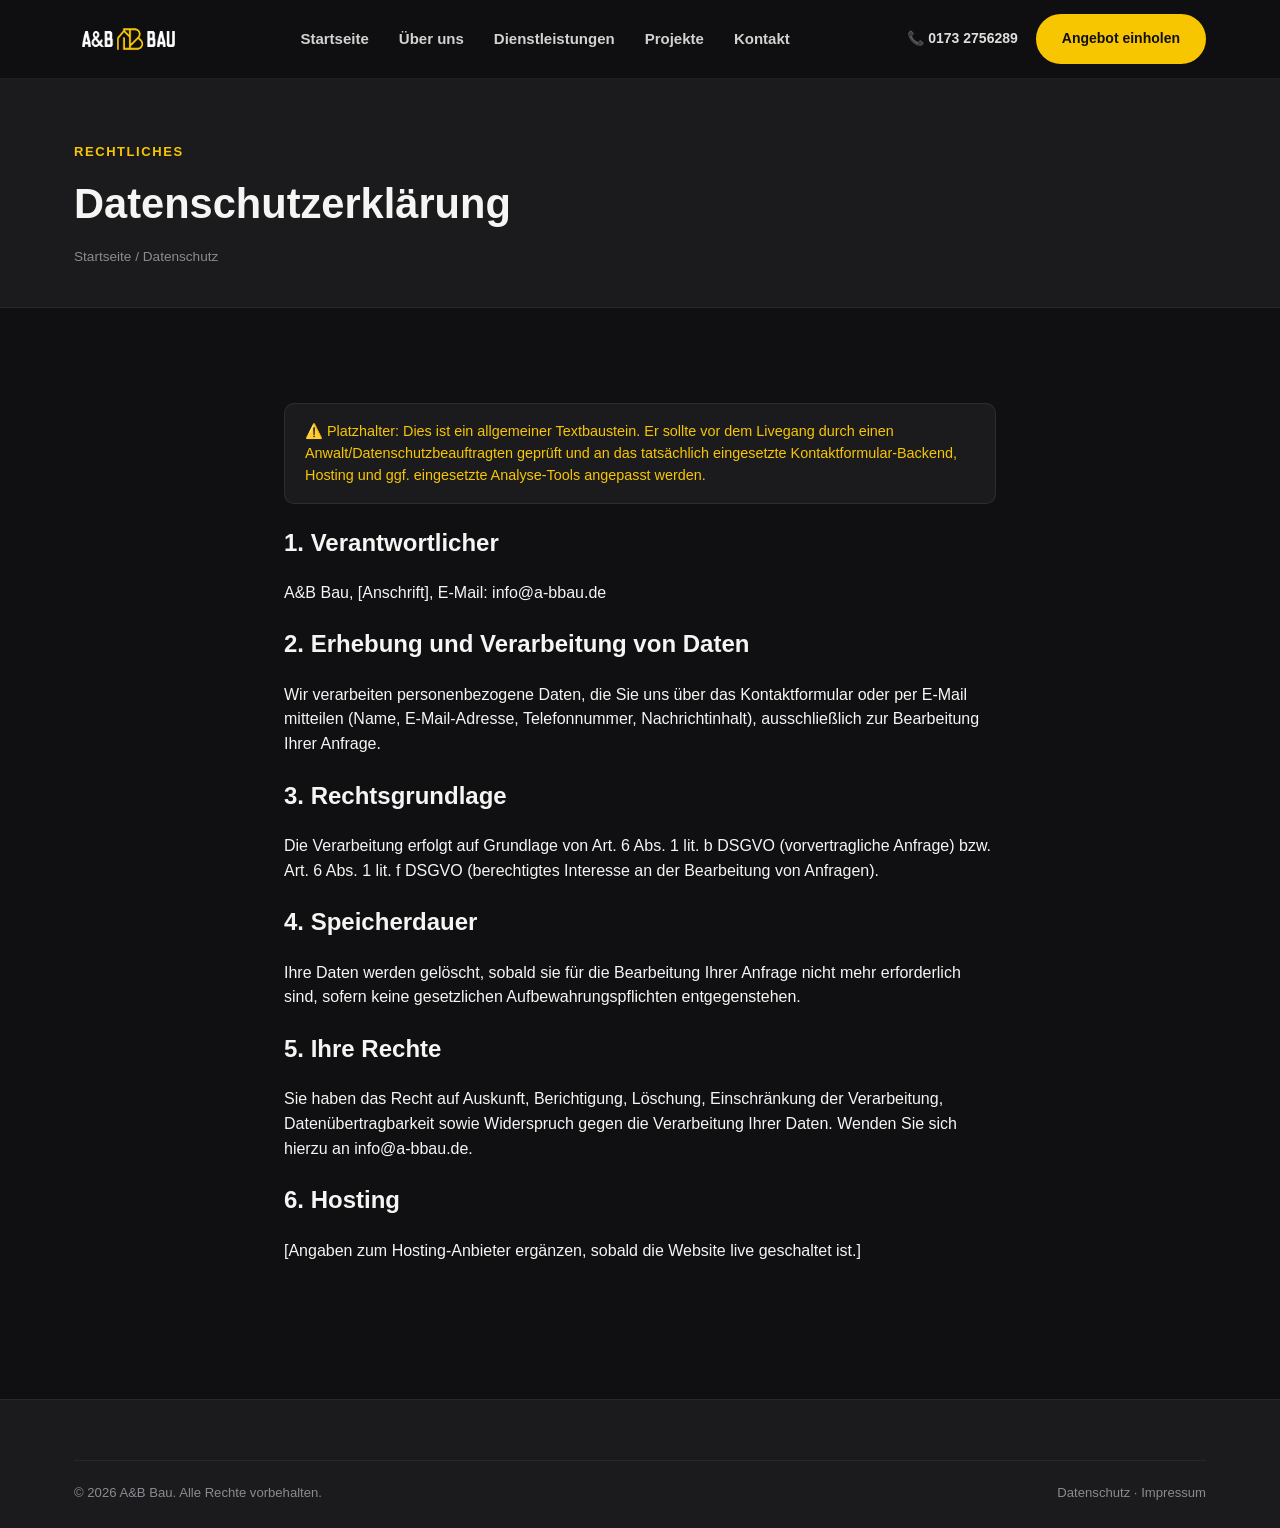
==== datenschutz.html @ 9ed43e57 "Initial website: A&B Bau relaunch (v1)" ====
<!DOCTYPE html>
<html lang="de">
<head>
<meta charset="UTF-8">
<meta name="viewport" content="width=device-width, initial-scale=1.0">
<title>Datenschutz – A&amp;B Bau</title>
<link rel="icon" href="assets/logo-dark.png">
<link rel="stylesheet" href="assets/style.css">
</head>
<body>

<header class="site-header">
  <div class="header-inner">
    <a class="brand" href="index.html"><img src="assets/logo-white.png" alt="A&B Bau Logo"></a>
    <nav class="main-nav">
      <a href="index.html">Startseite</a>
      <a href="ueber-uns.html">Über uns</a>
      <a href="dienstleistungen.html">Dienstleistungen</a>
      <a href="projekte.html">Projekte</a>
      <a href="kontakt.html">Kontakt</a>
    </nav>
    <div class="header-actions">
      <span class="header-phone">📞 0173 2756289</span>
      <a href="kontakt.html" class="btn btn-primary">Angebot einholen</a>
      <button class="nav-toggle" aria-label="Menü öffnen">☰</button>
    </div>
  </div>
</header>

<section class="page-hero">
  <div class="container">
    <span class="eyebrow">Rechtliches</span>
    <h1>Datenschutzerklärung</h1>
    <div class="breadcrumb"><a href="index.html">Startseite</a> / Datenschutz</div>
  </div>
</section>

<section>
  <div class="container" style="max-width: 760px;">
    <p style="background:var(--abbau-charcoal); border:1px solid rgba(255,255,255,.08); border-radius:10px; padding:16px 20px; color:var(--abbau-yellow); font-size:.9rem;">
      ⚠️ Platzhalter: Dies ist ein allgemeiner Textbaustein. Er sollte vor dem Livegang durch einen Anwalt/Datenschutzbeauftragten geprüft und an das tatsächlich eingesetzte Kontaktformular-Backend, Hosting und ggf. eingesetzte Analyse-Tools angepasst werden.
    </p>
    <h2>1. Verantwortlicher</h2>
    <p>A&amp;B Bau, [Anschrift], E-Mail: info@a-bbau.de</p>
    <h2>2. Erhebung und Verarbeitung von Daten</h2>
    <p>Wir verarbeiten personenbezogene Daten, die Sie uns über das Kontaktformular oder per E-Mail mitteilen (Name, E-Mail-Adresse, Telefonnummer, Nachrichtinhalt), ausschließlich zur Bearbeitung Ihrer Anfrage.</p>
    <h2>3. Rechtsgrundlage</h2>
    <p>Die Verarbeitung erfolgt auf Grundlage von Art. 6 Abs. 1 lit. b DSGVO (vorvertragliche Anfrage) bzw. Art. 6 Abs. 1 lit. f DSGVO (berechtigtes Interesse an der Bearbeitung von Anfragen).</p>
    <h2>4. Speicherdauer</h2>
    <p>Ihre Daten werden gelöscht, sobald sie für die Bearbeitung Ihrer Anfrage nicht mehr erforderlich sind, sofern keine gesetzlichen Aufbewahrungspflichten entgegenstehen.</p>
    <h2>5. Ihre Rechte</h2>
    <p>Sie haben das Recht auf Auskunft, Berichtigung, Löschung, Einschränkung der Verarbeitung, Datenübertragbarkeit sowie Widerspruch gegen die Verarbeitung Ihrer Daten. Wenden Sie sich hierzu an info@a-bbau.de.</p>
    <h2>6. Hosting</h2>
    <p>[Angaben zum Hosting-Anbieter ergänzen, sobald die Website live geschaltet ist.]</p>
  </div>
</section>

<footer class="site-footer">
  <div class="container">
    <div class="footer-bottom">
      <span>© 2026 A&amp;B Bau. Alle Rechte vorbehalten.</span>
      <span><a href="datenschutz.html">Datenschutz</a> · <a href="impressum.html">Impressum</a></span>
    </div>
  </div>
</footer>

<script src="assets/main.js"></script>
</body>
</html>
---- assets/style.css ----
/* A&B Bau – Website Stylesheet
   Farbwelt orientiert an Logo & Instagram (@_abbau): Anthrazit/Schwarz + Gelb */

:root {
  --abbau-yellow: #f7c600;
  --abbau-yellow-dark: #d9ac00;
  --abbau-black: #101012;
  --abbau-charcoal: #1b1b1e;
  --abbau-charcoal-2: #232326;
  --abbau-gray: #8a8a90;
  --abbau-white: #f5f5f3;
  --radius: 14px;
  --maxw: 1180px;
  font-size: 16px;
}

* { box-sizing: border-box; }

html { scroll-behavior: smooth; }

body {
  margin: 0;
  background: var(--abbau-black);
  color: var(--abbau-white);
  font-family: "Helvetica Neue", Arial, "Segoe UI", sans-serif;
  line-height: 1.55;
  -webkit-font-smoothing: antialiased;
}

img { max-width: 100%; display: block; }

a { color: inherit; text-decoration: none; }

.container {
  max-width: var(--maxw);
  margin: 0 auto;
  padding: 0 24px;
}

/* ---------- Header ---------- */
header.site-header {
  position: sticky;
  top: 0;
  z-index: 50;
  background: rgba(16, 16, 18, 0.92);
  backdrop-filter: blur(8px);
  border-bottom: 1px solid rgba(255,255,255,0.06);
}

.header-inner {
  display: flex;
  align-items: center;
  justify-content: space-between;
  padding: 14px 24px;
  max-width: var(--maxw);
  margin: 0 auto;
}

.brand { display: flex; align-items: center; gap: 10px; }
.brand img { height: 40px; width: auto; }

nav.main-nav { display: flex; align-items: center; gap: 30px; }
nav.main-nav a {
  font-size: 15px;
  font-weight: 600;
  color: var(--abbau-white);
  opacity: 0.85;
  transition: opacity .15s, color .15s;
}
nav.main-nav a:hover, nav.main-nav a.active { opacity: 1; color: var(--abbau-yellow); }

.header-actions { display: flex; align-items: center; gap: 18px; }
.header-phone { font-weight: 700; font-size: 14px; color: var(--abbau-white); opacity: .9; }

.btn {
  display: inline-flex;
  align-items: center;
  justify-content: center;
  gap: 8px;
  padding: 12px 24px;
  border-radius: 999px;
  font-weight: 700;
  font-size: 14px;
  border: 2px solid var(--abbau-yellow);
  cursor: pointer;
  transition: transform .15s ease, background .15s ease, color .15s ease;
  white-space: nowrap;
}
.btn-primary { background: var(--abbau-yellow); color: var(--abbau-black); }
.btn-primary:hover { background: var(--abbau-yellow-dark); transform: translateY(-1px); }
.btn-outline { background: transparent; color: var(--abbau-white); }
.btn-outline:hover { background: var(--abbau-yellow); color: var(--abbau-black); }

.nav-toggle {
  display: none;
  background: none;
  border: none;
  color: var(--abbau-white);
  font-size: 26px;
  cursor: pointer;
}

/* ---------- Hero ---------- */
.hero {
  position: relative;
  padding: 90px 0 70px;
  overflow: hidden;
  background:
    radial-gradient(circle at 85% 15%, rgba(247,198,0,0.14), transparent 45%),
    var(--abbau-black);
}
.hero-dots {
  position: absolute;
  right: -60px; top: -40px;
  width: 320px; height: 320px;
  background-image: radial-gradient(var(--abbau-yellow) 3px, transparent 3.5px);
  background-size: 22px 22px;
  opacity: 0.25;
  transform: rotate(12deg);
  pointer-events: none;
}
.hero-grid {
  display: grid;
  grid-template-columns: 1.1fr 0.9fr;
  gap: 48px;
  align-items: center;
}
.eyebrow {
  display: inline-block;
  color: var(--abbau-yellow);
  font-weight: 800;
  letter-spacing: .12em;
  font-size: 13px;
  text-transform: uppercase;
  margin-bottom: 14px;
}
.hero h1 {
  font-size: clamp(2.1rem, 4vw, 3.2rem);
  line-height: 1.12;
  margin: 0 0 20px;
  font-weight: 800;
}
.hero h1 span { color: var(--abbau-yellow); }
.hero p.lead { font-size: 1.1rem; color: var(--abbau-gray); max-width: 46ch; margin-bottom: 30px; }
.hero-ctas { display: flex; gap: 16px; flex-wrap: wrap; }

.hero-visual {
  position: relative;
  border-radius: var(--radius);
  overflow: hidden;
  aspect-ratio: 4/3;
  background: linear-gradient(135deg, var(--abbau-charcoal), var(--abbau-charcoal-2));
  border: 1px solid rgba(255,255,255,0.08);
  display: flex;
  align-items: center;
  justify-content: center;
}
.hero-visual .placeholder-icon { width: 40%; opacity: .9; }
.photo-note {
  position: absolute;
  bottom: 10px; left: 10px; right: 10px;
  font-size: 11px;
  color: var(--abbau-gray);
  background: rgba(0,0,0,0.4);
  padding: 6px 10px;
  border-radius: 8px;
}

/* ---------- Sections ---------- */
section { padding: 80px 0; }
section.alt { background: var(--abbau-charcoal); }
.section-head { max-width: 640px; margin-bottom: 48px; }
.section-head .eyebrow { margin-bottom: 10px; }
.section-head h2 { font-size: clamp(1.7rem, 3vw, 2.4rem); margin: 0 0 14px; font-weight: 800; }
.section-head p { color: var(--abbau-gray); margin: 0; }

/* ---------- Leistungs-Kacheln ---------- */
.services-grid {
  display: grid;
  grid-template-columns: repeat(4, 1fr);
  gap: 22px;
}
.service-card {
  background: var(--abbau-charcoal);
  border: 1px solid rgba(255,255,255,0.06);
  border-radius: var(--radius);
  padding: 28px 24px;
  transition: transform .18s ease, border-color .18s ease;
}
.service-card:hover { transform: translateY(-4px); border-color: var(--abbau-yellow); }
.service-icon {
  width: 52px; height: 52px;
  border-radius: 12px;
  background: var(--abbau-yellow);
  display: flex; align-items: center; justify-content: center;
  font-size: 24px; margin-bottom: 18px; color: var(--abbau-black); font-weight: 800;
}
.service-card h3 { margin: 0 0 10px; font-size: 1.15rem; }
.service-card p { color: var(--abbau-gray); font-size: .95rem; margin: 0 0 14px; }
.service-card a { color: var(--abbau-yellow); font-weight: 700; font-size: .9rem; }

/* ---------- Stats ---------- */
.stats-bar {
  display: flex;
  justify-content: space-around;
  flex-wrap: wrap;
  gap: 30px;
  background: var(--abbau-charcoal);
  border-radius: var(--radius);
  padding: 40px 20px;
  border: 1px solid rgba(255,255,255,0.06);
}
.stat { text-align: center; }
.stat .num { font-size: 2.4rem; font-weight: 800; color: var(--abbau-yellow); }
.stat .label { color: var(--abbau-gray); font-size: .9rem; margin-top: 4px; }

/* ---------- Über uns / Feature split ---------- */
.split {
  display: grid;
  grid-template-columns: 1fr 1fr;
  gap: 56px;
  align-items: center;
}
.split .visual {
  border-radius: var(--radius);
  aspect-ratio: 4/3;
  background: linear-gradient(160deg, var(--abbau-charcoal-2), var(--abbau-black));
  border: 1px solid rgba(255,255,255,0.08);
  position: relative;
  overflow: hidden;
}
.checklist { list-style: none; padding: 0; margin: 22px 0; }
.checklist li {
  display: flex; align-items: flex-start; gap: 12px;
  margin-bottom: 12px; color: var(--abbau-white);
}
.checklist li::before {
  content: "✓";
  flex-shrink: 0;
  width: 24px; height: 24px;
  border-radius: 50%;
  background: var(--abbau-yellow);
  color: var(--abbau-black);
  font-weight: 800;
  font-size: 13px;
  display: flex; align-items: center; justify-content: center;
}

/* ---------- Before / After ---------- */
.before-after {
  display: grid;
  grid-template-columns: 1fr 1fr;
  gap: 4px;
  border-radius: var(--radius);
  overflow: hidden;
  border: 1px solid rgba(255,255,255,0.08);
}
.ba-panel {
  aspect-ratio: 4/3;
  display: flex; align-items: center; justify-content: center;
  position: relative;
  font-weight: 800;
  letter-spacing: .08em;
  text-transform: uppercase;
  font-size: .85rem;
}
.ba-before { background: linear-gradient(160deg, #2a2a2d, #17171a); color: var(--abbau-gray); }
.ba-after { background: linear-gradient(160deg, var(--abbau-yellow), var(--abbau-yellow-dark)); color: var(--abbau-black); }

/* ---------- FAQ ---------- */
.faq-item {
  border-bottom: 1px solid rgba(255,255,255,0.08);
  padding: 20px 0;
}
.faq-item summary {
  cursor: pointer;
  font-weight: 700;
  font-size: 1.05rem;
  display: flex;
  justify-content: space-between;
  align-items: center;
  list-style: none;
}
.faq-item summary::-webkit-details-marker { display: none; }
.faq-item summary::after { content: "+"; color: var(--abbau-yellow); font-size: 1.4rem; }
.faq-item[open] summary::after { content: "–"; }
.faq-item p { color: var(--abbau-gray); margin-top: 12px; }

/* ---------- CTA banner ---------- */
.cta-banner {
  background: linear-gradient(120deg, var(--abbau-yellow), var(--abbau-yellow-dark));
  color: var(--abbau-black);
  border-radius: var(--radius);
  padding: 56px 40px;
  display: flex;
  justify-content: space-between;
  align-items: center;
  flex-wrap: wrap;
  gap: 24px;
}
.cta-banner h2 { margin: 0 0 6px; font-size: 1.8rem; }
.cta-banner p { margin: 0; opacity: .85; }
.cta-banner .btn { border-color: var(--abbau-black); }
.cta-banner .btn-primary { background: var(--abbau-black); color: var(--abbau-yellow); }

/* ---------- Projekte / Gallery ---------- */
.gallery-grid {
  display: grid;
  grid-template-columns: repeat(3, 1fr);
  gap: 16px;
}
.gallery-item {
  aspect-ratio: 1/1;
  border-radius: 10px;
  background: linear-gradient(150deg, var(--abbau-charcoal-2), var(--abbau-black));
  border: 1px solid rgba(255,255,255,0.07);
  display: flex; align-items: center; justify-content: center;
  color: var(--abbau-gray);
  font-size: .8rem;
  text-align: center;
  padding: 12px;
}

/* ---------- Form / Kontakt ---------- */
.contact-grid { display: grid; grid-template-columns: 1fr 1fr; gap: 48px; }
.contact-info-card {
  background: var(--abbau-charcoal);
  border: 1px solid rgba(255,255,255,0.07);
  border-radius: var(--radius);
  padding: 30px;
}
.contact-info-card .row { display: flex; gap: 14px; margin-bottom: 20px; }
.contact-info-card .row .ico {
  width: 40px; height: 40px; border-radius: 10px; background: var(--abbau-yellow);
  display: flex; align-items: center; justify-content: center; color: var(--abbau-black); font-weight: 800; flex-shrink:0;
}
form.contact-form { display: grid; gap: 16px; }
form.contact-form input, form.contact-form textarea {
  width: 100%;
  background: var(--abbau-charcoal);
  border: 1px solid rgba(255,255,255,0.12);
  border-radius: 10px;
  padding: 14px 16px;
  color: var(--abbau-white);
  font-family: inherit;
  font-size: .95rem;
}
form.contact-form input:focus, form.contact-form textarea:focus {
  outline: none; border-color: var(--abbau-yellow);
}
form.contact-form label { font-size: .85rem; color: var(--abbau-gray); margin-bottom: 4px; display: block; }

/* ---------- Footer ---------- */
footer.site-footer {
  background: var(--abbau-charcoal);
  border-top: 1px solid rgba(255,255,255,0.06);
  padding: 60px 0 24px;
  margin-top: 40px;
}
.footer-grid {
  display: grid;
  grid-template-columns: 1.4fr 1fr 1fr 1.2fr;
  gap: 36px;
  margin-bottom: 40px;
}
.footer-grid h4 { color: var(--abbau-yellow); font-size: .85rem; text-transform: uppercase; letter-spacing: .08em; margin: 0 0 16px; }
.footer-grid a, .footer-grid p { color: var(--abbau-gray); font-size: .92rem; }
.footer-grid ul { list-style: none; padding: 0; margin: 0; display: grid; gap: 10px; }
.footer-grid ul a:hover { color: var(--abbau-yellow); }
.footer-bottom {
  border-top: 1px solid rgba(255,255,255,0.06);
  padding-top: 22px;
  display: flex; justify-content: space-between; flex-wrap: wrap; gap: 10px;
  color: var(--abbau-gray); font-size: .82rem;
}
.footer-bottom a:hover { color: var(--abbau-yellow); }
.social-icons { display: flex; gap: 12px; margin-top: 14px; }
.social-icons a {
  width: 38px; height: 38px; border-radius: 50%;
  border: 1px solid rgba(255,255,255,0.15);
  display: flex; align-items: center; justify-content: center;
  font-size: 15px;
}
.social-icons a:hover { background: var(--abbau-yellow); color: var(--abbau-black); border-color: var(--abbau-yellow); }

/* ---------- Page hero (subpages) ---------- */
.page-hero {
  padding: 60px 0 40px;
  background: var(--abbau-charcoal);
  border-bottom: 1px solid rgba(255,255,255,0.06);
}
.page-hero .eyebrow { margin-bottom: 10px; }
.page-hero h1 { font-size: clamp(1.9rem, 3.4vw, 2.6rem); margin: 0; }
.breadcrumb { color: var(--abbau-gray); font-size: .85rem; margin-top: 10px; }
.breadcrumb a:hover { color: var(--abbau-yellow); }

/* ---------- Responsive ---------- */
@media (max-width: 980px) {
  .hero-grid, .split, .contact-grid { grid-template-columns: 1fr; }
  .services-grid { grid-template-columns: repeat(2, 1fr); }
  .footer-grid { grid-template-columns: 1fr 1fr; }
  .gallery-grid { grid-template-columns: repeat(2, 1fr); }
}
@media (max-width: 720px) {
  nav.main-nav, .header-phone { display: none; }
  .nav-toggle { display: block; }
  .services-grid { grid-template-columns: 1fr; }
  .footer-grid { grid-template-columns: 1fr; }
  .stats-bar { flex-direction: column; }
  .cta-banner { flex-direction: column; align-items: flex-start; }
  .gallery-grid { grid-template-columns: 1fr 1fr; }
}

nav.main-nav.open {
  display: flex;
  flex-direction: column;
  position: absolute;
  top: 100%; left: 0; right: 0;
  background: var(--abbau-black);
  padding: 20px 24px;
  border-bottom: 1px solid rgba(255,255,255,0.08);
}
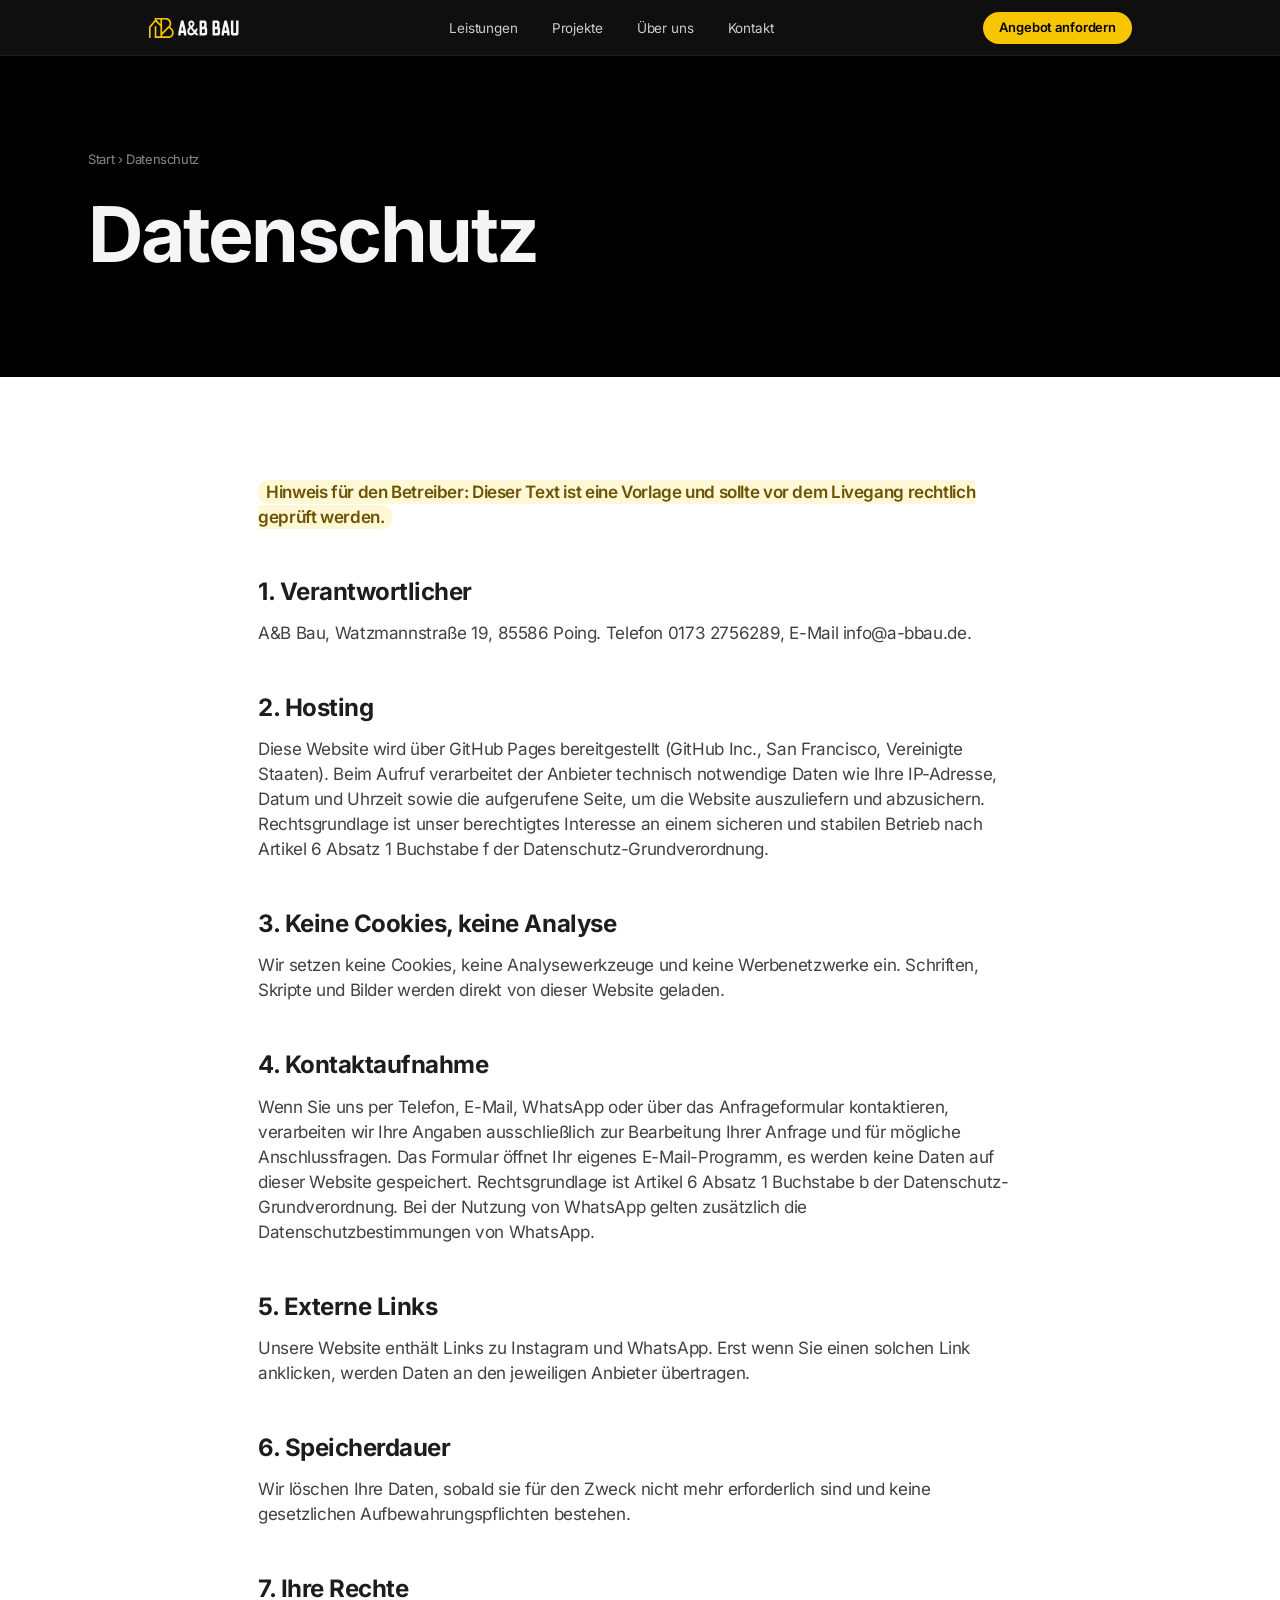
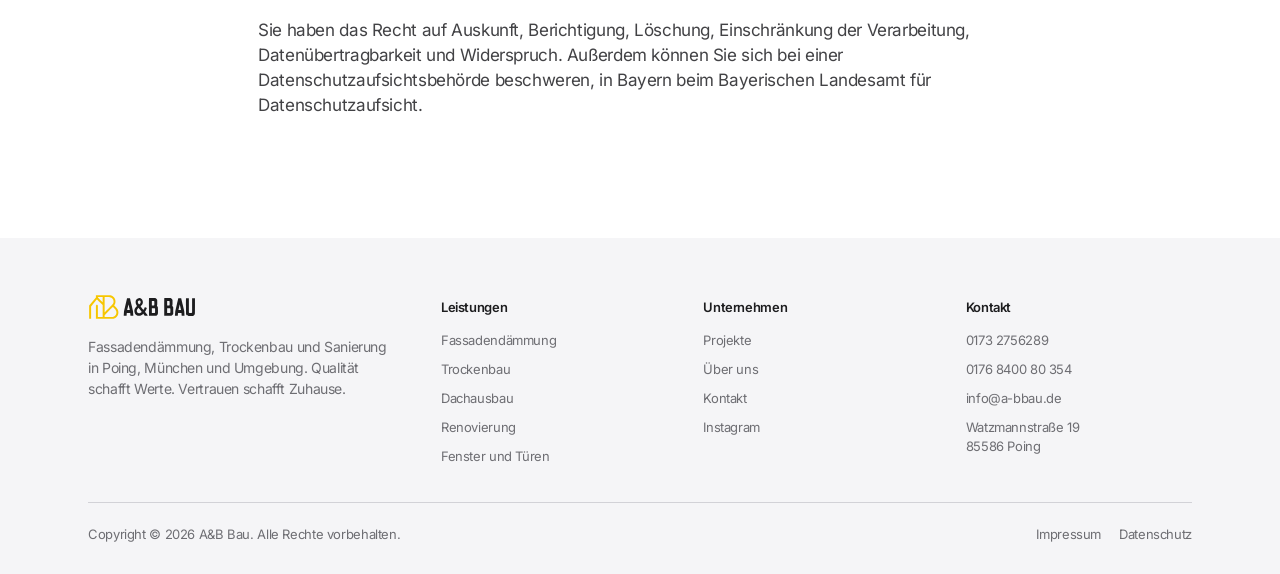
==== commit 08562ffc: "Komplettes Redesign im Apple Stil mit Animationen, echten Fotos und neuem Content" ====
--- a/datenschutz.html
+++ b/datenschutz.html
@@ -1,69 +1,186 @@
 <!DOCTYPE html>
-<html lang="de">
+<html lang="de" class="js">
 <head>
-<meta charset="UTF-8">
-<meta name="viewport" content="width=device-width, initial-scale=1.0">
-<title>Datenschutz – A&amp;B Bau</title>
-<link rel="icon" href="assets/logo-dark.png">
-<link rel="stylesheet" href="assets/style.css">
+<meta charset="utf-8">
+<meta name="viewport" content="width=device-width, initial-scale=1, viewport-fit=cover">
+<title>Datenschutz | A&B Bau</title>
+<meta name="description" content="Datenschutz der Website von A&B Bau, Poing.">
+<meta name="theme-color" content="#000000">
+<link rel="canonical" href="https://kastriottafolli.github.io/ab-bau-website/datenschutz.html">
+<meta property="og:type" content="website">
+<meta property="og:locale" content="de_DE">
+<meta property="og:title" content="Datenschutz | A&B Bau">
+<meta property="og:description" content="Datenschutz der Website von A&B Bau, Poing.">
+<meta property="og:image" content="https://kastriottafolli.github.io/ab-bau-website/assets/img/teilen.jpg">
+<meta name="twitter:card" content="summary_large_image">
+<link rel="icon" type="image/svg+xml" href="assets/img/favicon.svg">
+<link rel="apple-touch-icon" href="assets/img/touch-icon.png">
+<link rel="preload" href="assets/css/site.css?v=4" as="style">
+<link rel="stylesheet" href="assets/css/site.css?v=4">
+<script type="application/ld+json">{"@context":"https://schema.org","@type":"HomeAndConstructionBusiness","name":"A&B Bau","image":"https://kastriottafolli.github.io/ab-bau-website/assets/img/teilen.jpg","url":"https://kastriottafolli.github.io/ab-bau-website/","telephone":"+491732756289","email":"info@a-bbau.de","address":{"@type":"PostalAddress","streetAddress":"Watzmannstraße 19","postalCode":"85586","addressLocality":"Poing","addressCountry":"DE"},"areaServed":["Poing","München","Landkreis Ebersberg","Landkreis Erding","Landkreis München"],"sameAs":["https://www.instagram.com/_abbau/"],"slogan":"Qualität schafft Werte. Vertrauen schafft Zuhause."}</script>
 </head>
 <body>
-
-<header class="site-header">
-  <div class="header-inner">
-    <a class="brand" href="index.html"><img src="assets/logo-white.png" alt="A&B Bau Logo"></a>
-    <nav class="main-nav">
-      <a href="index.html">Startseite</a>
-      <a href="ueber-uns.html">Über uns</a>
-      <a href="dienstleistungen.html">Dienstleistungen</a>
-      <a href="projekte.html">Projekte</a>
-      <a href="kontakt.html">Kontakt</a>
-    </nav>
-    <div class="header-actions">
-      <span class="header-phone">📞 0173 2756289</span>
-      <a href="kontakt.html" class="btn btn-primary">Angebot einholen</a>
-      <button class="nav-toggle" aria-label="Menü öffnen">☰</button>
+<a class="sr-only" href="#inhalt">Zum Inhalt springen</a>
+<header class="nav">
+  <div class="nav-inner">
+    <a class="nav-logo" href="index.html" aria-label="A&amp;B Bau Startseite"><svg xmlns="http://www.w3.org/2000/svg" viewBox="80 95 1040 250" role="img" aria-label="A&amp;B Bau"><g transform="translate(0,441) scale(0.1,-0.1)"><g class="mark" fill="#f7c600"><path d="M1560 3232 l0 -118 -325 -383 -325 -383 0 -639 0 -639 95 0 95 0 0
+600 0 599 266 323 c147 178 273 330 281 338 11 13 50 -22 288 -260 l275 -275
+0 -567 0 -568 -230 0 -230 0 0 548 0 548 -45 44 -45 44 -50 -49 -50 -49 0
+-638 0 -639 843 3 842 3 67 26 c37 15 93 42 124 60 65 39 167 144 206 210 103
+176 109 407 16 593 -42 83 -72 121 -217 268 l-125 128 16 17 c35 39 79 134 98
+208 78 307 -90 623 -391 733 l-74 27 -702 3 -703 3 0 -119z m650 -314 l0 -253
+-230 230 c-211 211 -243 249 -223 268 3 4 107 7 230 7 l223 0 0 -252z m680
+241 c122 -19 215 -75 287 -172 72 -98 99 -229 72 -346 -26 -115 -43 -136 -448
+-543 -212 -214 -389 -388 -393 -388 -4 0 -8 326 -8 724 l0 725 18 4 c35 9 409
+6 472 -4z m430 -1076 c59 -59 121 -130 139 -156 115 -168 100 -382 -36 -528
+-59 -63 -103 -92 -182 -119 l-60 -20 -391 0 -390 0 0 82 0 83 392 392 c303
+303 395 390 407 383 9 -4 63 -57 121 -117z"/></g><g class="word" fill="currentColor"><path d="M4620 3060 l-65 -5 -146 -630 -146 -630 -15 -210 c-8 -115 -13 -213
+-11 -217 2 -5 64 -8 137 -8 l134 0 5 53 c4 28 9 91 13 140 l6 87 163 0 163 0
+5 -52 c4 -29 9 -92 13 -140 l6 -88 140 0 140 0 -6 68 c-3 37 -11 135 -17 217
+l-10 150 -146 630 c-80 347 -146 631 -147 631 -6 5 -165 8 -216 4z m134 -846
+c29 -126 57 -244 61 -261 l7 -33 -127 0 -126 0 5 18 c2 9 30 128 62 264 32
+136 59 246 61 245 2 -2 27 -107 57 -233z"/><path d="M5677 3059 c-113 -18 -214 -97 -265 -209 -30 -67 -40 -186 -22 -269
+12 -54 70 -188 106 -243 l18 -27 -70 -68 c-133 -128 -186 -241 -187 -398 -3
+-400 367 -609 711 -403 30 18 74 50 97 71 24 20 45 37 48 37 3 0 35 -38 72
+-85 l66 -85 156 0 c123 0 153 3 146 13 -5 6 -64 80 -130 162 -162 203 -152
+183 -115 238 67 96 161 303 145 317 -5 4 -47 24 -95 44 -84 37 -108 40 -108
+11 0 -19 -99 -211 -115 -225 -10 -8 -44 28 -148 161 l-136 171 73 71 c122 121
+171 255 147 400 -36 219 -196 347 -394 316z m125 -232 c59 -36 80 -144 43
+-222 -11 -22 -46 -66 -78 -98 l-59 -59 -35 49 c-82 114 -102 197 -64 272 37
+71 127 98 193 58z m28 -912 l142 -180 -39 -33 c-69 -59 -152 -93 -225 -94
+-138 -1 -218 84 -218 231 0 86 31 152 107 232 l57 60 17 -18 c10 -10 81 -99
+159 -198z"/><path d="M6672 3062 c-10 -6 -12 -184 -10 -853 l3 -844 324 -3 c375 -3 391 0
+465 74 74 73 77 94 74 440 -3 329 -4 332 -69 404 l-31 34 17 55 c14 47 16 93
+13 286 l-3 230 -22 40 c-28 52 -78 100 -128 122 -35 15 -79 18 -330 21 -159 1
+-296 -1 -303 -6z m492 -298 c13 -13 16 -45 16 -191 0 -222 6 -213 -137 -213
+l-103 0 0 210 0 210 104 0 c82 0 108 -3 120 -16z m66 -704 l20 -20 0 -180 0
+-180 -20 -20 -20 -20 -135 0 -135 0 0 220 0 220 135 0 135 0 20 -20z"/><path d="M8143 3064 c-10 -5 -13 -185 -13 -855 l0 -850 343 3 342 3 38 19 c49
+24 92 67 120 120 l22 41 0 315 0 315 -19 35 c-10 19 -32 49 -48 67 l-31 32 17
+63 c15 53 17 100 14 288 l-3 225 -22 40 c-28 52 -78 100 -128 122 -35 15 -78
+18 -330 20 -159 1 -296 0 -302 -3z m489 -301 c16 -14 18 -34 18 -191 0 -221 6
+-212 -137 -212 l-103 0 0 210 0 210 102 0 c80 0 105 -3 120 -17z m68 -703 l20
+-20 0 -180 0 -180 -20 -20 -20 -20 -135 0 -135 0 0 220 0 220 135 0 135 0 20
+-20z"/><path d="M9543 3062 c-35 -2 -63 -5 -63 -8 0 -3 -65 -285 -144 -628 l-144
+-622 -16 -212 c-9 -117 -16 -217 -16 -222 0 -7 49 -10 138 -8 l137 3 8 95 c4
+52 10 114 13 138 l5 42 163 0 164 0 6 -97 c4 -54 9 -117 13 -140 l5 -43 132 0
+c73 0 135 2 137 4 2 3 -3 105 -12 228 l-17 223 -142 615 c-78 338 -145 618
+-149 621 -8 8 -139 15 -218 11z m142 -867 c31 -132 58 -248 61 -257 l5 -18
+-125 0 c-69 0 -126 4 -126 9 0 9 108 474 117 506 8 25 2 44 68 -240z"/><path d="M10224 3047 c-2 -7 -3 -350 -2 -763 l3 -749 22 -41 c12 -22 39 -56
+59 -74 72 -63 84 -65 349 -65 l240 0 47 24 c53 26 102 77 127 130 14 32 16
+115 16 791 l0 755 -137 3 -138 3 0 -694 0 -694 -18 -16 c-15 -14 -41 -17 -139
+-17 -103 0 -122 3 -136 18 l-17 19 0 691 0 692 -135 0 c-102 0 -137 -3 -141
+-13z"/></g></g></svg></a>
+    <ul class="nav-links"><li><a href="leistungen.html">Leistungen</a></li><li><a href="projekte.html">Projekte</a></li><li><a href="ueber-uns.html">Über uns</a></li><li><a href="kontakt.html">Kontakt</a></li></ul>
+    <div class="nav-cta">
+      <a class="btn btn-yellow" href="kontakt.html">Angebot anfordern</a>
+      <button class="nav-burger" aria-label="Menü" aria-expanded="false"><span></span><span></span></button>
     </div>
   </div>
 </header>
+<div class="nav-sheet"><a class="item" href="index.html">Start</a><a class="item" href="leistungen.html">Leistungen</a><a class="item" href="projekte.html">Projekte</a><a class="item" href="ueber-uns.html">Über uns</a><a class="item" href="kontakt.html">Kontakt</a><a class="btn btn-yellow" href="tel:+491732756289"><svg viewBox="0 0 24 24" fill="none" stroke="currentColor" stroke-width="1.7" stroke-linecap="round" stroke-linejoin="round" aria-hidden="true"><path d="M5 4h3l2 5-2.5 1.5a11 11 0 005 5L14 13l5 2v3a2 2 0 01-2 2A15 15 0 013 6a2 2 0 012-2z"/></svg> 0173 2756289</a></div>
+<main id="inhalt">
 
-<section class="page-hero">
-  <div class="container">
-    <span class="eyebrow">Rechtliches</span>
-    <h1>Datenschutzerklärung</h1>
-    <div class="breadcrumb"><a href="index.html">Startseite</a> / Datenschutz</div>
-  </div>
-</section>
-
-<section>
-  <div class="container" style="max-width: 760px;">
-    <p style="background:var(--abbau-charcoal); border:1px solid rgba(255,255,255,.08); border-radius:10px; padding:16px 20px; color:var(--abbau-yellow); font-size:.9rem;">
-      ⚠️ Platzhalter: Dies ist ein allgemeiner Textbaustein. Er sollte vor dem Livegang durch einen Anwalt/Datenschutzbeauftragten geprüft und an das tatsächlich eingesetzte Kontaktformular-Backend, Hosting und ggf. eingesetzte Analyse-Tools angepasst werden.
-    </p>
-    <h2>1. Verantwortlicher</h2>
-    <p>A&amp;B Bau, [Anschrift], E-Mail: info@a-bbau.de</p>
-    <h2>2. Erhebung und Verarbeitung von Daten</h2>
-    <p>Wir verarbeiten personenbezogene Daten, die Sie uns über das Kontaktformular oder per E-Mail mitteilen (Name, E-Mail-Adresse, Telefonnummer, Nachrichtinhalt), ausschließlich zur Bearbeitung Ihrer Anfrage.</p>
-    <h2>3. Rechtsgrundlage</h2>
-    <p>Die Verarbeitung erfolgt auf Grundlage von Art. 6 Abs. 1 lit. b DSGVO (vorvertragliche Anfrage) bzw. Art. 6 Abs. 1 lit. f DSGVO (berechtigtes Interesse an der Bearbeitung von Anfragen).</p>
-    <h2>4. Speicherdauer</h2>
-    <p>Ihre Daten werden gelöscht, sobald sie für die Bearbeitung Ihrer Anfrage nicht mehr erforderlich sind, sofern keine gesetzlichen Aufbewahrungspflichten entgegenstehen.</p>
-    <h2>5. Ihre Rechte</h2>
-    <p>Sie haben das Recht auf Auskunft, Berichtigung, Löschung, Einschränkung der Verarbeitung, Datenübertragbarkeit sowie Widerspruch gegen die Verarbeitung Ihrer Daten. Wenden Sie sich hierzu an info@a-bbau.de.</p>
-    <h2>6. Hosting</h2>
-    <p>[Angaben zum Hosting-Anbieter ergänzen, sobald die Website live geschaltet ist.]</p>
-  </div>
-</section>
-
-<footer class="site-footer">
-  <div class="container">
-    <div class="footer-bottom">
-      <span>© 2026 A&amp;B Bau. Alle Rechte vorbehalten.</span>
-      <span><a href="datenschutz.html">Datenschutz</a> · <a href="impressum.html">Impressum</a></span>
+<section class="page-hero"><div class="wrap"><p class="crumbs"><a href="index.html">Start</a> › Datenschutz</p><h1 class="h1">Datenschutz</h1></div></section>
+<section class="pad-s" data-nav="light"><div class="wrap wrap-narrow legal">
+<p><span class="todo">Hinweis für den Betreiber: Dieser Text ist eine Vorlage und sollte vor dem Livegang rechtlich geprüft werden.</span></p>
+<h2>1. Verantwortlicher</h2>
+<p>A&amp;B Bau, Watzmannstraße 19, 85586 Poing. Telefon 0173 2756289, E-Mail info@a-bbau.de.</p>
+<h2>2. Hosting</h2>
+<p>Diese Website wird über GitHub Pages bereitgestellt (GitHub Inc., San Francisco, Vereinigte Staaten). Beim Aufruf verarbeitet der Anbieter technisch notwendige Daten wie Ihre IP-Adresse, Datum und Uhrzeit sowie die aufgerufene Seite, um die Website auszuliefern und abzusichern. Rechtsgrundlage ist unser berechtigtes Interesse an einem sicheren und stabilen Betrieb nach Artikel 6 Absatz 1 Buchstabe f der Datenschutz-Grundverordnung.</p>
+<h2>3. Keine Cookies, keine Analyse</h2>
+<p>Wir setzen keine Cookies, keine Analysewerkzeuge und keine Werbenetzwerke ein. Schriften, Skripte und Bilder werden direkt von dieser Website geladen.</p>
+<h2>4. Kontaktaufnahme</h2>
+<p>Wenn Sie uns per Telefon, E-Mail, WhatsApp oder über das Anfrageformular kontaktieren, verarbeiten wir Ihre Angaben ausschließlich zur Bearbeitung Ihrer Anfrage und für mögliche Anschlussfragen. Das Formular öffnet Ihr eigenes E-Mail-Programm, es werden keine Daten auf dieser Website gespeichert. Rechtsgrundlage ist Artikel 6 Absatz 1 Buchstabe b der Datenschutz-Grundverordnung. Bei der Nutzung von WhatsApp gelten zusätzlich die Datenschutzbestimmungen von WhatsApp.</p>
+<h2>5. Externe Links</h2>
+<p>Unsere Website enthält Links zu Instagram und WhatsApp. Erst wenn Sie einen solchen Link anklicken, werden Daten an den jeweiligen Anbieter übertragen.</p>
+<h2>6. Speicherdauer</h2>
+<p>Wir löschen Ihre Daten, sobald sie für den Zweck nicht mehr erforderlich sind und keine gesetzlichen Aufbewahrungspflichten bestehen.</p>
+<h2>7. Ihre Rechte</h2>
+<p>Sie haben das Recht auf Auskunft, Berichtigung, Löschung, Einschränkung der Verarbeitung, Datenübertragbarkeit und Widerspruch. Außerdem können Sie sich bei einer Datenschutzaufsichtsbehörde beschweren, in Bayern beim Bayerischen Landesamt für Datenschutzaufsicht.</p>
+</div></section>
+</main>
+<footer class="foot" data-nav="light">
+  <div class="wrap">
+    <div class="foot-top">
+      <div class="foot-brand">
+        <svg xmlns="http://www.w3.org/2000/svg" viewBox="80 95 1040 250" aria-hidden="true" aria-label="A&amp;B Bau"><g transform="translate(0,441) scale(0.1,-0.1)"><g class="mark" fill="#f7c600"><path d="M1560 3232 l0 -118 -325 -383 -325 -383 0 -639 0 -639 95 0 95 0 0
+600 0 599 266 323 c147 178 273 330 281 338 11 13 50 -22 288 -260 l275 -275
+0 -567 0 -568 -230 0 -230 0 0 548 0 548 -45 44 -45 44 -50 -49 -50 -49 0
+-638 0 -639 843 3 842 3 67 26 c37 15 93 42 124 60 65 39 167 144 206 210 103
+176 109 407 16 593 -42 83 -72 121 -217 268 l-125 128 16 17 c35 39 79 134 98
+208 78 307 -90 623 -391 733 l-74 27 -702 3 -703 3 0 -119z m650 -314 l0 -253
+-230 230 c-211 211 -243 249 -223 268 3 4 107 7 230 7 l223 0 0 -252z m680
+241 c122 -19 215 -75 287 -172 72 -98 99 -229 72 -346 -26 -115 -43 -136 -448
+-543 -212 -214 -389 -388 -393 -388 -4 0 -8 326 -8 724 l0 725 18 4 c35 9 409
+6 472 -4z m430 -1076 c59 -59 121 -130 139 -156 115 -168 100 -382 -36 -528
+-59 -63 -103 -92 -182 -119 l-60 -20 -391 0 -390 0 0 82 0 83 392 392 c303
+303 395 390 407 383 9 -4 63 -57 121 -117z"/></g><g class="word" fill="currentColor"><path d="M4620 3060 l-65 -5 -146 -630 -146 -630 -15 -210 c-8 -115 -13 -213
+-11 -217 2 -5 64 -8 137 -8 l134 0 5 53 c4 28 9 91 13 140 l6 87 163 0 163 0
+5 -52 c4 -29 9 -92 13 -140 l6 -88 140 0 140 0 -6 68 c-3 37 -11 135 -17 217
+l-10 150 -146 630 c-80 347 -146 631 -147 631 -6 5 -165 8 -216 4z m134 -846
+c29 -126 57 -244 61 -261 l7 -33 -127 0 -126 0 5 18 c2 9 30 128 62 264 32
+136 59 246 61 245 2 -2 27 -107 57 -233z"/><path d="M5677 3059 c-113 -18 -214 -97 -265 -209 -30 -67 -40 -186 -22 -269
+12 -54 70 -188 106 -243 l18 -27 -70 -68 c-133 -128 -186 -241 -187 -398 -3
+-400 367 -609 711 -403 30 18 74 50 97 71 24 20 45 37 48 37 3 0 35 -38 72
+-85 l66 -85 156 0 c123 0 153 3 146 13 -5 6 -64 80 -130 162 -162 203 -152
+183 -115 238 67 96 161 303 145 317 -5 4 -47 24 -95 44 -84 37 -108 40 -108
+11 0 -19 -99 -211 -115 -225 -10 -8 -44 28 -148 161 l-136 171 73 71 c122 121
+171 255 147 400 -36 219 -196 347 -394 316z m125 -232 c59 -36 80 -144 43
+-222 -11 -22 -46 -66 -78 -98 l-59 -59 -35 49 c-82 114 -102 197 -64 272 37
+71 127 98 193 58z m28 -912 l142 -180 -39 -33 c-69 -59 -152 -93 -225 -94
+-138 -1 -218 84 -218 231 0 86 31 152 107 232 l57 60 17 -18 c10 -10 81 -99
+159 -198z"/><path d="M6672 3062 c-10 -6 -12 -184 -10 -853 l3 -844 324 -3 c375 -3 391 0
+465 74 74 73 77 94 74 440 -3 329 -4 332 -69 404 l-31 34 17 55 c14 47 16 93
+13 286 l-3 230 -22 40 c-28 52 -78 100 -128 122 -35 15 -79 18 -330 21 -159 1
+-296 -1 -303 -6z m492 -298 c13 -13 16 -45 16 -191 0 -222 6 -213 -137 -213
+l-103 0 0 210 0 210 104 0 c82 0 108 -3 120 -16z m66 -704 l20 -20 0 -180 0
+-180 -20 -20 -20 -20 -135 0 -135 0 0 220 0 220 135 0 135 0 20 -20z"/><path d="M8143 3064 c-10 -5 -13 -185 -13 -855 l0 -850 343 3 342 3 38 19 c49
+24 92 67 120 120 l22 41 0 315 0 315 -19 35 c-10 19 -32 49 -48 67 l-31 32 17
+63 c15 53 17 100 14 288 l-3 225 -22 40 c-28 52 -78 100 -128 122 -35 15 -78
+18 -330 20 -159 1 -296 0 -302 -3z m489 -301 c16 -14 18 -34 18 -191 0 -221 6
+-212 -137 -212 l-103 0 0 210 0 210 102 0 c80 0 105 -3 120 -17z m68 -703 l20
+-20 0 -180 0 -180 -20 -20 -20 -20 -135 0 -135 0 0 220 0 220 135 0 135 0 20
+-20z"/><path d="M9543 3062 c-35 -2 -63 -5 -63 -8 0 -3 -65 -285 -144 -628 l-144
+-622 -16 -212 c-9 -117 -16 -217 -16 -222 0 -7 49 -10 138 -8 l137 3 8 95 c4
+52 10 114 13 138 l5 42 163 0 164 0 6 -97 c4 -54 9 -117 13 -140 l5 -43 132 0
+c73 0 135 2 137 4 2 3 -3 105 -12 228 l-17 223 -142 615 c-78 338 -145 618
+-149 621 -8 8 -139 15 -218 11z m142 -867 c31 -132 58 -248 61 -257 l5 -18
+-125 0 c-69 0 -126 4 -126 9 0 9 108 474 117 506 8 25 2 44 68 -240z"/><path d="M10224 3047 c-2 -7 -3 -350 -2 -763 l3 -749 22 -41 c12 -22 39 -56
+59 -74 72 -63 84 -65 349 -65 l240 0 47 24 c53 26 102 77 127 130 14 32 16
+115 16 791 l0 755 -137 3 -138 3 0 -694 0 -694 -18 -16 c-15 -14 -41 -17 -139
+-17 -103 0 -122 3 -136 18 l-17 19 0 691 0 692 -135 0 c-102 0 -137 -3 -141
+-13z"/></g></g></svg>
+        <p>Fassadendämmung, Trockenbau und Sanierung in Poing, München und Umgebung. Qualität schafft Werte. Vertrauen schafft Zuhause.</p>
+      </div>
+      <div><h4>Leistungen</h4><ul>
+        <li><a href="leistungen.html#fassade">Fassadendämmung</a></li>
+        <li><a href="leistungen.html#trockenbau">Trockenbau</a></li>
+        <li><a href="leistungen.html#dach">Dachausbau</a></li>
+        <li><a href="leistungen.html#renovierung">Renovierung</a></li>
+        <li><a href="leistungen.html#fenster">Fenster und Türen</a></li>
+      </ul></div>
+      <div><h4>Unternehmen</h4><ul>
+        <li><a href="projekte.html">Projekte</a></li>
+        <li><a href="ueber-uns.html">Über uns</a></li>
+        <li><a href="kontakt.html">Kontakt</a></li>
+        <li><a href="https://www.instagram.com/_abbau/" target="_blank" rel="noopener">Instagram</a></li>
+      </ul></div>
+      <div><h4>Kontakt</h4><ul>
+        <li><a href="tel:+491732756289">0173 2756289</a></li>
+        <li><a href="tel:+49176840080354">0176 8400 80 354</a></li>
+        <li><a href="mailto:info@a-bbau.de">info@a-bbau.de</a></li>
+        <li>Watzmannstraße 19<br>85586 Poing</li>
+      </ul></div>
+    </div>
+    <div class="foot-bottom">
+      <span>Copyright © <span data-year>2026</span> A&amp;B Bau. Alle Rechte vorbehalten.</span>
+      <nav><a href="impressum.html">Impressum</a><a href="datenschutz.html">Datenschutz</a></nav>
     </div>
   </div>
 </footer>
-
-<script src="assets/main.js"></script>
+<a class="fab" href="tel:+491732756289" aria-label="Jetzt anrufen"><svg viewBox="0 0 24 24" fill="none" stroke="currentColor" stroke-width="1.7" stroke-linecap="round" stroke-linejoin="round" aria-hidden="true"><path d="M5 4h3l2 5-2.5 1.5a11 11 0 005 5L14 13l5 2v3a2 2 0 01-2 2A15 15 0 013 6a2 2 0 012-2z"/></svg> Anrufen</a>
+<script src="assets/js/gsap.min.js?v=4" defer></script>
+<script src="assets/js/ScrollTrigger.min.js?v=4" defer></script>
+<script src="assets/js/site.js?v=4" defer></script>
 </body>
 </html>
--- a/assets/css/site.css
+++ b/assets/css/site.css
@@ -0,0 +1,570 @@
+@font-face{font-family:"Inter";font-style:normal;font-weight:400;font-display:swap;src:url("../fonts/inter-400.woff2") format("woff2")}
+@font-face{font-family:"Inter";font-style:normal;font-weight:500;font-display:swap;src:url("../fonts/inter-500.woff2") format("woff2")}
+@font-face{font-family:"Inter";font-style:normal;font-weight:600;font-display:swap;src:url("../fonts/inter-600.woff2") format("woff2")}
+@font-face{font-family:"Inter";font-style:normal;font-weight:700;font-display:swap;src:url("../fonts/inter-700.woff2") format("woff2")}
+@font-face{font-family:"Inter";font-style:normal;font-weight:800;font-display:swap;src:url("../fonts/inter-800.woff2") format("woff2")}
+/* ==========================================================
+   A&B Bau  |  Designsystem
+   Ruhige Flächen, große Typografie, Gelb als einziger Akzent.
+   ========================================================== */
+
+:root {
+  --ink: #1d1d1f;
+  --ink-2: #424245;
+  --muted: #6e6e73;
+  --muted-2: #86868b;
+  --line: #d2d2d7;
+  --paper: #ffffff;
+  --paper-2: #f5f5f7;
+  --night: #000000;
+  --night-2: #101012;
+  --night-3: #1c1c1e;
+  --night-line: #2c2c2e;
+  --yellow: #f7c600;
+  --yellow-2: #ffd633;
+  --yellow-deep: #b58f00;
+
+  --font: -apple-system, BlinkMacSystemFont, "SF Pro Display", "SF Pro Text", "Inter", "Helvetica Neue", Arial, sans-serif;
+  --maxw: 1200px;
+  --gutter: clamp(20px, 5vw, 48px);
+  --radius-l: 28px;
+  --radius-m: 18px;
+  --radius-s: 12px;
+  --ease: cubic-bezier(.22, .61, .36, 1);
+  --ease-out: cubic-bezier(.16, 1, .3, 1);
+}
+
+*, *::before, *::after { box-sizing: border-box; }
+html { -webkit-text-size-adjust: 100%; scroll-behavior: smooth; scroll-padding-top: 64px; }
+body {
+  margin: 0;
+  font-family: var(--font);
+  color: var(--ink);
+  background: var(--paper);
+  font-size: 17px;
+  line-height: 1.47;
+  letter-spacing: -0.022em;
+  -webkit-font-smoothing: antialiased;
+  -moz-osx-font-smoothing: grayscale;
+  text-rendering: optimizeLegibility;
+  overflow-x: clip;
+}
+img, svg, video { display: block; max-width: 100%; }
+img { height: auto; }
+a { color: inherit; text-decoration: none; }
+button { font: inherit; color: inherit; }
+::selection { background: var(--yellow); color: var(--night); }
+:focus-visible { outline: 2px solid var(--yellow); outline-offset: 3px; border-radius: 6px; }
+
+.wrap { width: 100%; max-width: var(--maxw); margin: 0 auto; padding: 0 var(--gutter); }
+.wrap-narrow { max-width: 860px; }
+.center { text-align: center; }
+.sr-only { position: absolute; width: 1px; height: 1px; overflow: hidden; clip: rect(0 0 0 0); white-space: nowrap; }
+
+/* ---------- Typografie ---------- */
+.eyebrow {
+  display: inline-block;
+  font-size: 14px;
+  font-weight: 600;
+  letter-spacing: 0.04em;
+  text-transform: uppercase;
+  color: var(--yellow-deep);
+  margin: 0 0 14px;
+}
+.dark .eyebrow, .eyebrow.on-dark { color: var(--yellow); }
+.display {
+  font-size: clamp(44px, 8.2vw, 104px);
+  line-height: 1.02;
+  font-weight: 700;
+  letter-spacing: -0.035em;
+  margin: 0;
+}
+.h1 { font-size: clamp(38px, 6vw, 80px); line-height: 1.04; font-weight: 700; letter-spacing: -0.032em; margin: 0; }
+.h2 { font-size: clamp(32px, 4.6vw, 56px); line-height: 1.07; font-weight: 700; letter-spacing: -0.028em; margin: 0; }
+.h3 { font-size: clamp(24px, 2.6vw, 32px); line-height: 1.12; font-weight: 700; letter-spacing: -0.02em; margin: 0; }
+.h4 { font-size: 21px; line-height: 1.2; font-weight: 600; letter-spacing: -0.015em; margin: 0; }
+.lead { font-size: clamp(19px, 1.9vw, 24px); line-height: 1.38; color: var(--muted); font-weight: 500; letter-spacing: -0.018em; margin: 18px 0 0; }
+.dark .lead { color: var(--muted-2); }
+.muted { color: var(--muted); }
+.dark .muted { color: var(--muted-2); }
+.gold { color: var(--yellow); }
+.grad-text {
+  background: linear-gradient(95deg, #fff 0%, #fff 30%, var(--yellow-2) 62%, var(--yellow) 100%);
+  -webkit-background-clip: text; background-clip: text; color: transparent;
+}
+p { margin: 0 0 1em; }
+
+/* ---------- Schaltflächen ---------- */
+.btn {
+  display: inline-flex; align-items: center; justify-content: center; gap: 8px;
+  min-height: 48px; padding: 0 26px;
+  border-radius: 999px; border: 0;
+  font-size: 17px; font-weight: 600; letter-spacing: -0.01em;
+  cursor: pointer; white-space: nowrap;
+  transition: transform .35s var(--ease-out), background-color .25s, color .25s, box-shadow .35s;
+}
+.btn:active { transform: scale(.97); }
+.btn-yellow { background: var(--yellow); color: var(--night); box-shadow: 0 8px 30px -10px rgba(247,198,0,.6); }
+.btn-yellow:hover { background: var(--yellow-2); box-shadow: 0 12px 40px -10px rgba(247,198,0,.75); }
+.btn-dark { background: var(--ink); color: #fff; }
+.btn-dark:hover { background: #000; }
+.btn-ghost { background: rgba(255,255,255,.1); color: #fff; backdrop-filter: blur(10px); }
+.btn-ghost:hover { background: rgba(255,255,255,.18); }
+.btn-line { background: transparent; color: var(--ink); box-shadow: inset 0 0 0 1.5px var(--line); }
+.btn-line:hover { box-shadow: inset 0 0 0 1.5px var(--ink); }
+.btn svg { width: 18px; height: 18px; }
+
+.link-arrow {
+  display: inline-flex; align-items: center; gap: 4px;
+  font-size: 19px; font-weight: 500; color: var(--yellow-deep);
+}
+.dark .link-arrow { color: var(--yellow); }
+.link-arrow::after { content: "›"; font-size: 1.25em; line-height: 1; transform: translateY(-1px); transition: transform .3s var(--ease-out); }
+.link-arrow:hover { text-decoration: underline; text-underline-offset: 4px; }
+.link-arrow:hover::after { transform: translate(3px, -1px); }
+.actions { display: flex; flex-wrap: wrap; align-items: center; gap: 14px 28px; margin-top: 34px; }
+.center .actions { justify-content: center; }
+
+/* ---------- Navigation ---------- */
+.nav {
+  position: fixed; inset: 0 0 auto 0; z-index: 100;
+  height: 56px;
+  background: rgba(22,22,23,.72);
+  backdrop-filter: saturate(180%) blur(20px);
+  -webkit-backdrop-filter: saturate(180%) blur(20px);
+  border-bottom: 1px solid rgba(255,255,255,.06);
+  color: #f5f5f7;
+  transition: background .4s;
+}
+.nav.light { background: rgba(251,251,253,.78); color: var(--ink); border-bottom-color: rgba(0,0,0,.08); }
+.nav-inner { height: 100%; display: flex; align-items: center; justify-content: space-between; gap: 24px; max-width: 1080px; margin: 0 auto; padding: 0 var(--gutter); }
+.nav-logo { display: flex; align-items: center; height: 100%; }
+.nav-logo svg { height: 22px; width: auto; }
+.nav-links { display: flex; gap: 34px; list-style: none; margin: 0; padding: 0; }
+.nav-links a { font-size: 13.5px; font-weight: 400; letter-spacing: -0.01em; opacity: .82; transition: opacity .2s; padding: 8px 0; }
+.nav-links a:hover, .nav-links a[aria-current="page"] { opacity: 1; }
+.nav-links a[aria-current="page"] { color: var(--yellow); }
+.nav.light .nav-links a[aria-current="page"] { color: var(--yellow-deep); }
+.nav-cta { display: flex; align-items: center; gap: 14px; }
+.nav-cta .btn { min-height: 32px; padding: 0 16px; font-size: 13px; box-shadow: none; }
+.nav-burger { display: none; width: 40px; height: 40px; border: 0; background: none; cursor: pointer; position: relative; }
+.nav-burger span { position: absolute; left: 11px; right: 11px; height: 1.5px; background: currentColor; border-radius: 2px; transition: transform .45s var(--ease-out), top .45s var(--ease-out); }
+.nav-burger span:nth-child(1) { top: 16px; } .nav-burger span:nth-child(2) { top: 23px; }
+.nav.open .nav-burger span:nth-child(1) { top: 19.5px; transform: rotate(45deg); }
+.nav.open .nav-burger span:nth-child(2) { top: 19.5px; transform: rotate(-45deg); }
+.nav-sheet { display: none; }
+
+@media (max-width: 860px) {
+  .nav-links, .nav-cta .btn { display: none; }
+  .nav-burger { display: block; }
+  .nav-sheet {
+    display: block; position: fixed; inset: 56px 0 0 0; z-index: 99;
+    background: rgba(0,0,0,.94); backdrop-filter: blur(20px); -webkit-backdrop-filter: blur(20px);
+    padding: 26px var(--gutter) 40px; color: #fff;
+    opacity: 0; visibility: hidden; transition: opacity .35s, visibility .35s;
+  }
+  .nav.open + .nav-sheet { opacity: 1; visibility: visible; }
+  .nav-sheet a.item { display: block; font-size: 30px; font-weight: 700; letter-spacing: -0.02em; padding: 10px 0; opacity: 0; transform: translateY(-8px); transition: opacity .4s, transform .5s var(--ease-out); }
+  .nav.open + .nav-sheet a.item { opacity: 1; transform: none; }
+  .nav.open + .nav-sheet a.item:nth-child(2) { transition-delay: .04s; }
+  .nav.open + .nav-sheet a.item:nth-child(3) { transition-delay: .08s; }
+  .nav.open + .nav-sheet a.item:nth-child(4) { transition-delay: .12s; }
+  .nav.open + .nav-sheet a.item:nth-child(5) { transition-delay: .16s; }
+  .nav-sheet .btn { margin-top: 28px; width: 100%; }
+}
+
+/* ---------- Abschnitte ---------- */
+section { position: relative; }
+.pad { padding: clamp(96px, 13vw, 170px) 0; }
+.pad-s { padding: clamp(64px, 8vw, 110px) 0; }
+.dark { background: var(--night); color: #f5f5f7; }
+.dark-2 { background: var(--night-2); color: #f5f5f7; }
+.soft { background: var(--paper-2); }
+.section-head { max-width: 820px; margin: 0 auto clamp(48px, 6vw, 80px); text-align: center; }
+.section-head.left { margin-left: 0; text-align: left; }
+
+/* ---------- Hero ---------- */
+.hero { padding: 140px 0 0; overflow: hidden; background: var(--night); color: #f5f5f7; }
+.hero-glow { position: absolute; inset: -20% -10% auto; height: 90vh; pointer-events: none;
+  background: radial-gradient(50% 50% at 50% 40%, rgba(247,198,0,.16) 0%, rgba(247,198,0,0) 70%); }
+.hero-mark { width: 84px; margin: 0 auto 30px; }
+.hero-mark path { fill: var(--yellow); }
+.hero h1 { max-width: 13ch; margin: 0 auto; }
+.hero .lead { max-width: 640px; margin-left: auto; margin-right: auto; }
+.hero-media-wrap { margin-top: clamp(56px, 7vw, 90px); perspective: 1200px; }
+.hero-media {
+  position: relative; width: min(1320px, 94vw); margin: 0 auto;
+  aspect-ratio: 16 / 9; border-radius: var(--radius-l); overflow: hidden;
+  transform-origin: 50% 0%;
+  box-shadow: 0 40px 120px -40px rgba(247,198,0,.25);
+}
+.hero-media img { width: 100%; height: 100%; object-fit: cover; }
+.hero-media::after { content: ""; position: absolute; inset: 0; background: linear-gradient(180deg, rgba(0,0,0,0) 55%, rgba(0,0,0,.55) 100%); }
+.hero-caption { position: absolute; left: 28px; bottom: 24px; z-index: 2; display: flex; align-items: center; gap: 10px; font-size: 14px; color: rgba(255,255,255,.88); }
+.hero-caption .dot { width: 8px; height: 8px; border-radius: 50%; background: var(--yellow); box-shadow: 0 0 0 5px rgba(247,198,0,.25); animation: pulse 2.4s infinite; }
+@keyframes pulse { 0%,100% { box-shadow: 0 0 0 4px rgba(247,198,0,.28); } 50% { box-shadow: 0 0 0 9px rgba(247,198,0,0); } }
+.hero-trust { display: flex; flex-wrap: wrap; justify-content: center; gap: 10px 28px; margin: 28px auto 0; padding: 0; list-style: none; font-size: 14px; color: var(--muted-2); }
+.hero-trust li { display: flex; align-items: center; gap: 8px; }
+.hero-trust svg { width: 16px; height: 16px; color: var(--yellow); }
+
+/* ---------- Wörter leuchten auf ---------- */
+.words { font-size: clamp(30px, 4.6vw, 60px); line-height: 1.12; font-weight: 700; letter-spacing: -0.03em; max-width: 1000px; margin: 0 auto; }
+.words .w { color: #3a3a3c; transition: color .2s; }
+.words .w.on { color: #f5f5f7; }
+.words .w.hl.on { color: var(--yellow); }
+
+/* ---------- Anatomie einer Fassade ---------- */
+.anatomy { background: radial-gradient(80% 60% at 70% 50%, #17171a 0%, #000 70%); color: #f5f5f7; }
+.anatomy-pin { min-height: 100vh; display: grid; grid-template-columns: minmax(280px, 0.8fr) 1.2fr; align-items: center; gap: 40px; max-width: 1240px; margin: 0 auto; padding: 90px var(--gutter) 40px; }
+.anatomy-copy .h2 { margin-bottom: 18px; }
+.layer-list { list-style: none; padding: 0; margin: 34px 0 0; counter-reset: l; }
+.layer-list li { counter-increment: l; display: grid; grid-template-columns: 34px 1fr; gap: 4px 12px; padding: 14px 0; border-top: 1px solid var(--night-line); opacity: .32; transition: opacity .5s; }
+.layer-list li.on { opacity: 1; }
+.layer-list li::before { content: counter(l, decimal-leading-zero); font-size: 13px; font-weight: 600; color: var(--yellow); padding-top: 3px; grid-row: span 2; }
+.layer-list b { font-size: 18px; font-weight: 600; letter-spacing: -0.015em; }
+.layer-list span { font-size: 15px; color: var(--muted-2); line-height: 1.4; }
+.anatomy-art { position: relative; width: 100%; }
+.anatomy-art svg { width: 100%; height: auto; overflow: visible; }
+.anatomy-art .lbl { font: 600 13px var(--font); letter-spacing: 0; fill: #f5f5f7; }
+.anatomy-art .lbl-n { font: 700 12px var(--font); fill: var(--yellow); }
+.anatomy-art .lead-line { stroke: rgba(255,255,255,.35); stroke-width: 1; }
+
+/* ---------- Bento Leistungen ---------- */
+.bento { display: grid; grid-template-columns: repeat(6, 1fr); grid-auto-rows: minmax(300px, auto); gap: 20px; }
+.tile {
+  position: relative; overflow: hidden; border-radius: var(--radius-l);
+  background: #fff; color: var(--ink); isolation: isolate;
+  display: flex; flex-direction: column; justify-content: flex-end;
+  min-height: 420px; padding: 34px;
+  transform: translateZ(0);
+}
+.tile.big { grid-column: span 4; grid-row: span 2; min-height: 640px; }
+.tile.half { grid-column: span 3; }
+.tile.third { grid-column: span 2; }
+.tile.wide { grid-column: span 6; min-height: 460px; }
+.tile .media { position: absolute; inset: 0; z-index: -2; }
+.tile .media img { width: 100%; height: 100%; object-fit: cover; transform: scale(1.02); transition: transform 1.2s var(--ease-out); }
+.tile:hover .media img { transform: scale(1.07); }
+.tile.photo { color: #fff; }
+.tile.photo::after { content: ""; position: absolute; inset: 0; z-index: -1; background: linear-gradient(180deg, rgba(0,0,0,0) 35%, rgba(0,0,0,.72) 100%); }
+.tile .tag { position: absolute; top: 26px; left: 30px; font-size: 13px; font-weight: 600; letter-spacing: .03em; text-transform: uppercase; color: var(--yellow); }
+.tile.photo .tag { color: var(--yellow-2); }
+.tile h3 { margin: 0 0 8px; }
+.tile p { margin: 0; max-width: 46ch; font-size: 17px; opacity: .85; }
+.tile .more { position: absolute; right: 26px; bottom: 26px; width: 40px; height: 40px; border-radius: 50%; display: grid; place-items: center; background: rgba(255,255,255,.18); backdrop-filter: blur(12px); color: #fff; transition: transform .5s var(--ease-out), background .3s; }
+.tile:not(.photo) .more { background: var(--paper-2); color: var(--ink); }
+.tile:hover .more { transform: rotate(90deg); background: var(--yellow); color: var(--night); }
+.tile .more svg { width: 16px; height: 16px; }
+.tile.ink { background: var(--night-2); color: #f5f5f7; }
+.tile.yellow { background: var(--yellow); color: var(--night); }
+.tile.yellow .tag { color: var(--night); opacity: .6; }
+.tile .big-num { font-size: clamp(64px, 8vw, 120px); line-height: .9; font-weight: 800; letter-spacing: -0.05em; }
+
+/* ---------- Geschichte (angeheftet) ---------- */
+.story { display: grid; grid-template-columns: 1.1fr 0.9fr; gap: clamp(32px, 6vw, 96px); align-items: start; }
+.story-visual { position: sticky; top: 12vh; height: 76vh; border-radius: var(--radius-l); overflow: hidden; background: var(--paper-2); }
+.story-visual img { position: absolute; inset: 0; width: 100%; height: 100%; object-fit: cover; opacity: 0; transform: scale(1.08); transition: opacity .9s var(--ease), transform 1.6s var(--ease-out); }
+.story-visual img.on { opacity: 1; transform: scale(1); }
+.story-visual .progress { position: absolute; left: 20px; right: 20px; bottom: 20px; display: flex; gap: 6px; z-index: 2; }
+.story-visual .progress i { flex: 1; height: 3px; border-radius: 3px; background: rgba(255,255,255,.35); overflow: hidden; }
+.story-visual .progress i b { display: block; height: 100%; width: 0; background: #fff; transition: width .6s var(--ease-out); }
+.story-visual .progress i.on b { width: 100%; }
+.story-steps { padding: 10vh 0 18vh; }
+.story-step { min-height: 62vh; display: flex; flex-direction: column; justify-content: center; opacity: .25; transition: opacity .6s; }
+.story-step.on { opacity: 1; }
+.story-step .num { font-size: 15px; font-weight: 600; color: var(--yellow-deep); margin-bottom: 12px; }
+.story-step p { color: var(--muted); font-size: 19px; line-height: 1.5; margin-top: 16px; max-width: 42ch; }
+
+/* ---------- Vorher / Nachher ---------- */
+.ba { max-width: 1100px; margin: 0 auto; }
+.ba-frame { position: relative; aspect-ratio: 16 / 9; border-radius: var(--radius-l); overflow: hidden; background: #111; touch-action: pan-y; user-select: none; cursor: ew-resize; }
+.ba-frame img { position: absolute; inset: 0; width: 100%; height: 100%; object-fit: cover; pointer-events: none; }
+.ba-frame .after { clip-path: inset(0 0 0 var(--pos, 50%)); }
+.ba-handle { position: absolute; top: 0; bottom: 0; left: var(--pos, 50%); width: 2px; margin-left: -1px; background: #fff; box-shadow: 0 0 20px rgba(0,0,0,.35); pointer-events: none; }
+.ba-handle::after { content: ""; position: absolute; top: 50%; left: 50%; width: 52px; height: 52px; margin: -26px 0 0 -26px; border-radius: 50%; background: rgba(255,255,255,.9) url("data:image/svg+xml,%3Csvg xmlns='http://www.w3.org/2000/svg' viewBox='0 0 24 24' fill='none' stroke='%231d1d1f' stroke-width='2' stroke-linecap='round' stroke-linejoin='round'%3E%3Cpath d='M9 6l-6 6 6 6M15 6l6 6-6 6'/%3E%3C/svg%3E") center / 22px no-repeat; backdrop-filter: blur(8px); box-shadow: 0 6px 24px rgba(0,0,0,.3); }
+.ba-label { position: absolute; top: 20px; z-index: 2; padding: 7px 14px; border-radius: 999px; font-size: 13px; font-weight: 600; background: rgba(0,0,0,.5); color: #fff; backdrop-filter: blur(10px); pointer-events: none; }
+.ba-label.l { left: 20px; } .ba-label.r { right: 20px; background: var(--yellow); color: var(--night); }
+.seg { display: inline-flex; padding: 4px; border-radius: 999px; background: #e8e8ed; margin: 0 auto 28px; }
+.seg button { border: 0; background: none; padding: 9px 22px; border-radius: 999px; font-size: 15px; font-weight: 600; cursor: pointer; color: var(--muted); transition: background .3s, color .3s, box-shadow .3s; }
+.seg button.on { background: #fff; color: var(--ink); box-shadow: 0 2px 10px rgba(0,0,0,.08); }
+.ba-caption { text-align: center; color: var(--muted); font-size: 15px; margin-top: 18px; }
+
+/* ---------- Zahlen ---------- */
+.stats { display: grid; grid-template-columns: repeat(4, 1fr); gap: 20px; }
+.stat { padding: 34px 28px; border-radius: var(--radius-m); background: var(--night-3); }
+.stat .n { font-size: clamp(48px, 5.4vw, 76px); line-height: 1; font-weight: 700; letter-spacing: -0.045em; color: #fff; }
+.stat .n em { font-style: normal; color: var(--yellow); }
+.stat .l { margin-top: 12px; color: var(--muted-2); font-size: 16px; }
+
+/* ---------- Rechner ---------- */
+.calc { display: grid; grid-template-columns: 1fr 1fr; gap: 20px; }
+.calc-card { background: #fff; border-radius: var(--radius-l); padding: clamp(28px, 4vw, 48px); }
+.calc-card.result { background: var(--night); color: #f5f5f7; display: flex; flex-direction: column; justify-content: space-between; overflow: hidden; position: relative; }
+.calc-card.result::before { content: ""; position: absolute; right: -30%; top: -40%; width: 90%; aspect-ratio: 1; border-radius: 50%; background: radial-gradient(circle, rgba(247,198,0,.28), rgba(247,198,0,0) 65%); }
+.field { margin-bottom: 34px; }
+.field-top { display: flex; justify-content: space-between; align-items: baseline; margin-bottom: 14px; }
+.field label { font-weight: 600; font-size: 17px; }
+.field output { font-size: 22px; font-weight: 700; letter-spacing: -0.02em; font-variant-numeric: tabular-nums; }
+input[type="range"] { -webkit-appearance: none; appearance: none; width: 100%; height: 6px; border-radius: 6px; background: linear-gradient(90deg, var(--yellow) var(--fill, 50%), #e8e8ed var(--fill, 50%)); outline: none; }
+input[type="range"]::-webkit-slider-thumb { -webkit-appearance: none; width: 28px; height: 28px; border-radius: 50%; background: #fff; box-shadow: 0 2px 10px rgba(0,0,0,.2), 0 0 0 .5px rgba(0,0,0,.06); cursor: grab; }
+input[type="range"]::-moz-range-thumb { width: 28px; height: 28px; border: 0; border-radius: 50%; background: #fff; box-shadow: 0 2px 10px rgba(0,0,0,.2); cursor: grab; }
+.chips { display: flex; flex-wrap: wrap; gap: 10px; }
+.chip { border: 0; cursor: pointer; padding: 11px 18px; border-radius: 999px; background: var(--paper-2); font-size: 15px; font-weight: 600; color: var(--ink-2); transition: background .25s, color .25s; }
+.chip.on { background: var(--ink); color: #fff; }
+.result-num { position: relative; font-size: clamp(56px, 7vw, 96px); line-height: 1; font-weight: 700; letter-spacing: -0.045em; font-variant-numeric: tabular-nums; }
+.result-num small { font-size: .4em; letter-spacing: -0.02em; color: var(--muted-2); font-weight: 600; }
+.result-sub { position: relative; color: var(--muted-2); margin-top: 14px; font-size: 17px; }
+.result-bars { position: relative; margin-top: 36px; display: grid; gap: 14px; }
+.bar-row { display: grid; grid-template-columns: 90px 1fr 80px; align-items: center; gap: 12px; font-size: 14px; color: var(--muted-2); }
+.bar-row .track { height: 10px; border-radius: 10px; background: var(--night-3); overflow: hidden; }
+.bar-row .fill { height: 100%; border-radius: 10px; background: #48484a; transition: width .8s var(--ease-out); }
+.bar-row.after .fill { background: var(--yellow); }
+.bar-row b { color: #fff; font-weight: 600; text-align: right; font-variant-numeric: tabular-nums; }
+.fine { font-size: 13px; color: var(--muted); line-height: 1.5; margin-top: 22px; }
+.calc-card.result .fine { color: #6e6e73; position: relative; }
+
+/* ---------- Horizontale Galerie ---------- */
+.hs { overflow: hidden; }
+.hs-track { display: flex; gap: 20px; padding: 0 var(--gutter); width: max-content; }
+.hs-item { position: relative; flex: 0 0 auto; height: min(62vh, 560px); border-radius: var(--radius-m); overflow: hidden; background: #111; }
+.hs-item img { height: 100%; width: auto; object-fit: cover; }
+.hs-item figcaption { position: absolute; left: 0; right: 0; bottom: 0; padding: 60px 22px 20px; font-size: 15px; font-weight: 500; color: #fff; background: linear-gradient(180deg, transparent, rgba(0,0,0,.7)); }
+.hs-item figcaption small { display: block; font-size: 12px; font-weight: 600; letter-spacing: .05em; text-transform: uppercase; color: var(--yellow); margin-bottom: 4px; }
+.hs-head { display: flex; align-items: end; justify-content: space-between; gap: 24px; margin-bottom: 44px; }
+
+/* ---------- Ablauf ---------- */
+.steps { position: relative; display: grid; grid-template-columns: repeat(4, 1fr); gap: 28px; }
+.steps-line { position: absolute; top: 27px; left: 28px; right: 28px; height: 2px; background: var(--line); overflow: hidden; }
+.steps-line b { display: block; height: 100%; width: 100%; background: var(--yellow); transform-origin: 0 50%; transform: scaleX(0); }
+.step { position: relative; }
+.step .dot { width: 56px; height: 56px; border-radius: 50%; display: grid; place-items: center; background: #fff; box-shadow: inset 0 0 0 2px var(--line); font-weight: 700; font-size: 18px; margin-bottom: 26px; transition: background .5s, box-shadow .5s; position: relative; z-index: 1; }
+.step.on .dot { background: var(--yellow); box-shadow: inset 0 0 0 2px var(--yellow), 0 10px 30px -8px rgba(247,198,0,.6); }
+.step h3 { margin-bottom: 10px; }
+.step p { color: var(--muted); font-size: 16px; margin: 0; }
+
+/* ---------- Karten, Werte ---------- */
+.cards { display: grid; grid-template-columns: repeat(3, 1fr); gap: 20px; }
+.card { background: #fff; border-radius: var(--radius-l); padding: 36px 32px; }
+.soft .card { background: #fff; }
+.card .ico { width: 48px; height: 48px; border-radius: 14px; display: grid; place-items: center; background: var(--paper-2); color: var(--ink); margin-bottom: 24px; }
+.card.dk { background: var(--night-2); color: #f5f5f7; }
+.card.dk .ico { background: var(--night-3); color: var(--yellow); }
+.card .ico svg { width: 24px; height: 24px; }
+.card h3 { margin-bottom: 10px; }
+.card p { color: var(--muted); margin: 0; font-size: 16px; }
+.card.dk p { color: var(--muted-2); }
+
+/* ---------- Instagram ---------- */
+.ig-grid { display: grid; grid-template-columns: repeat(4, 1fr); gap: 12px; }
+.ig-grid a { position: relative; aspect-ratio: 1; border-radius: var(--radius-s); overflow: hidden; }
+.ig-grid img { width: 100%; height: 100%; object-fit: cover; transition: transform .9s var(--ease-out), filter .5s; }
+.ig-grid a:hover img { transform: scale(1.06); filter: brightness(.8); }
+
+/* ---------- Häufige Fragen ---------- */
+.faq { max-width: 860px; margin: 0 auto; }
+.faq details { border-bottom: 1px solid var(--line); }
+.faq summary { list-style: none; cursor: pointer; display: flex; justify-content: space-between; align-items: center; gap: 24px; padding: 26px 0; font-size: 21px; font-weight: 600; letter-spacing: -0.018em; }
+.faq summary::-webkit-details-marker { display: none; }
+.faq summary i { flex: 0 0 auto; width: 30px; height: 30px; border-radius: 50%; background: var(--paper-2); position: relative; transition: transform .45s var(--ease-out), background .3s; }
+.faq summary i::before, .faq summary i::after { content: ""; position: absolute; left: 50%; top: 50%; width: 12px; height: 1.8px; margin: -0.9px 0 0 -6px; background: var(--ink); border-radius: 2px; }
+.faq summary i::after { transform: rotate(90deg); transition: transform .45s var(--ease-out); }
+.faq details[open] summary i { background: var(--yellow); }
+.faq details[open] summary i::after { transform: rotate(0deg); }
+.faq .answer { overflow: hidden; }
+.faq .answer p { color: var(--muted); font-size: 18px; margin: 0 0 28px; max-width: 70ch; }
+
+/* ---------- Abschluss ---------- */
+.final { text-align: center; overflow: hidden; }
+.final .h1 { max-width: 14ch; margin: 0 auto; }
+.phone-big { display: inline-block; margin-top: 30px; font-size: clamp(34px, 5vw, 64px); font-weight: 700; letter-spacing: -0.03em; color: var(--yellow); }
+.phone-big:hover { color: var(--yellow-2); }
+.final-mark { position: absolute; left: 50%; bottom: -12%; width: min(900px, 120vw); transform: translateX(-50%); opacity: .06; pointer-events: none; }
+.final-mark path { fill: var(--yellow); }
+
+/* ---------- Unterseiten ---------- */
+.page-hero { padding: 150px 0 clamp(64px, 8vw, 110px); background: var(--night); color: #f5f5f7; overflow: hidden; }
+.page-hero .h1 { max-width: 16ch; }
+.page-hero .lead { max-width: 640px; }
+.page-hero.center .h1, .page-hero.center .lead { margin-left: auto; margin-right: auto; }
+.crumbs { font-size: 13px; color: var(--muted-2); margin-bottom: 26px; }
+.crumbs a:hover { color: #fff; }
+
+.feature { display: grid; grid-template-columns: 1fr 1fr; gap: clamp(32px, 6vw, 96px); align-items: center; }
+.feature + .feature { margin-top: clamp(80px, 11vw, 150px); }
+.feature.flip .feature-media { order: 2; }
+.feature-media { position: relative; border-radius: var(--radius-l); overflow: hidden; aspect-ratio: 4 / 5; background: var(--paper-2); }
+.feature-media.land { aspect-ratio: 4 / 3; }
+.feature-media img { width: 100%; height: 100%; object-fit: cover; }
+.feature-media .badge { position: absolute; left: 18px; bottom: 18px; padding: 8px 14px; border-radius: 999px; background: rgba(255,255,255,.88); backdrop-filter: blur(10px); font-size: 13px; font-weight: 600; }
+.feature .h2 { margin-bottom: 18px; }
+.feature p { color: var(--muted); font-size: 19px; }
+.dark .feature p { color: var(--muted-2); }
+.checks { list-style: none; padding: 0; margin: 26px 0 0; display: grid; gap: 12px; }
+.checks li { display: flex; gap: 12px; align-items: flex-start; font-size: 17px; }
+.checks li::before { content: ""; flex: 0 0 22px; height: 22px; margin-top: 1px; border-radius: 50%; background: var(--yellow) url("data:image/svg+xml,%3Csvg xmlns='http://www.w3.org/2000/svg' viewBox='0 0 24 24' fill='none' stroke='%23000' stroke-width='3' stroke-linecap='round' stroke-linejoin='round'%3E%3Cpath d='M5 12.5l4.5 4.5L19 7.5'/%3E%3C/svg%3E") center / 13px no-repeat; }
+
+.jump { position: sticky; top: 56px; z-index: 50; background: rgba(251,251,253,.82); backdrop-filter: saturate(180%) blur(20px); -webkit-backdrop-filter: saturate(180%) blur(20px); border-bottom: 1px solid rgba(0,0,0,.08); }
+.jump-inner { display: flex; gap: 8px; overflow-x: auto; padding: 10px var(--gutter); max-width: var(--maxw); margin: 0 auto; scrollbar-width: none; }
+.jump-inner::-webkit-scrollbar { display: none; }
+.jump a { flex: 0 0 auto; padding: 8px 16px; border-radius: 999px; font-size: 14px; font-weight: 500; color: var(--ink-2); transition: background .25s, color .25s; }
+.jump a:hover { background: var(--paper-2); }
+.jump a.on { background: var(--ink); color: #fff; }
+
+/* Projekte */
+.filters { display: flex; flex-wrap: wrap; gap: 10px; justify-content: center; margin-bottom: 44px; }
+.masonry { columns: 3 320px; column-gap: 18px; }
+.masonry figure { break-inside: avoid; margin: 0 0 18px; border-radius: var(--radius-m); overflow: hidden; position: relative; cursor: zoom-in; background: var(--paper-2); transition: opacity .45s, transform .45s var(--ease-out); }
+.masonry figure.hide { display: none; }
+.masonry img { width: 100%; transition: transform 1s var(--ease-out); }
+.masonry figure:hover img { transform: scale(1.04); }
+.masonry figcaption { position: absolute; left: 0; right: 0; bottom: 0; padding: 50px 18px 16px; color: #fff; font-size: 15px; font-weight: 500; background: linear-gradient(180deg, transparent, rgba(0,0,0,.66)); opacity: 0; transform: translateY(8px); transition: opacity .4s, transform .5s var(--ease-out); }
+.masonry figure:hover figcaption { opacity: 1; transform: none; }
+.lightbox { position: fixed; inset: 0; z-index: 200; background: rgba(0,0,0,.92); backdrop-filter: blur(10px); display: grid; place-items: center; padding: 30px; opacity: 0; visibility: hidden; transition: opacity .35s, visibility .35s; }
+.lightbox.open { opacity: 1; visibility: visible; }
+.lightbox img { max-height: 84vh; width: auto; border-radius: var(--radius-s); transform: scale(.96); transition: transform .5s var(--ease-out); }
+.lightbox.open img { transform: none; }
+.lightbox p { color: #f5f5f7; text-align: center; margin: 16px 0 0; }
+.lb-btn { position: absolute; width: 48px; height: 48px; border-radius: 50%; border: 0; background: rgba(255,255,255,.12); color: #fff; font-size: 22px; cursor: pointer; }
+.lb-btn:hover { background: rgba(255,255,255,.22); }
+.lb-close { top: 20px; right: 20px; } .lb-prev { left: 20px; top: 50%; } .lb-next { right: 20px; top: 50%; }
+
+/* Marke */
+.brand-grid { display: grid; grid-template-columns: repeat(12, 1fr); gap: 20px; }
+.brand-grid figure { margin: 0; border-radius: var(--radius-l); overflow: hidden; position: relative; background: #111; }
+.brand-grid img { width: 100%; height: 100%; object-fit: cover; }
+.bg-a { grid-column: span 7; aspect-ratio: 4/3; } .bg-b { grid-column: span 5; aspect-ratio: auto; }
+.bg-c { grid-column: span 4; aspect-ratio: 1; } .bg-d { grid-column: span 4; aspect-ratio: 1; } .bg-e { grid-column: span 4; aspect-ratio: 1; }
+.quote { font-size: clamp(30px, 4vw, 52px); line-height: 1.12; font-weight: 700; letter-spacing: -0.03em; max-width: 18ch; }
+.quote em { font-style: normal; color: var(--yellow); }
+
+/* Karte Einsatzgebiet */
+.map-wrap { position: relative; border-radius: var(--radius-l); background: var(--night-2); overflow: hidden; }
+.map-wrap svg { width: 100%; height: auto; }
+.map-town { font: 500 13px var(--font); fill: #a1a1a6; }
+.map-town.main { font: 700 16px var(--font); fill: #fff; }
+
+/* Kontakt */
+.contact-grid { display: grid; grid-template-columns: 0.9fr 1.1fr; gap: 20px; align-items: start; }
+.contact-list { display: grid; gap: 14px; }
+.c-item { display: flex; gap: 18px; align-items: center; padding: 22px 24px; border-radius: var(--radius-m); background: var(--paper-2); transition: transform .4s var(--ease-out), background .3s; }
+a.c-item:hover { transform: translateY(-2px); background: #ececf0; }
+.c-item .ico { flex: 0 0 48px; height: 48px; border-radius: 14px; display: grid; place-items: center; background: #fff; color: var(--ink); }
+.c-item .ico svg { width: 22px; height: 22px; }
+.c-item.wa .ico { background: #25d366; color: #fff; }
+.c-item.call .ico { background: var(--yellow); color: #000; }
+.c-item small { display: block; font-size: 13px; color: var(--muted); }
+.c-item b { font-size: 19px; font-weight: 600; letter-spacing: -0.015em; }
+.form { background: #fff; border-radius: var(--radius-l); padding: clamp(28px, 4vw, 48px); box-shadow: 0 0 0 1px rgba(0,0,0,.06), 0 30px 80px -40px rgba(0,0,0,.25); }
+.form .row { display: grid; grid-template-columns: 1fr 1fr; gap: 14px; }
+.fl { position: relative; margin-bottom: 14px; }
+.fl input, .fl textarea, .fl select {
+  width: 100%; font: inherit; font-size: 17px; color: var(--ink);
+  padding: 26px 16px 10px; border-radius: 12px; border: 1px solid var(--line); background: #fff;
+  transition: border-color .2s, box-shadow .2s; appearance: none;
+}
+.fl textarea { min-height: 150px; resize: vertical; }
+.fl label { position: absolute; left: 17px; top: 18px; font-size: 17px; color: var(--muted-2); pointer-events: none; transition: transform .25s var(--ease-out), font-size .25s, top .25s; transform-origin: 0 0; }
+.fl input:focus, .fl textarea:focus, .fl select:focus { outline: none; border-color: var(--ink); box-shadow: 0 0 0 4px rgba(247,198,0,.35); }
+.fl input:focus + label, .fl input:not(:placeholder-shown) + label,
+.fl textarea:focus + label, .fl textarea:not(:placeholder-shown) + label,
+.fl select + label { top: 8px; font-size: 12px; }
+.form .chips { margin: 4px 0 18px; }
+.form .chip { font-size: 14px; padding: 9px 15px; }
+.form-note { font-size: 13px; color: var(--muted); margin: 14px 0 0; }
+.form .btn { width: 100%; margin-top: 6px; }
+
+/* Rechtstexte */
+.legal h2 { font-size: 24px; margin: 44px 0 12px; letter-spacing: -0.02em; }
+.legal p, .legal li { color: var(--ink-2); font-size: 17px; }
+.todo { background: #fff8d6; border-radius: 10px; padding: 2px 8px; color: #6b5300; font-weight: 600; }
+
+/* ---------- Fußbereich ---------- */
+.foot { background: var(--paper-2); color: var(--muted); font-size: 13px; padding: 56px 0 30px; }
+.foot-top { display: grid; grid-template-columns: 1.4fr repeat(3, 1fr); gap: 36px; padding-bottom: 36px; border-bottom: 1px solid var(--line); }
+.foot-brand svg { height: 26px; width: auto; color: var(--ink); margin-bottom: 16px; }
+.foot-brand p { max-width: 34ch; font-size: 14px; line-height: 1.5; }
+.foot h4 { font-size: 13px; font-weight: 600; color: var(--ink); margin: 4px 0 14px; }
+.foot ul { list-style: none; margin: 0; padding: 0; display: grid; gap: 10px; }
+.foot a:hover { color: var(--ink); text-decoration: underline; }
+.foot-bottom { display: flex; flex-wrap: wrap; justify-content: space-between; gap: 12px; padding-top: 22px; }
+.foot-bottom nav { display: flex; gap: 18px; }
+
+/* ---------- Schwebender Anruf (mobil) ---------- */
+.fab { position: fixed; right: 18px; bottom: 18px; z-index: 90; display: none; align-items: center; gap: 8px; padding: 0 20px; height: 54px; border-radius: 999px; background: var(--yellow); color: #000; font-weight: 700; box-shadow: 0 14px 40px -10px rgba(0,0,0,.45); transform: translateY(120px); transition: transform .6s var(--ease-out); }
+.fab.show { transform: none; }
+.fab svg { width: 20px; height: 20px; }
+@media (max-width: 860px) { .fab { display: inline-flex; } }
+
+/* ---------- Einblendungen ---------- */
+.js [data-reveal] { opacity: 0; transform: translateY(40px); }
+.js [data-reveal="fade"] { transform: none; }
+.js [data-reveal="scale"] { transform: scale(.94); }
+
+/* ---------- Anpassungen für kleine Bildschirme ---------- */
+@media (max-width: 1000px) {
+  .bento { grid-template-columns: repeat(2, 1fr); }
+  .tile.big, .tile.half, .tile.third, .tile.wide { grid-column: span 2; grid-row: auto; min-height: 460px; }
+  .stats { grid-template-columns: repeat(2, 1fr); }
+  .anatomy-pin { grid-template-columns: 1fr; padding-top: 80px; gap: 10px; }
+  .anatomy-copy { order: 2; }
+  .layer-list { margin-top: 18px; }
+  .layer-list li { padding: 9px 0; }
+  .layer-list span { display: none; }
+  .steps { grid-template-columns: repeat(2, 1fr); row-gap: 48px; }
+  .steps-line { display: none; }
+  .cards { grid-template-columns: 1fr 1fr; }
+  .foot-top { grid-template-columns: 1fr 1fr; }
+}
+@media (max-width: 860px) {
+  body { font-size: 16px; }
+  .story { grid-template-columns: 1fr; }
+  .story-visual { position: sticky; top: 64px; height: 44vh; z-index: 2; }
+  .story-step { min-height: 52vh; }
+  .calc, .feature, .contact-grid { grid-template-columns: 1fr; }
+  .feature.flip .feature-media { order: 0; }
+  .feature-media { aspect-ratio: 4 / 3; }
+  .ig-grid { grid-template-columns: repeat(2, 1fr); }
+  .brand-grid > * { grid-column: span 12 !important; }
+  .hs-item { height: 52vh; }
+  .hs-track { overflow-x: auto; scroll-snap-type: x mandatory; width: auto; padding-bottom: 8px; scrollbar-width: none; }
+  .hs-track::-webkit-scrollbar { display: none; }
+  .hs-item { scroll-snap-align: center; }
+  .hs-item img { max-width: 82vw; }
+  .form .row { grid-template-columns: 1fr; }
+  .hero { padding-top: 110px; }
+  .hero-media { aspect-ratio: 4 / 5; border-radius: 22px; }
+}
+@media (max-width: 560px) {
+  .cards, .stats, .steps { grid-template-columns: 1fr; }
+  .tile { padding: 26px; min-height: 380px !important; }
+  .foot-top { grid-template-columns: 1fr; }
+  .faq summary { font-size: 18px; }
+}
+
+@media (prefers-reduced-motion: reduce) {
+  *, *::before, *::after { animation: none !important; transition-duration: .01ms !important; scroll-behavior: auto !important; }
+  .js [data-reveal] { opacity: 1; transform: none; }
+}
+
+/* ---------- Feinschliff nach Browsertest ---------- */
+.final .actions { justify-content: center; }
+.tile.ink > div > svg { width: 72px; height: 72px; color: var(--yellow); }
+.tile.photo::before { content: ""; position: absolute; inset: 0 0 auto 0; height: 38%; z-index: -1; background: linear-gradient(180deg, rgba(0,0,0,.45), rgba(0,0,0,0)); }
+.anatomy-pin { height: 100vh; min-height: 640px; padding-top: 76px; padding-bottom: 24px; }
+.anatomy .h2 { font-size: clamp(30px, 3.4vw, 48px); margin-bottom: 12px; }
+.anatomy .lead { font-size: clamp(16px, 1.3vw, 19px); margin-top: 10px; }
+.anatomy .layer-list { margin-top: 22px; }
+.anatomy .layer-list li { padding: 10px 0; }
+.anatomy .layer-list b { font-size: 16px; }
+.anatomy .layer-list span { font-size: 14px; }
+.anatomy-art { max-height: calc(100vh - 110px); display: flex; align-items: center; }
+.anatomy-art svg { max-height: calc(100vh - 110px); }
+.anatomy-art .lbl { font-size: 22px; font-weight: 600; }
+.anatomy-art .lbl-n { font-size: 16px; }
+.anatomy-art .lead-line { stroke-width: 1.4; }
+@media (max-height: 760px) and (min-width: 1001px) { .anatomy .layer-list span { display: none; } }
+@media (max-width: 1000px) {
+  .anatomy-pin { grid-template-rows: auto auto; align-content: center; gap: 0; }
+  .anatomy .lead { display: none; }
+  .anatomy-art svg { max-height: 46vh; }
+}
--- a/assets/css/site.css
+++ b/assets/css/site.css
@@ -0,0 +1,570 @@
+@font-face{font-family:"Inter";font-style:normal;font-weight:400;font-display:swap;src:url("../fonts/inter-400.woff2") format("woff2")}
+@font-face{font-family:"Inter";font-style:normal;font-weight:500;font-display:swap;src:url("../fonts/inter-500.woff2") format("woff2")}
+@font-face{font-family:"Inter";font-style:normal;font-weight:600;font-display:swap;src:url("../fonts/inter-600.woff2") format("woff2")}
+@font-face{font-family:"Inter";font-style:normal;font-weight:700;font-display:swap;src:url("../fonts/inter-700.woff2") format("woff2")}
+@font-face{font-family:"Inter";font-style:normal;font-weight:800;font-display:swap;src:url("../fonts/inter-800.woff2") format("woff2")}
+/* ==========================================================
+   A&B Bau  |  Designsystem
+   Ruhige Flächen, große Typografie, Gelb als einziger Akzent.
+   ========================================================== */
+
+:root {
+  --ink: #1d1d1f;
+  --ink-2: #424245;
+  --muted: #6e6e73;
+  --muted-2: #86868b;
+  --line: #d2d2d7;
+  --paper: #ffffff;
+  --paper-2: #f5f5f7;
+  --night: #000000;
+  --night-2: #101012;
+  --night-3: #1c1c1e;
+  --night-line: #2c2c2e;
+  --yellow: #f7c600;
+  --yellow-2: #ffd633;
+  --yellow-deep: #b58f00;
+
+  --font: -apple-system, BlinkMacSystemFont, "SF Pro Display", "SF Pro Text", "Inter", "Helvetica Neue", Arial, sans-serif;
+  --maxw: 1200px;
+  --gutter: clamp(20px, 5vw, 48px);
+  --radius-l: 28px;
+  --radius-m: 18px;
+  --radius-s: 12px;
+  --ease: cubic-bezier(.22, .61, .36, 1);
+  --ease-out: cubic-bezier(.16, 1, .3, 1);
+}
+
+*, *::before, *::after { box-sizing: border-box; }
+html { -webkit-text-size-adjust: 100%; scroll-behavior: smooth; scroll-padding-top: 64px; }
+body {
+  margin: 0;
+  font-family: var(--font);
+  color: var(--ink);
+  background: var(--paper);
+  font-size: 17px;
+  line-height: 1.47;
+  letter-spacing: -0.022em;
+  -webkit-font-smoothing: antialiased;
+  -moz-osx-font-smoothing: grayscale;
+  text-rendering: optimizeLegibility;
+  overflow-x: clip;
+}
+img, svg, video { display: block; max-width: 100%; }
+img { height: auto; }
+a { color: inherit; text-decoration: none; }
+button { font: inherit; color: inherit; }
+::selection { background: var(--yellow); color: var(--night); }
+:focus-visible { outline: 2px solid var(--yellow); outline-offset: 3px; border-radius: 6px; }
+
+.wrap { width: 100%; max-width: var(--maxw); margin: 0 auto; padding: 0 var(--gutter); }
+.wrap-narrow { max-width: 860px; }
+.center { text-align: center; }
+.sr-only { position: absolute; width: 1px; height: 1px; overflow: hidden; clip: rect(0 0 0 0); white-space: nowrap; }
+
+/* ---------- Typografie ---------- */
+.eyebrow {
+  display: inline-block;
+  font-size: 14px;
+  font-weight: 600;
+  letter-spacing: 0.04em;
+  text-transform: uppercase;
+  color: var(--yellow-deep);
+  margin: 0 0 14px;
+}
+.dark .eyebrow, .eyebrow.on-dark { color: var(--yellow); }
+.display {
+  font-size: clamp(44px, 8.2vw, 104px);
+  line-height: 1.02;
+  font-weight: 700;
+  letter-spacing: -0.035em;
+  margin: 0;
+}
+.h1 { font-size: clamp(38px, 6vw, 80px); line-height: 1.04; font-weight: 700; letter-spacing: -0.032em; margin: 0; }
+.h2 { font-size: clamp(32px, 4.6vw, 56px); line-height: 1.07; font-weight: 700; letter-spacing: -0.028em; margin: 0; }
+.h3 { font-size: clamp(24px, 2.6vw, 32px); line-height: 1.12; font-weight: 700; letter-spacing: -0.02em; margin: 0; }
+.h4 { font-size: 21px; line-height: 1.2; font-weight: 600; letter-spacing: -0.015em; margin: 0; }
+.lead { font-size: clamp(19px, 1.9vw, 24px); line-height: 1.38; color: var(--muted); font-weight: 500; letter-spacing: -0.018em; margin: 18px 0 0; }
+.dark .lead { color: var(--muted-2); }
+.muted { color: var(--muted); }
+.dark .muted { color: var(--muted-2); }
+.gold { color: var(--yellow); }
+.grad-text {
+  background: linear-gradient(95deg, #fff 0%, #fff 30%, var(--yellow-2) 62%, var(--yellow) 100%);
+  -webkit-background-clip: text; background-clip: text; color: transparent;
+}
+p { margin: 0 0 1em; }
+
+/* ---------- Schaltflächen ---------- */
+.btn {
+  display: inline-flex; align-items: center; justify-content: center; gap: 8px;
+  min-height: 48px; padding: 0 26px;
+  border-radius: 999px; border: 0;
+  font-size: 17px; font-weight: 600; letter-spacing: -0.01em;
+  cursor: pointer; white-space: nowrap;
+  transition: transform .35s var(--ease-out), background-color .25s, color .25s, box-shadow .35s;
+}
+.btn:active { transform: scale(.97); }
+.btn-yellow { background: var(--yellow); color: var(--night); box-shadow: 0 8px 30px -10px rgba(247,198,0,.6); }
+.btn-yellow:hover { background: var(--yellow-2); box-shadow: 0 12px 40px -10px rgba(247,198,0,.75); }
+.btn-dark { background: var(--ink); color: #fff; }
+.btn-dark:hover { background: #000; }
+.btn-ghost { background: rgba(255,255,255,.1); color: #fff; backdrop-filter: blur(10px); }
+.btn-ghost:hover { background: rgba(255,255,255,.18); }
+.btn-line { background: transparent; color: var(--ink); box-shadow: inset 0 0 0 1.5px var(--line); }
+.btn-line:hover { box-shadow: inset 0 0 0 1.5px var(--ink); }
+.btn svg { width: 18px; height: 18px; }
+
+.link-arrow {
+  display: inline-flex; align-items: center; gap: 4px;
+  font-size: 19px; font-weight: 500; color: var(--yellow-deep);
+}
+.dark .link-arrow { color: var(--yellow); }
+.link-arrow::after { content: "›"; font-size: 1.25em; line-height: 1; transform: translateY(-1px); transition: transform .3s var(--ease-out); }
+.link-arrow:hover { text-decoration: underline; text-underline-offset: 4px; }
+.link-arrow:hover::after { transform: translate(3px, -1px); }
+.actions { display: flex; flex-wrap: wrap; align-items: center; gap: 14px 28px; margin-top: 34px; }
+.center .actions { justify-content: center; }
+
+/* ---------- Navigation ---------- */
+.nav {
+  position: fixed; inset: 0 0 auto 0; z-index: 100;
+  height: 56px;
+  background: rgba(22,22,23,.72);
+  backdrop-filter: saturate(180%) blur(20px);
+  -webkit-backdrop-filter: saturate(180%) blur(20px);
+  border-bottom: 1px solid rgba(255,255,255,.06);
+  color: #f5f5f7;
+  transition: background .4s;
+}
+.nav.light { background: rgba(251,251,253,.78); color: var(--ink); border-bottom-color: rgba(0,0,0,.08); }
+.nav-inner { height: 100%; display: flex; align-items: center; justify-content: space-between; gap: 24px; max-width: 1080px; margin: 0 auto; padding: 0 var(--gutter); }
+.nav-logo { display: flex; align-items: center; height: 100%; }
+.nav-logo svg { height: 22px; width: auto; }
+.nav-links { display: flex; gap: 34px; list-style: none; margin: 0; padding: 0; }
+.nav-links a { font-size: 13.5px; font-weight: 400; letter-spacing: -0.01em; opacity: .82; transition: opacity .2s; padding: 8px 0; }
+.nav-links a:hover, .nav-links a[aria-current="page"] { opacity: 1; }
+.nav-links a[aria-current="page"] { color: var(--yellow); }
+.nav.light .nav-links a[aria-current="page"] { color: var(--yellow-deep); }
+.nav-cta { display: flex; align-items: center; gap: 14px; }
+.nav-cta .btn { min-height: 32px; padding: 0 16px; font-size: 13px; box-shadow: none; }
+.nav-burger { display: none; width: 40px; height: 40px; border: 0; background: none; cursor: pointer; position: relative; }
+.nav-burger span { position: absolute; left: 11px; right: 11px; height: 1.5px; background: currentColor; border-radius: 2px; transition: transform .45s var(--ease-out), top .45s var(--ease-out); }
+.nav-burger span:nth-child(1) { top: 16px; } .nav-burger span:nth-child(2) { top: 23px; }
+.nav.open .nav-burger span:nth-child(1) { top: 19.5px; transform: rotate(45deg); }
+.nav.open .nav-burger span:nth-child(2) { top: 19.5px; transform: rotate(-45deg); }
+.nav-sheet { display: none; }
+
+@media (max-width: 860px) {
+  .nav-links, .nav-cta .btn { display: none; }
+  .nav-burger { display: block; }
+  .nav-sheet {
+    display: block; position: fixed; inset: 56px 0 0 0; z-index: 99;
+    background: rgba(0,0,0,.94); backdrop-filter: blur(20px); -webkit-backdrop-filter: blur(20px);
+    padding: 26px var(--gutter) 40px; color: #fff;
+    opacity: 0; visibility: hidden; transition: opacity .35s, visibility .35s;
+  }
+  .nav.open + .nav-sheet { opacity: 1; visibility: visible; }
+  .nav-sheet a.item { display: block; font-size: 30px; font-weight: 700; letter-spacing: -0.02em; padding: 10px 0; opacity: 0; transform: translateY(-8px); transition: opacity .4s, transform .5s var(--ease-out); }
+  .nav.open + .nav-sheet a.item { opacity: 1; transform: none; }
+  .nav.open + .nav-sheet a.item:nth-child(2) { transition-delay: .04s; }
+  .nav.open + .nav-sheet a.item:nth-child(3) { transition-delay: .08s; }
+  .nav.open + .nav-sheet a.item:nth-child(4) { transition-delay: .12s; }
+  .nav.open + .nav-sheet a.item:nth-child(5) { transition-delay: .16s; }
+  .nav-sheet .btn { margin-top: 28px; width: 100%; }
+}
+
+/* ---------- Abschnitte ---------- */
+section { position: relative; }
+.pad { padding: clamp(96px, 13vw, 170px) 0; }
+.pad-s { padding: clamp(64px, 8vw, 110px) 0; }
+.dark { background: var(--night); color: #f5f5f7; }
+.dark-2 { background: var(--night-2); color: #f5f5f7; }
+.soft { background: var(--paper-2); }
+.section-head { max-width: 820px; margin: 0 auto clamp(48px, 6vw, 80px); text-align: center; }
+.section-head.left { margin-left: 0; text-align: left; }
+
+/* ---------- Hero ---------- */
+.hero { padding: 140px 0 0; overflow: hidden; background: var(--night); color: #f5f5f7; }
+.hero-glow { position: absolute; inset: -20% -10% auto; height: 90vh; pointer-events: none;
+  background: radial-gradient(50% 50% at 50% 40%, rgba(247,198,0,.16) 0%, rgba(247,198,0,0) 70%); }
+.hero-mark { width: 84px; margin: 0 auto 30px; }
+.hero-mark path { fill: var(--yellow); }
+.hero h1 { max-width: 13ch; margin: 0 auto; }
+.hero .lead { max-width: 640px; margin-left: auto; margin-right: auto; }
+.hero-media-wrap { margin-top: clamp(56px, 7vw, 90px); perspective: 1200px; }
+.hero-media {
+  position: relative; width: min(1320px, 94vw); margin: 0 auto;
+  aspect-ratio: 16 / 9; border-radius: var(--radius-l); overflow: hidden;
+  transform-origin: 50% 0%;
+  box-shadow: 0 40px 120px -40px rgba(247,198,0,.25);
+}
+.hero-media img { width: 100%; height: 100%; object-fit: cover; }
+.hero-media::after { content: ""; position: absolute; inset: 0; background: linear-gradient(180deg, rgba(0,0,0,0) 55%, rgba(0,0,0,.55) 100%); }
+.hero-caption { position: absolute; left: 28px; bottom: 24px; z-index: 2; display: flex; align-items: center; gap: 10px; font-size: 14px; color: rgba(255,255,255,.88); }
+.hero-caption .dot { width: 8px; height: 8px; border-radius: 50%; background: var(--yellow); box-shadow: 0 0 0 5px rgba(247,198,0,.25); animation: pulse 2.4s infinite; }
+@keyframes pulse { 0%,100% { box-shadow: 0 0 0 4px rgba(247,198,0,.28); } 50% { box-shadow: 0 0 0 9px rgba(247,198,0,0); } }
+.hero-trust { display: flex; flex-wrap: wrap; justify-content: center; gap: 10px 28px; margin: 28px auto 0; padding: 0; list-style: none; font-size: 14px; color: var(--muted-2); }
+.hero-trust li { display: flex; align-items: center; gap: 8px; }
+.hero-trust svg { width: 16px; height: 16px; color: var(--yellow); }
+
+/* ---------- Wörter leuchten auf ---------- */
+.words { font-size: clamp(30px, 4.6vw, 60px); line-height: 1.12; font-weight: 700; letter-spacing: -0.03em; max-width: 1000px; margin: 0 auto; }
+.words .w { color: #3a3a3c; transition: color .2s; }
+.words .w.on { color: #f5f5f7; }
+.words .w.hl.on { color: var(--yellow); }
+
+/* ---------- Anatomie einer Fassade ---------- */
+.anatomy { background: radial-gradient(80% 60% at 70% 50%, #17171a 0%, #000 70%); color: #f5f5f7; }
+.anatomy-pin { min-height: 100vh; display: grid; grid-template-columns: minmax(280px, 0.8fr) 1.2fr; align-items: center; gap: 40px; max-width: 1240px; margin: 0 auto; padding: 90px var(--gutter) 40px; }
+.anatomy-copy .h2 { margin-bottom: 18px; }
+.layer-list { list-style: none; padding: 0; margin: 34px 0 0; counter-reset: l; }
+.layer-list li { counter-increment: l; display: grid; grid-template-columns: 34px 1fr; gap: 4px 12px; padding: 14px 0; border-top: 1px solid var(--night-line); opacity: .32; transition: opacity .5s; }
+.layer-list li.on { opacity: 1; }
+.layer-list li::before { content: counter(l, decimal-leading-zero); font-size: 13px; font-weight: 600; color: var(--yellow); padding-top: 3px; grid-row: span 2; }
+.layer-list b { font-size: 18px; font-weight: 600; letter-spacing: -0.015em; }
+.layer-list span { font-size: 15px; color: var(--muted-2); line-height: 1.4; }
+.anatomy-art { position: relative; width: 100%; }
+.anatomy-art svg { width: 100%; height: auto; overflow: visible; }
+.anatomy-art .lbl { font: 600 13px var(--font); letter-spacing: 0; fill: #f5f5f7; }
+.anatomy-art .lbl-n { font: 700 12px var(--font); fill: var(--yellow); }
+.anatomy-art .lead-line { stroke: rgba(255,255,255,.35); stroke-width: 1; }
+
+/* ---------- Bento Leistungen ---------- */
+.bento { display: grid; grid-template-columns: repeat(6, 1fr); grid-auto-rows: minmax(300px, auto); gap: 20px; }
+.tile {
+  position: relative; overflow: hidden; border-radius: var(--radius-l);
+  background: #fff; color: var(--ink); isolation: isolate;
+  display: flex; flex-direction: column; justify-content: flex-end;
+  min-height: 420px; padding: 34px;
+  transform: translateZ(0);
+}
+.tile.big { grid-column: span 4; grid-row: span 2; min-height: 640px; }
+.tile.half { grid-column: span 3; }
+.tile.third { grid-column: span 2; }
+.tile.wide { grid-column: span 6; min-height: 460px; }
+.tile .media { position: absolute; inset: 0; z-index: -2; }
+.tile .media img { width: 100%; height: 100%; object-fit: cover; transform: scale(1.02); transition: transform 1.2s var(--ease-out); }
+.tile:hover .media img { transform: scale(1.07); }
+.tile.photo { color: #fff; }
+.tile.photo::after { content: ""; position: absolute; inset: 0; z-index: -1; background: linear-gradient(180deg, rgba(0,0,0,0) 35%, rgba(0,0,0,.72) 100%); }
+.tile .tag { position: absolute; top: 26px; left: 30px; font-size: 13px; font-weight: 600; letter-spacing: .03em; text-transform: uppercase; color: var(--yellow); }
+.tile.photo .tag { color: var(--yellow-2); }
+.tile h3 { margin: 0 0 8px; }
+.tile p { margin: 0; max-width: 46ch; font-size: 17px; opacity: .85; }
+.tile .more { position: absolute; right: 26px; bottom: 26px; width: 40px; height: 40px; border-radius: 50%; display: grid; place-items: center; background: rgba(255,255,255,.18); backdrop-filter: blur(12px); color: #fff; transition: transform .5s var(--ease-out), background .3s; }
+.tile:not(.photo) .more { background: var(--paper-2); color: var(--ink); }
+.tile:hover .more { transform: rotate(90deg); background: var(--yellow); color: var(--night); }
+.tile .more svg { width: 16px; height: 16px; }
+.tile.ink { background: var(--night-2); color: #f5f5f7; }
+.tile.yellow { background: var(--yellow); color: var(--night); }
+.tile.yellow .tag { color: var(--night); opacity: .6; }
+.tile .big-num { font-size: clamp(64px, 8vw, 120px); line-height: .9; font-weight: 800; letter-spacing: -0.05em; }
+
+/* ---------- Geschichte (angeheftet) ---------- */
+.story { display: grid; grid-template-columns: 1.1fr 0.9fr; gap: clamp(32px, 6vw, 96px); align-items: start; }
+.story-visual { position: sticky; top: 12vh; height: 76vh; border-radius: var(--radius-l); overflow: hidden; background: var(--paper-2); }
+.story-visual img { position: absolute; inset: 0; width: 100%; height: 100%; object-fit: cover; opacity: 0; transform: scale(1.08); transition: opacity .9s var(--ease), transform 1.6s var(--ease-out); }
+.story-visual img.on { opacity: 1; transform: scale(1); }
+.story-visual .progress { position: absolute; left: 20px; right: 20px; bottom: 20px; display: flex; gap: 6px; z-index: 2; }
+.story-visual .progress i { flex: 1; height: 3px; border-radius: 3px; background: rgba(255,255,255,.35); overflow: hidden; }
+.story-visual .progress i b { display: block; height: 100%; width: 0; background: #fff; transition: width .6s var(--ease-out); }
+.story-visual .progress i.on b { width: 100%; }
+.story-steps { padding: 10vh 0 18vh; }
+.story-step { min-height: 62vh; display: flex; flex-direction: column; justify-content: center; opacity: .25; transition: opacity .6s; }
+.story-step.on { opacity: 1; }
+.story-step .num { font-size: 15px; font-weight: 600; color: var(--yellow-deep); margin-bottom: 12px; }
+.story-step p { color: var(--muted); font-size: 19px; line-height: 1.5; margin-top: 16px; max-width: 42ch; }
+
+/* ---------- Vorher / Nachher ---------- */
+.ba { max-width: 1100px; margin: 0 auto; }
+.ba-frame { position: relative; aspect-ratio: 16 / 9; border-radius: var(--radius-l); overflow: hidden; background: #111; touch-action: pan-y; user-select: none; cursor: ew-resize; }
+.ba-frame img { position: absolute; inset: 0; width: 100%; height: 100%; object-fit: cover; pointer-events: none; }
+.ba-frame .after { clip-path: inset(0 0 0 var(--pos, 50%)); }
+.ba-handle { position: absolute; top: 0; bottom: 0; left: var(--pos, 50%); width: 2px; margin-left: -1px; background: #fff; box-shadow: 0 0 20px rgba(0,0,0,.35); pointer-events: none; }
+.ba-handle::after { content: ""; position: absolute; top: 50%; left: 50%; width: 52px; height: 52px; margin: -26px 0 0 -26px; border-radius: 50%; background: rgba(255,255,255,.9) url("data:image/svg+xml,%3Csvg xmlns='http://www.w3.org/2000/svg' viewBox='0 0 24 24' fill='none' stroke='%231d1d1f' stroke-width='2' stroke-linecap='round' stroke-linejoin='round'%3E%3Cpath d='M9 6l-6 6 6 6M15 6l6 6-6 6'/%3E%3C/svg%3E") center / 22px no-repeat; backdrop-filter: blur(8px); box-shadow: 0 6px 24px rgba(0,0,0,.3); }
+.ba-label { position: absolute; top: 20px; z-index: 2; padding: 7px 14px; border-radius: 999px; font-size: 13px; font-weight: 600; background: rgba(0,0,0,.5); color: #fff; backdrop-filter: blur(10px); pointer-events: none; }
+.ba-label.l { left: 20px; } .ba-label.r { right: 20px; background: var(--yellow); color: var(--night); }
+.seg { display: inline-flex; padding: 4px; border-radius: 999px; background: #e8e8ed; margin: 0 auto 28px; }
+.seg button { border: 0; background: none; padding: 9px 22px; border-radius: 999px; font-size: 15px; font-weight: 600; cursor: pointer; color: var(--muted); transition: background .3s, color .3s, box-shadow .3s; }
+.seg button.on { background: #fff; color: var(--ink); box-shadow: 0 2px 10px rgba(0,0,0,.08); }
+.ba-caption { text-align: center; color: var(--muted); font-size: 15px; margin-top: 18px; }
+
+/* ---------- Zahlen ---------- */
+.stats { display: grid; grid-template-columns: repeat(4, 1fr); gap: 20px; }
+.stat { padding: 34px 28px; border-radius: var(--radius-m); background: var(--night-3); }
+.stat .n { font-size: clamp(48px, 5.4vw, 76px); line-height: 1; font-weight: 700; letter-spacing: -0.045em; color: #fff; }
+.stat .n em { font-style: normal; color: var(--yellow); }
+.stat .l { margin-top: 12px; color: var(--muted-2); font-size: 16px; }
+
+/* ---------- Rechner ---------- */
+.calc { display: grid; grid-template-columns: 1fr 1fr; gap: 20px; }
+.calc-card { background: #fff; border-radius: var(--radius-l); padding: clamp(28px, 4vw, 48px); }
+.calc-card.result { background: var(--night); color: #f5f5f7; display: flex; flex-direction: column; justify-content: space-between; overflow: hidden; position: relative; }
+.calc-card.result::before { content: ""; position: absolute; right: -30%; top: -40%; width: 90%; aspect-ratio: 1; border-radius: 50%; background: radial-gradient(circle, rgba(247,198,0,.28), rgba(247,198,0,0) 65%); }
+.field { margin-bottom: 34px; }
+.field-top { display: flex; justify-content: space-between; align-items: baseline; margin-bottom: 14px; }
+.field label { font-weight: 600; font-size: 17px; }
+.field output { font-size: 22px; font-weight: 700; letter-spacing: -0.02em; font-variant-numeric: tabular-nums; }
+input[type="range"] { -webkit-appearance: none; appearance: none; width: 100%; height: 6px; border-radius: 6px; background: linear-gradient(90deg, var(--yellow) var(--fill, 50%), #e8e8ed var(--fill, 50%)); outline: none; }
+input[type="range"]::-webkit-slider-thumb { -webkit-appearance: none; width: 28px; height: 28px; border-radius: 50%; background: #fff; box-shadow: 0 2px 10px rgba(0,0,0,.2), 0 0 0 .5px rgba(0,0,0,.06); cursor: grab; }
+input[type="range"]::-moz-range-thumb { width: 28px; height: 28px; border: 0; border-radius: 50%; background: #fff; box-shadow: 0 2px 10px rgba(0,0,0,.2); cursor: grab; }
+.chips { display: flex; flex-wrap: wrap; gap: 10px; }
+.chip { border: 0; cursor: pointer; padding: 11px 18px; border-radius: 999px; background: var(--paper-2); font-size: 15px; font-weight: 600; color: var(--ink-2); transition: background .25s, color .25s; }
+.chip.on { background: var(--ink); color: #fff; }
+.result-num { position: relative; font-size: clamp(56px, 7vw, 96px); line-height: 1; font-weight: 700; letter-spacing: -0.045em; font-variant-numeric: tabular-nums; }
+.result-num small { font-size: .4em; letter-spacing: -0.02em; color: var(--muted-2); font-weight: 600; }
+.result-sub { position: relative; color: var(--muted-2); margin-top: 14px; font-size: 17px; }
+.result-bars { position: relative; margin-top: 36px; display: grid; gap: 14px; }
+.bar-row { display: grid; grid-template-columns: 90px 1fr 80px; align-items: center; gap: 12px; font-size: 14px; color: var(--muted-2); }
+.bar-row .track { height: 10px; border-radius: 10px; background: var(--night-3); overflow: hidden; }
+.bar-row .fill { height: 100%; border-radius: 10px; background: #48484a; transition: width .8s var(--ease-out); }
+.bar-row.after .fill { background: var(--yellow); }
+.bar-row b { color: #fff; font-weight: 600; text-align: right; font-variant-numeric: tabular-nums; }
+.fine { font-size: 13px; color: var(--muted); line-height: 1.5; margin-top: 22px; }
+.calc-card.result .fine { color: #6e6e73; position: relative; }
+
+/* ---------- Horizontale Galerie ---------- */
+.hs { overflow: hidden; }
+.hs-track { display: flex; gap: 20px; padding: 0 var(--gutter); width: max-content; }
+.hs-item { position: relative; flex: 0 0 auto; height: min(62vh, 560px); border-radius: var(--radius-m); overflow: hidden; background: #111; }
+.hs-item img { height: 100%; width: auto; object-fit: cover; }
+.hs-item figcaption { position: absolute; left: 0; right: 0; bottom: 0; padding: 60px 22px 20px; font-size: 15px; font-weight: 500; color: #fff; background: linear-gradient(180deg, transparent, rgba(0,0,0,.7)); }
+.hs-item figcaption small { display: block; font-size: 12px; font-weight: 600; letter-spacing: .05em; text-transform: uppercase; color: var(--yellow); margin-bottom: 4px; }
+.hs-head { display: flex; align-items: end; justify-content: space-between; gap: 24px; margin-bottom: 44px; }
+
+/* ---------- Ablauf ---------- */
+.steps { position: relative; display: grid; grid-template-columns: repeat(4, 1fr); gap: 28px; }
+.steps-line { position: absolute; top: 27px; left: 28px; right: 28px; height: 2px; background: var(--line); overflow: hidden; }
+.steps-line b { display: block; height: 100%; width: 100%; background: var(--yellow); transform-origin: 0 50%; transform: scaleX(0); }
+.step { position: relative; }
+.step .dot { width: 56px; height: 56px; border-radius: 50%; display: grid; place-items: center; background: #fff; box-shadow: inset 0 0 0 2px var(--line); font-weight: 700; font-size: 18px; margin-bottom: 26px; transition: background .5s, box-shadow .5s; position: relative; z-index: 1; }
+.step.on .dot { background: var(--yellow); box-shadow: inset 0 0 0 2px var(--yellow), 0 10px 30px -8px rgba(247,198,0,.6); }
+.step h3 { margin-bottom: 10px; }
+.step p { color: var(--muted); font-size: 16px; margin: 0; }
+
+/* ---------- Karten, Werte ---------- */
+.cards { display: grid; grid-template-columns: repeat(3, 1fr); gap: 20px; }
+.card { background: #fff; border-radius: var(--radius-l); padding: 36px 32px; }
+.soft .card { background: #fff; }
+.card .ico { width: 48px; height: 48px; border-radius: 14px; display: grid; place-items: center; background: var(--paper-2); color: var(--ink); margin-bottom: 24px; }
+.card.dk { background: var(--night-2); color: #f5f5f7; }
+.card.dk .ico { background: var(--night-3); color: var(--yellow); }
+.card .ico svg { width: 24px; height: 24px; }
+.card h3 { margin-bottom: 10px; }
+.card p { color: var(--muted); margin: 0; font-size: 16px; }
+.card.dk p { color: var(--muted-2); }
+
+/* ---------- Instagram ---------- */
+.ig-grid { display: grid; grid-template-columns: repeat(4, 1fr); gap: 12px; }
+.ig-grid a { position: relative; aspect-ratio: 1; border-radius: var(--radius-s); overflow: hidden; }
+.ig-grid img { width: 100%; height: 100%; object-fit: cover; transition: transform .9s var(--ease-out), filter .5s; }
+.ig-grid a:hover img { transform: scale(1.06); filter: brightness(.8); }
+
+/* ---------- Häufige Fragen ---------- */
+.faq { max-width: 860px; margin: 0 auto; }
+.faq details { border-bottom: 1px solid var(--line); }
+.faq summary { list-style: none; cursor: pointer; display: flex; justify-content: space-between; align-items: center; gap: 24px; padding: 26px 0; font-size: 21px; font-weight: 600; letter-spacing: -0.018em; }
+.faq summary::-webkit-details-marker { display: none; }
+.faq summary i { flex: 0 0 auto; width: 30px; height: 30px; border-radius: 50%; background: var(--paper-2); position: relative; transition: transform .45s var(--ease-out), background .3s; }
+.faq summary i::before, .faq summary i::after { content: ""; position: absolute; left: 50%; top: 50%; width: 12px; height: 1.8px; margin: -0.9px 0 0 -6px; background: var(--ink); border-radius: 2px; }
+.faq summary i::after { transform: rotate(90deg); transition: transform .45s var(--ease-out); }
+.faq details[open] summary i { background: var(--yellow); }
+.faq details[open] summary i::after { transform: rotate(0deg); }
+.faq .answer { overflow: hidden; }
+.faq .answer p { color: var(--muted); font-size: 18px; margin: 0 0 28px; max-width: 70ch; }
+
+/* ---------- Abschluss ---------- */
+.final { text-align: center; overflow: hidden; }
+.final .h1 { max-width: 14ch; margin: 0 auto; }
+.phone-big { display: inline-block; margin-top: 30px; font-size: clamp(34px, 5vw, 64px); font-weight: 700; letter-spacing: -0.03em; color: var(--yellow); }
+.phone-big:hover { color: var(--yellow-2); }
+.final-mark { position: absolute; left: 50%; bottom: -12%; width: min(900px, 120vw); transform: translateX(-50%); opacity: .06; pointer-events: none; }
+.final-mark path { fill: var(--yellow); }
+
+/* ---------- Unterseiten ---------- */
+.page-hero { padding: 150px 0 clamp(64px, 8vw, 110px); background: var(--night); color: #f5f5f7; overflow: hidden; }
+.page-hero .h1 { max-width: 16ch; }
+.page-hero .lead { max-width: 640px; }
+.page-hero.center .h1, .page-hero.center .lead { margin-left: auto; margin-right: auto; }
+.crumbs { font-size: 13px; color: var(--muted-2); margin-bottom: 26px; }
+.crumbs a:hover { color: #fff; }
+
+.feature { display: grid; grid-template-columns: 1fr 1fr; gap: clamp(32px, 6vw, 96px); align-items: center; }
+.feature + .feature { margin-top: clamp(80px, 11vw, 150px); }
+.feature.flip .feature-media { order: 2; }
+.feature-media { position: relative; border-radius: var(--radius-l); overflow: hidden; aspect-ratio: 4 / 5; background: var(--paper-2); }
+.feature-media.land { aspect-ratio: 4 / 3; }
+.feature-media img { width: 100%; height: 100%; object-fit: cover; }
+.feature-media .badge { position: absolute; left: 18px; bottom: 18px; padding: 8px 14px; border-radius: 999px; background: rgba(255,255,255,.88); backdrop-filter: blur(10px); font-size: 13px; font-weight: 600; }
+.feature .h2 { margin-bottom: 18px; }
+.feature p { color: var(--muted); font-size: 19px; }
+.dark .feature p { color: var(--muted-2); }
+.checks { list-style: none; padding: 0; margin: 26px 0 0; display: grid; gap: 12px; }
+.checks li { display: flex; gap: 12px; align-items: flex-start; font-size: 17px; }
+.checks li::before { content: ""; flex: 0 0 22px; height: 22px; margin-top: 1px; border-radius: 50%; background: var(--yellow) url("data:image/svg+xml,%3Csvg xmlns='http://www.w3.org/2000/svg' viewBox='0 0 24 24' fill='none' stroke='%23000' stroke-width='3' stroke-linecap='round' stroke-linejoin='round'%3E%3Cpath d='M5 12.5l4.5 4.5L19 7.5'/%3E%3C/svg%3E") center / 13px no-repeat; }
+
+.jump { position: sticky; top: 56px; z-index: 50; background: rgba(251,251,253,.82); backdrop-filter: saturate(180%) blur(20px); -webkit-backdrop-filter: saturate(180%) blur(20px); border-bottom: 1px solid rgba(0,0,0,.08); }
+.jump-inner { display: flex; gap: 8px; overflow-x: auto; padding: 10px var(--gutter); max-width: var(--maxw); margin: 0 auto; scrollbar-width: none; }
+.jump-inner::-webkit-scrollbar { display: none; }
+.jump a { flex: 0 0 auto; padding: 8px 16px; border-radius: 999px; font-size: 14px; font-weight: 500; color: var(--ink-2); transition: background .25s, color .25s; }
+.jump a:hover { background: var(--paper-2); }
+.jump a.on { background: var(--ink); color: #fff; }
+
+/* Projekte */
+.filters { display: flex; flex-wrap: wrap; gap: 10px; justify-content: center; margin-bottom: 44px; }
+.masonry { columns: 3 320px; column-gap: 18px; }
+.masonry figure { break-inside: avoid; margin: 0 0 18px; border-radius: var(--radius-m); overflow: hidden; position: relative; cursor: zoom-in; background: var(--paper-2); transition: opacity .45s, transform .45s var(--ease-out); }
+.masonry figure.hide { display: none; }
+.masonry img { width: 100%; transition: transform 1s var(--ease-out); }
+.masonry figure:hover img { transform: scale(1.04); }
+.masonry figcaption { position: absolute; left: 0; right: 0; bottom: 0; padding: 50px 18px 16px; color: #fff; font-size: 15px; font-weight: 500; background: linear-gradient(180deg, transparent, rgba(0,0,0,.66)); opacity: 0; transform: translateY(8px); transition: opacity .4s, transform .5s var(--ease-out); }
+.masonry figure:hover figcaption { opacity: 1; transform: none; }
+.lightbox { position: fixed; inset: 0; z-index: 200; background: rgba(0,0,0,.92); backdrop-filter: blur(10px); display: grid; place-items: center; padding: 30px; opacity: 0; visibility: hidden; transition: opacity .35s, visibility .35s; }
+.lightbox.open { opacity: 1; visibility: visible; }
+.lightbox img { max-height: 84vh; width: auto; border-radius: var(--radius-s); transform: scale(.96); transition: transform .5s var(--ease-out); }
+.lightbox.open img { transform: none; }
+.lightbox p { color: #f5f5f7; text-align: center; margin: 16px 0 0; }
+.lb-btn { position: absolute; width: 48px; height: 48px; border-radius: 50%; border: 0; background: rgba(255,255,255,.12); color: #fff; font-size: 22px; cursor: pointer; }
+.lb-btn:hover { background: rgba(255,255,255,.22); }
+.lb-close { top: 20px; right: 20px; } .lb-prev { left: 20px; top: 50%; } .lb-next { right: 20px; top: 50%; }
+
+/* Marke */
+.brand-grid { display: grid; grid-template-columns: repeat(12, 1fr); gap: 20px; }
+.brand-grid figure { margin: 0; border-radius: var(--radius-l); overflow: hidden; position: relative; background: #111; }
+.brand-grid img { width: 100%; height: 100%; object-fit: cover; }
+.bg-a { grid-column: span 7; aspect-ratio: 4/3; } .bg-b { grid-column: span 5; aspect-ratio: auto; }
+.bg-c { grid-column: span 4; aspect-ratio: 1; } .bg-d { grid-column: span 4; aspect-ratio: 1; } .bg-e { grid-column: span 4; aspect-ratio: 1; }
+.quote { font-size: clamp(30px, 4vw, 52px); line-height: 1.12; font-weight: 700; letter-spacing: -0.03em; max-width: 18ch; }
+.quote em { font-style: normal; color: var(--yellow); }
+
+/* Karte Einsatzgebiet */
+.map-wrap { position: relative; border-radius: var(--radius-l); background: var(--night-2); overflow: hidden; }
+.map-wrap svg { width: 100%; height: auto; }
+.map-town { font: 500 13px var(--font); fill: #a1a1a6; }
+.map-town.main { font: 700 16px var(--font); fill: #fff; }
+
+/* Kontakt */
+.contact-grid { display: grid; grid-template-columns: 0.9fr 1.1fr; gap: 20px; align-items: start; }
+.contact-list { display: grid; gap: 14px; }
+.c-item { display: flex; gap: 18px; align-items: center; padding: 22px 24px; border-radius: var(--radius-m); background: var(--paper-2); transition: transform .4s var(--ease-out), background .3s; }
+a.c-item:hover { transform: translateY(-2px); background: #ececf0; }
+.c-item .ico { flex: 0 0 48px; height: 48px; border-radius: 14px; display: grid; place-items: center; background: #fff; color: var(--ink); }
+.c-item .ico svg { width: 22px; height: 22px; }
+.c-item.wa .ico { background: #25d366; color: #fff; }
+.c-item.call .ico { background: var(--yellow); color: #000; }
+.c-item small { display: block; font-size: 13px; color: var(--muted); }
+.c-item b { font-size: 19px; font-weight: 600; letter-spacing: -0.015em; }
+.form { background: #fff; border-radius: var(--radius-l); padding: clamp(28px, 4vw, 48px); box-shadow: 0 0 0 1px rgba(0,0,0,.06), 0 30px 80px -40px rgba(0,0,0,.25); }
+.form .row { display: grid; grid-template-columns: 1fr 1fr; gap: 14px; }
+.fl { position: relative; margin-bottom: 14px; }
+.fl input, .fl textarea, .fl select {
+  width: 100%; font: inherit; font-size: 17px; color: var(--ink);
+  padding: 26px 16px 10px; border-radius: 12px; border: 1px solid var(--line); background: #fff;
+  transition: border-color .2s, box-shadow .2s; appearance: none;
+}
+.fl textarea { min-height: 150px; resize: vertical; }
+.fl label { position: absolute; left: 17px; top: 18px; font-size: 17px; color: var(--muted-2); pointer-events: none; transition: transform .25s var(--ease-out), font-size .25s, top .25s; transform-origin: 0 0; }
+.fl input:focus, .fl textarea:focus, .fl select:focus { outline: none; border-color: var(--ink); box-shadow: 0 0 0 4px rgba(247,198,0,.35); }
+.fl input:focus + label, .fl input:not(:placeholder-shown) + label,
+.fl textarea:focus + label, .fl textarea:not(:placeholder-shown) + label,
+.fl select + label { top: 8px; font-size: 12px; }
+.form .chips { margin: 4px 0 18px; }
+.form .chip { font-size: 14px; padding: 9px 15px; }
+.form-note { font-size: 13px; color: var(--muted); margin: 14px 0 0; }
+.form .btn { width: 100%; margin-top: 6px; }
+
+/* Rechtstexte */
+.legal h2 { font-size: 24px; margin: 44px 0 12px; letter-spacing: -0.02em; }
+.legal p, .legal li { color: var(--ink-2); font-size: 17px; }
+.todo { background: #fff8d6; border-radius: 10px; padding: 2px 8px; color: #6b5300; font-weight: 600; }
+
+/* ---------- Fußbereich ---------- */
+.foot { background: var(--paper-2); color: var(--muted); font-size: 13px; padding: 56px 0 30px; }
+.foot-top { display: grid; grid-template-columns: 1.4fr repeat(3, 1fr); gap: 36px; padding-bottom: 36px; border-bottom: 1px solid var(--line); }
+.foot-brand svg { height: 26px; width: auto; color: var(--ink); margin-bottom: 16px; }
+.foot-brand p { max-width: 34ch; font-size: 14px; line-height: 1.5; }
+.foot h4 { font-size: 13px; font-weight: 600; color: var(--ink); margin: 4px 0 14px; }
+.foot ul { list-style: none; margin: 0; padding: 0; display: grid; gap: 10px; }
+.foot a:hover { color: var(--ink); text-decoration: underline; }
+.foot-bottom { display: flex; flex-wrap: wrap; justify-content: space-between; gap: 12px; padding-top: 22px; }
+.foot-bottom nav { display: flex; gap: 18px; }
+
+/* ---------- Schwebender Anruf (mobil) ---------- */
+.fab { position: fixed; right: 18px; bottom: 18px; z-index: 90; display: none; align-items: center; gap: 8px; padding: 0 20px; height: 54px; border-radius: 999px; background: var(--yellow); color: #000; font-weight: 700; box-shadow: 0 14px 40px -10px rgba(0,0,0,.45); transform: translateY(120px); transition: transform .6s var(--ease-out); }
+.fab.show { transform: none; }
+.fab svg { width: 20px; height: 20px; }
+@media (max-width: 860px) { .fab { display: inline-flex; } }
+
+/* ---------- Einblendungen ---------- */
+.js [data-reveal] { opacity: 0; transform: translateY(40px); }
+.js [data-reveal="fade"] { transform: none; }
+.js [data-reveal="scale"] { transform: scale(.94); }
+
+/* ---------- Anpassungen für kleine Bildschirme ---------- */
+@media (max-width: 1000px) {
+  .bento { grid-template-columns: repeat(2, 1fr); }
+  .tile.big, .tile.half, .tile.third, .tile.wide { grid-column: span 2; grid-row: auto; min-height: 460px; }
+  .stats { grid-template-columns: repeat(2, 1fr); }
+  .anatomy-pin { grid-template-columns: 1fr; padding-top: 80px; gap: 10px; }
+  .anatomy-copy { order: 2; }
+  .layer-list { margin-top: 18px; }
+  .layer-list li { padding: 9px 0; }
+  .layer-list span { display: none; }
+  .steps { grid-template-columns: repeat(2, 1fr); row-gap: 48px; }
+  .steps-line { display: none; }
+  .cards { grid-template-columns: 1fr 1fr; }
+  .foot-top { grid-template-columns: 1fr 1fr; }
+}
+@media (max-width: 860px) {
+  body { font-size: 16px; }
+  .story { grid-template-columns: 1fr; }
+  .story-visual { position: sticky; top: 64px; height: 44vh; z-index: 2; }
+  .story-step { min-height: 52vh; }
+  .calc, .feature, .contact-grid { grid-template-columns: 1fr; }
+  .feature.flip .feature-media { order: 0; }
+  .feature-media { aspect-ratio: 4 / 3; }
+  .ig-grid { grid-template-columns: repeat(2, 1fr); }
+  .brand-grid > * { grid-column: span 12 !important; }
+  .hs-item { height: 52vh; }
+  .hs-track { overflow-x: auto; scroll-snap-type: x mandatory; width: auto; padding-bottom: 8px; scrollbar-width: none; }
+  .hs-track::-webkit-scrollbar { display: none; }
+  .hs-item { scroll-snap-align: center; }
+  .hs-item img { max-width: 82vw; }
+  .form .row { grid-template-columns: 1fr; }
+  .hero { padding-top: 110px; }
+  .hero-media { aspect-ratio: 4 / 5; border-radius: 22px; }
+}
+@media (max-width: 560px) {
+  .cards, .stats, .steps { grid-template-columns: 1fr; }
+  .tile { padding: 26px; min-height: 380px !important; }
+  .foot-top { grid-template-columns: 1fr; }
+  .faq summary { font-size: 18px; }
+}
+
+@media (prefers-reduced-motion: reduce) {
+  *, *::before, *::after { animation: none !important; transition-duration: .01ms !important; scroll-behavior: auto !important; }
+  .js [data-reveal] { opacity: 1; transform: none; }
+}
+
+/* ---------- Feinschliff nach Browsertest ---------- */
+.final .actions { justify-content: center; }
+.tile.ink > div > svg { width: 72px; height: 72px; color: var(--yellow); }
+.tile.photo::before { content: ""; position: absolute; inset: 0 0 auto 0; height: 38%; z-index: -1; background: linear-gradient(180deg, rgba(0,0,0,.45), rgba(0,0,0,0)); }
+.anatomy-pin { height: 100vh; min-height: 640px; padding-top: 76px; padding-bottom: 24px; }
+.anatomy .h2 { font-size: clamp(30px, 3.4vw, 48px); margin-bottom: 12px; }
+.anatomy .lead { font-size: clamp(16px, 1.3vw, 19px); margin-top: 10px; }
+.anatomy .layer-list { margin-top: 22px; }
+.anatomy .layer-list li { padding: 10px 0; }
+.anatomy .layer-list b { font-size: 16px; }
+.anatomy .layer-list span { font-size: 14px; }
+.anatomy-art { max-height: calc(100vh - 110px); display: flex; align-items: center; }
+.anatomy-art svg { max-height: calc(100vh - 110px); }
+.anatomy-art .lbl { font-size: 22px; font-weight: 600; }
+.anatomy-art .lbl-n { font-size: 16px; }
+.anatomy-art .lead-line { stroke-width: 1.4; }
+@media (max-height: 760px) and (min-width: 1001px) { .anatomy .layer-list span { display: none; } }
+@media (max-width: 1000px) {
+  .anatomy-pin { grid-template-rows: auto auto; align-content: center; gap: 0; }
+  .anatomy .lead { display: none; }
+  .anatomy-art svg { max-height: 46vh; }
+}
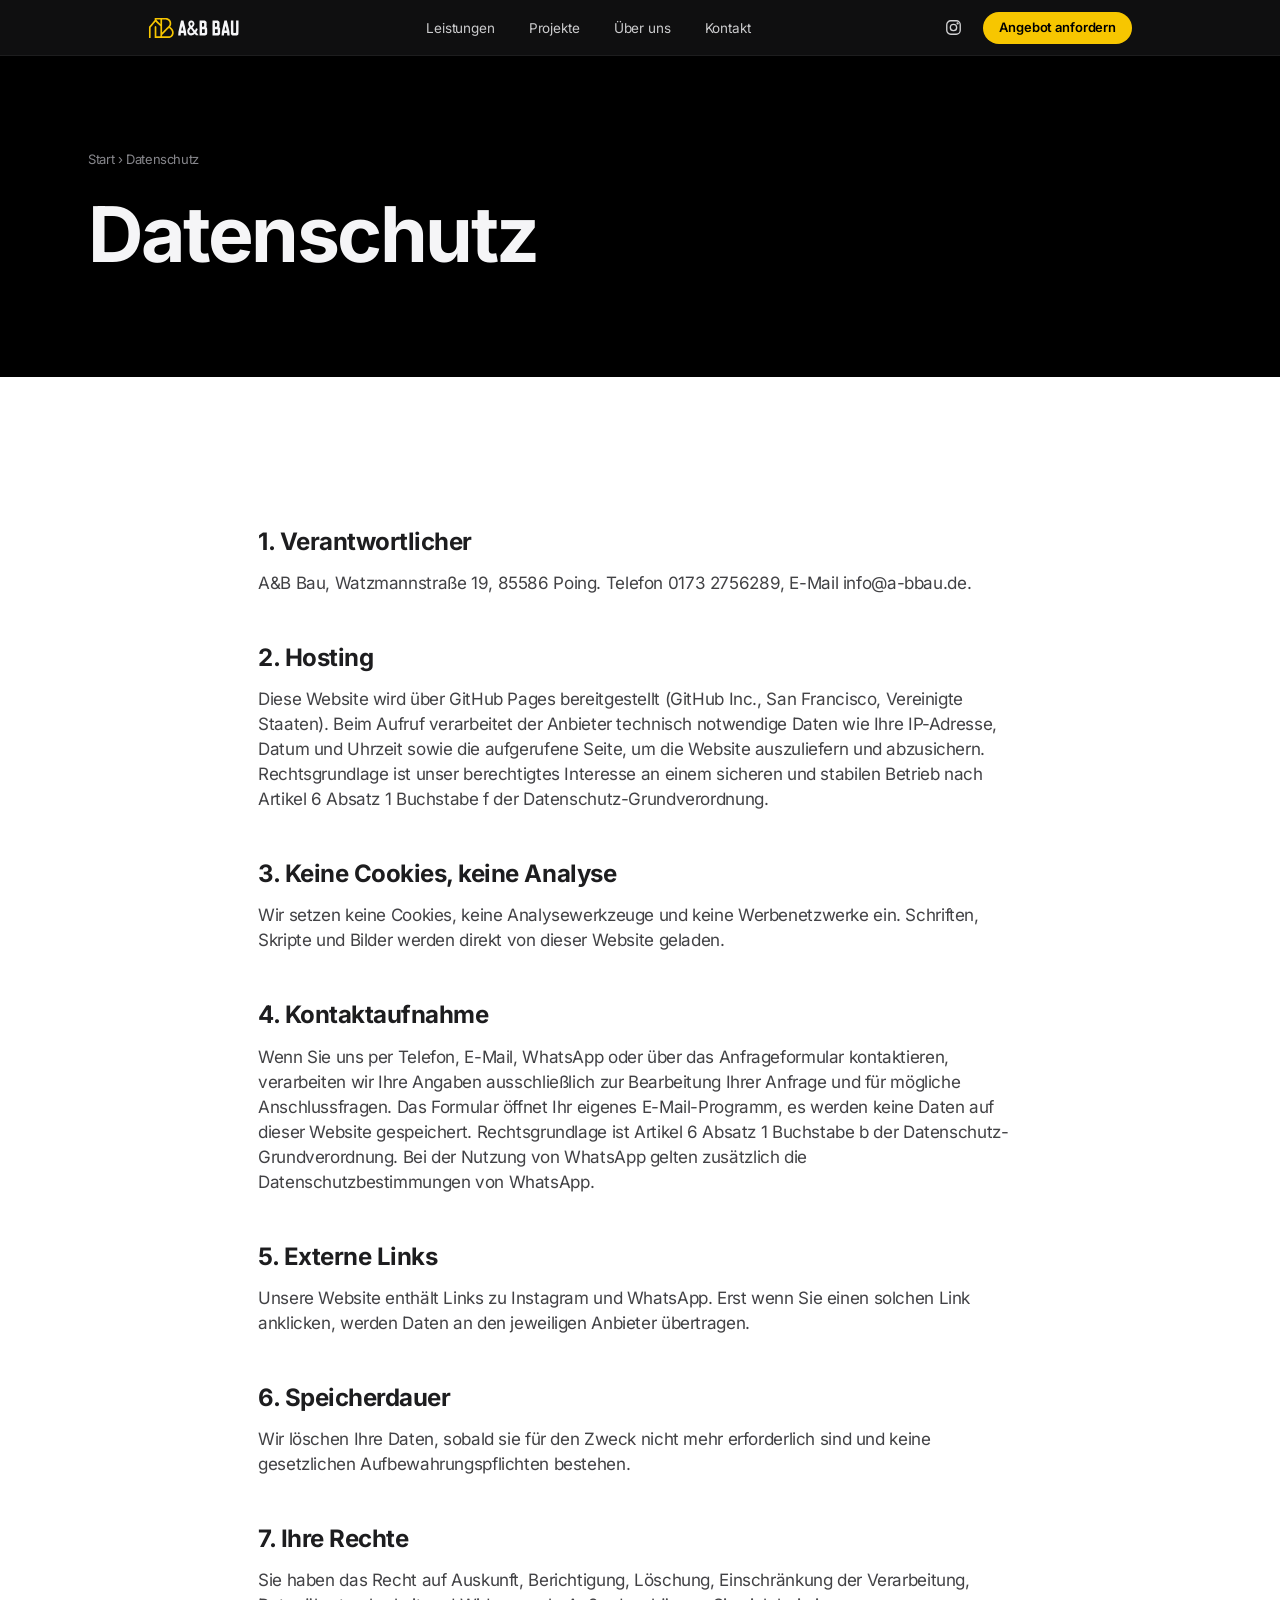
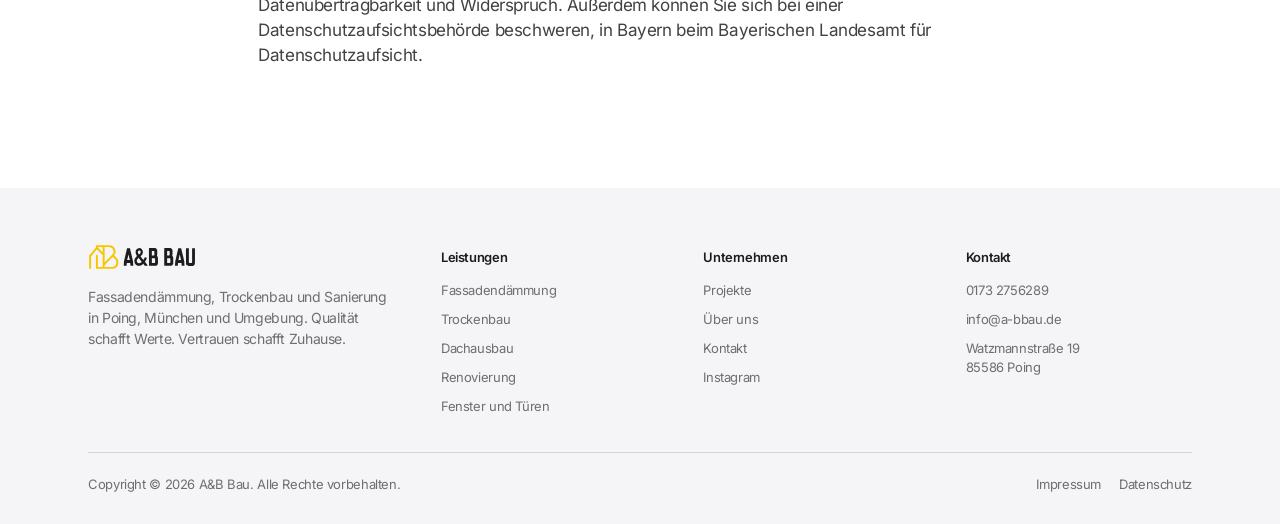
==== commit a96df57e: "Alte Telefonnummer entfernt, Impressum und Datenschutz korrigiert, Instagram-Icon im Header, Scroll-" ====
--- a/datenschutz.html
+++ b/datenschutz.html
@@ -72,6 +72,7 @@
 -13z"/></g></g></svg></a>
     <ul class="nav-links"><li><a href="leistungen.html">Leistungen</a></li><li><a href="projekte.html">Projekte</a></li><li><a href="ueber-uns.html">Über uns</a></li><li><a href="kontakt.html">Kontakt</a></li></ul>
     <div class="nav-cta">
+      <a class="nav-ig" href="https://www.instagram.com/_abbau/" target="_blank" rel="noopener" aria-label="A&amp;B Bau auf Instagram"><svg viewBox="0 0 24 24" fill="none" stroke="currentColor" stroke-width="1.7" stroke-linecap="round" stroke-linejoin="round" aria-hidden="true"><rect x="3.5" y="3.5" width="17" height="17" rx="5"/><circle cx="12" cy="12" r="4"/><circle cx="17.2" cy="6.8" r=".6" fill="currentColor"/></svg></a>
       <a class="btn btn-yellow" href="kontakt.html">Angebot anfordern</a>
       <button class="nav-burger" aria-label="Menü" aria-expanded="false"><span></span><span></span></button>
     </div>
@@ -82,7 +83,6 @@
 
 <section class="page-hero"><div class="wrap"><p class="crumbs"><a href="index.html">Start</a> › Datenschutz</p><h1 class="h1">Datenschutz</h1></div></section>
 <section class="pad-s" data-nav="light"><div class="wrap wrap-narrow legal">
-<p><span class="todo">Hinweis für den Betreiber: Dieser Text ist eine Vorlage und sollte vor dem Livegang rechtlich geprüft werden.</span></p>
 <h2>1. Verantwortlicher</h2>
 <p>A&amp;B Bau, Watzmannstraße 19, 85586 Poing. Telefon 0173 2756289, E-Mail info@a-bbau.de.</p>
 <h2>2. Hosting</h2>
@@ -167,7 +167,6 @@
       </ul></div>
       <div><h4>Kontakt</h4><ul>
         <li><a href="tel:+491732756289">0173 2756289</a></li>
-        <li><a href="tel:+49176840080354">0176 8400 80 354</a></li>
         <li><a href="mailto:info@a-bbau.de">info@a-bbau.de</a></li>
         <li>Watzmannstraße 19<br>85586 Poing</li>
       </ul></div>
--- a/assets/css/site.css
+++ b/assets/css/site.css
@@ -147,6 +147,9 @@
 .nav.light .nav-links a[aria-current="page"] { color: var(--yellow-deep); }
 .nav-cta { display: flex; align-items: center; gap: 14px; }
 .nav-cta .btn { min-height: 32px; padding: 0 16px; font-size: 13px; box-shadow: none; }
+.nav-ig { display: flex; align-items: center; justify-content: center; width: 32px; height: 32px; border-radius: 50%; color: currentColor; opacity: .85; transition: opacity .2s, background .2s; }
+.nav-ig:hover { opacity: 1; background: rgba(127,127,127,.14); }
+.nav-ig svg { width: 19px; height: 19px; }
 .nav-burger { display: none; width: 40px; height: 40px; border: 0; background: none; cursor: pointer; position: relative; }
 .nav-burger span { position: absolute; left: 11px; right: 11px; height: 1.5px; background: currentColor; border-radius: 2px; transition: transform .45s var(--ease-out), top .45s var(--ease-out); }
 .nav-burger span:nth-child(1) { top: 16px; } .nav-burger span:nth-child(2) { top: 23px; }
--- a/assets/css/site.css
+++ b/assets/css/site.css
@@ -147,6 +147,9 @@
 .nav.light .nav-links a[aria-current="page"] { color: var(--yellow-deep); }
 .nav-cta { display: flex; align-items: center; gap: 14px; }
 .nav-cta .btn { min-height: 32px; padding: 0 16px; font-size: 13px; box-shadow: none; }
+.nav-ig { display: flex; align-items: center; justify-content: center; width: 32px; height: 32px; border-radius: 50%; color: currentColor; opacity: .85; transition: opacity .2s, background .2s; }
+.nav-ig:hover { opacity: 1; background: rgba(127,127,127,.14); }
+.nav-ig svg { width: 19px; height: 19px; }
 .nav-burger { display: none; width: 40px; height: 40px; border: 0; background: none; cursor: pointer; position: relative; }
 .nav-burger span { position: absolute; left: 11px; right: 11px; height: 1.5px; background: currentColor; border-radius: 2px; transition: transform .45s var(--ease-out), top .45s var(--ease-out); }
 .nav-burger span:nth-child(1) { top: 16px; } .nav-burger span:nth-child(2) { top: 23px; }
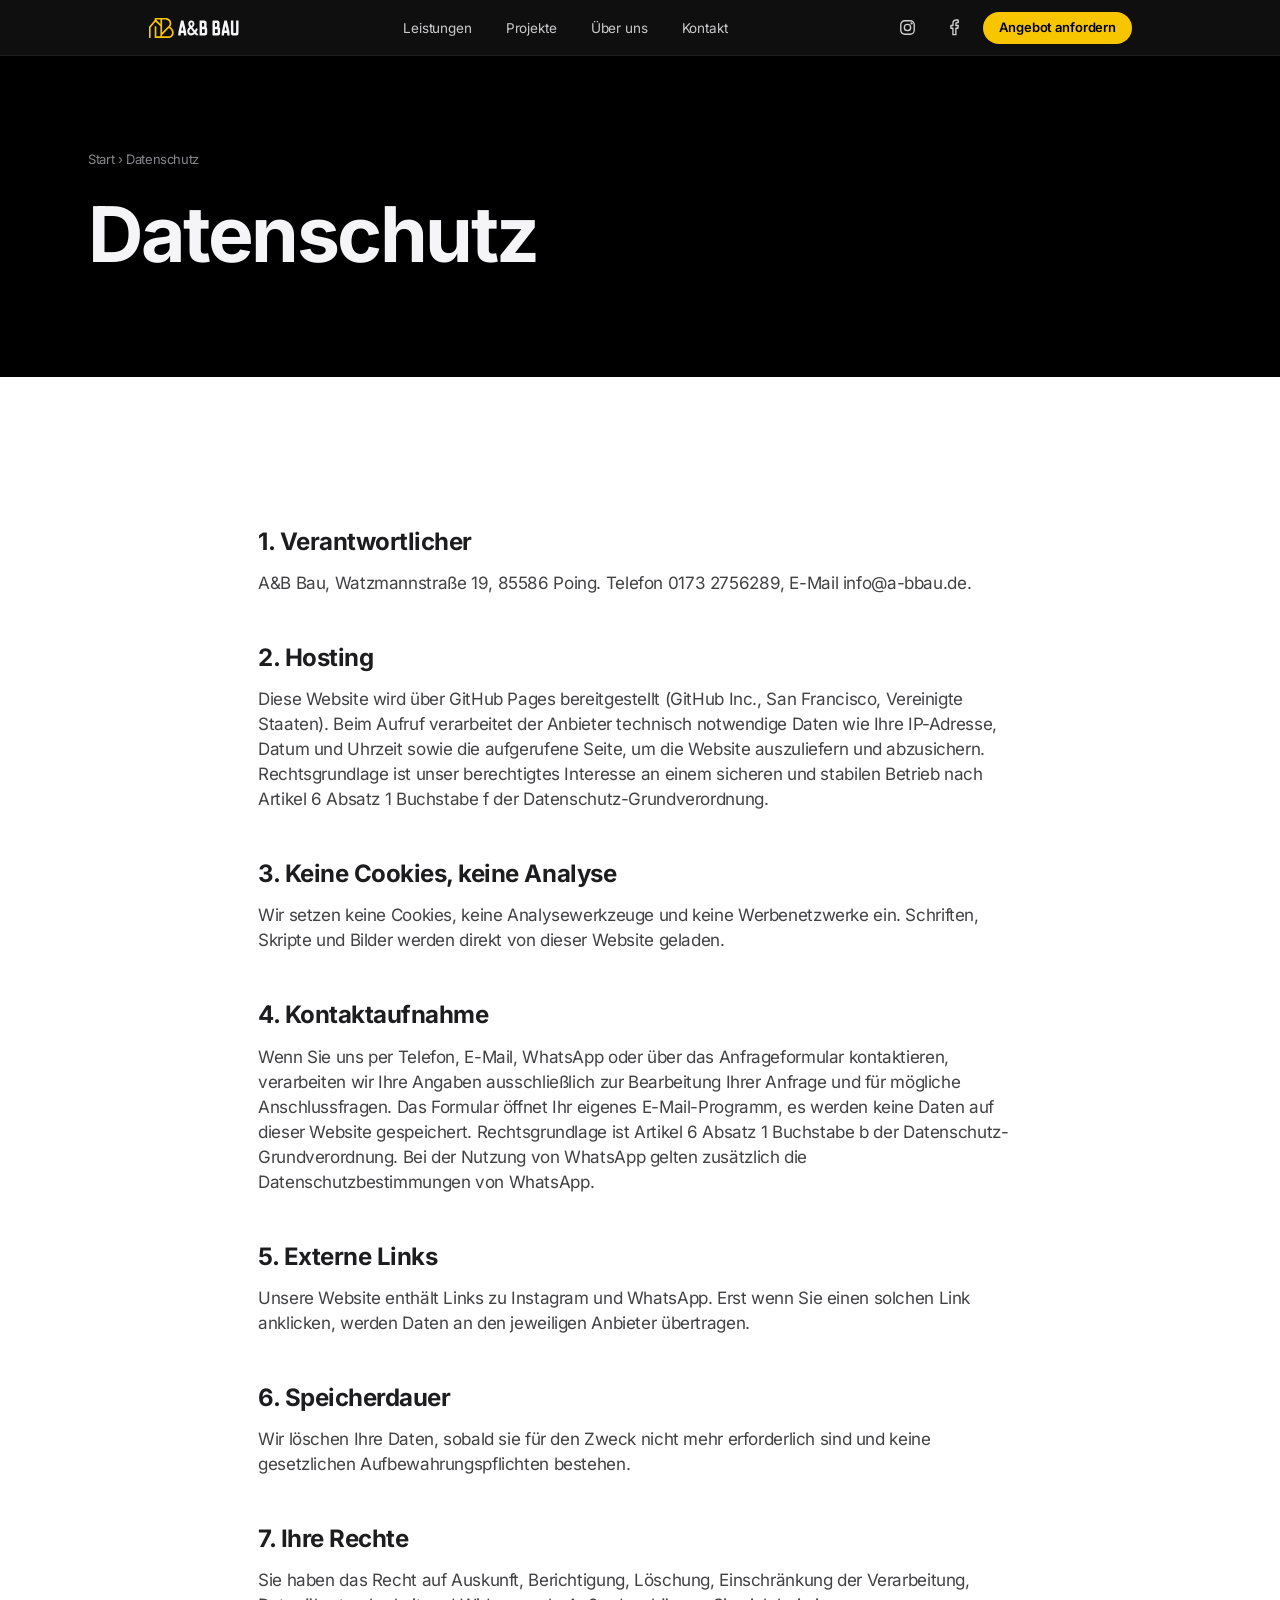
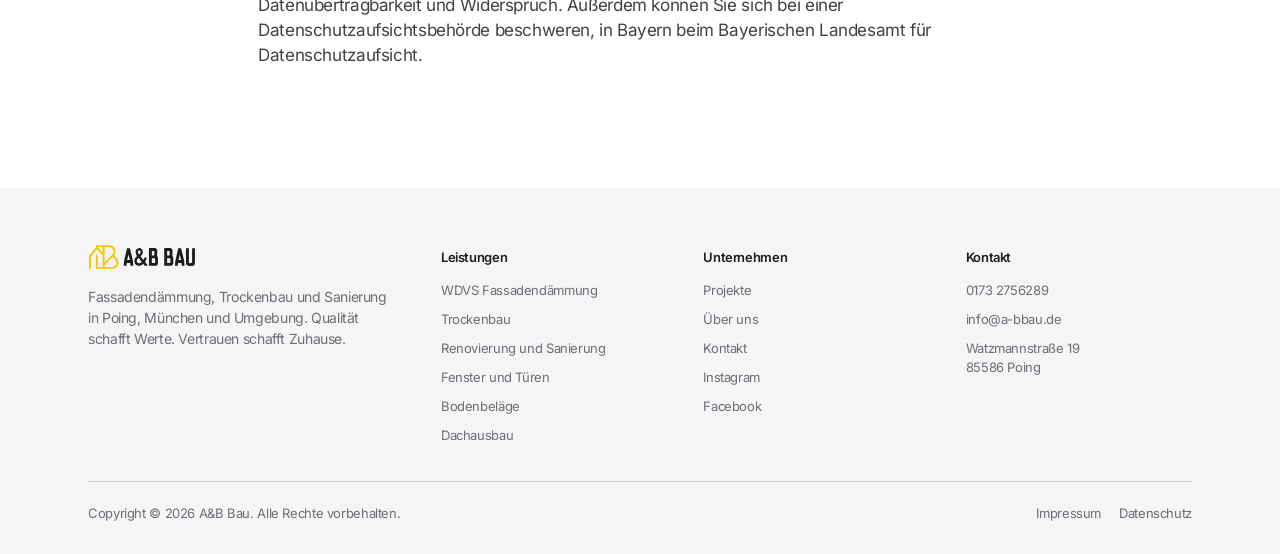
==== commit 675e4b2e: "Leistungen neu priorisiert (WDVS Fassade als Hauptleistung, Bodenbelaege ergaenzt, Aussenputz entfer" ====
--- a/datenschutz.html
+++ b/datenschutz.html
@@ -73,6 +73,7 @@
     <ul class="nav-links"><li><a href="leistungen.html">Leistungen</a></li><li><a href="projekte.html">Projekte</a></li><li><a href="ueber-uns.html">Über uns</a></li><li><a href="kontakt.html">Kontakt</a></li></ul>
     <div class="nav-cta">
       <a class="nav-ig" href="https://www.instagram.com/_abbau/" target="_blank" rel="noopener" aria-label="A&amp;B Bau auf Instagram"><svg viewBox="0 0 24 24" fill="none" stroke="currentColor" stroke-width="1.7" stroke-linecap="round" stroke-linejoin="round" aria-hidden="true"><rect x="3.5" y="3.5" width="17" height="17" rx="5"/><circle cx="12" cy="12" r="4"/><circle cx="17.2" cy="6.8" r=".6" fill="currentColor"/></svg></a>
+      <a class="nav-ig" href="https://www.facebook.com/abbau23/" target="_blank" rel="noopener" aria-label="A&amp;B Bau auf Facebook"><svg viewBox="0 0 24 24" fill="none" stroke="currentColor" stroke-width="1.7" stroke-linecap="round" stroke-linejoin="round" aria-hidden="true"><path d="M15 21v-8h2.5l.5-3.5H15V7.4c0-1 .3-1.7 1.8-1.7H18V2.6c-.3 0-1.3-.1-2.5-.1-2.5 0-4.2 1.5-4.2 4.3v2.7H8.7V13H11.3v8H15z"/></svg></a>
       <a class="btn btn-yellow" href="kontakt.html">Angebot anfordern</a>
       <button class="nav-burger" aria-label="Menü" aria-expanded="false"><span></span><span></span></button>
     </div>
@@ -153,17 +154,19 @@
         <p>Fassadendämmung, Trockenbau und Sanierung in Poing, München und Umgebung. Qualität schafft Werte. Vertrauen schafft Zuhause.</p>
       </div>
       <div><h4>Leistungen</h4><ul>
-        <li><a href="leistungen.html#fassade">Fassadendämmung</a></li>
+        <li><a href="leistungen.html#fassade">WDVS Fassadendämmung</a></li>
         <li><a href="leistungen.html#trockenbau">Trockenbau</a></li>
+        <li><a href="leistungen.html#renovierung">Renovierung und Sanierung</a></li>
+        <li><a href="leistungen.html#fenster">Fenster und Türen</a></li>
+        <li><a href="leistungen.html#boden">Bodenbeläge</a></li>
         <li><a href="leistungen.html#dach">Dachausbau</a></li>
-        <li><a href="leistungen.html#renovierung">Renovierung</a></li>
-        <li><a href="leistungen.html#fenster">Fenster und Türen</a></li>
       </ul></div>
       <div><h4>Unternehmen</h4><ul>
         <li><a href="projekte.html">Projekte</a></li>
         <li><a href="ueber-uns.html">Über uns</a></li>
         <li><a href="kontakt.html">Kontakt</a></li>
         <li><a href="https://www.instagram.com/_abbau/" target="_blank" rel="noopener">Instagram</a></li>
+        <li><a href="https://www.facebook.com/abbau23/" target="_blank" rel="noopener">Facebook</a></li>
       </ul></div>
       <div><h4>Kontakt</h4><ul>
         <li><a href="tel:+491732756289">0173 2756289</a></li>
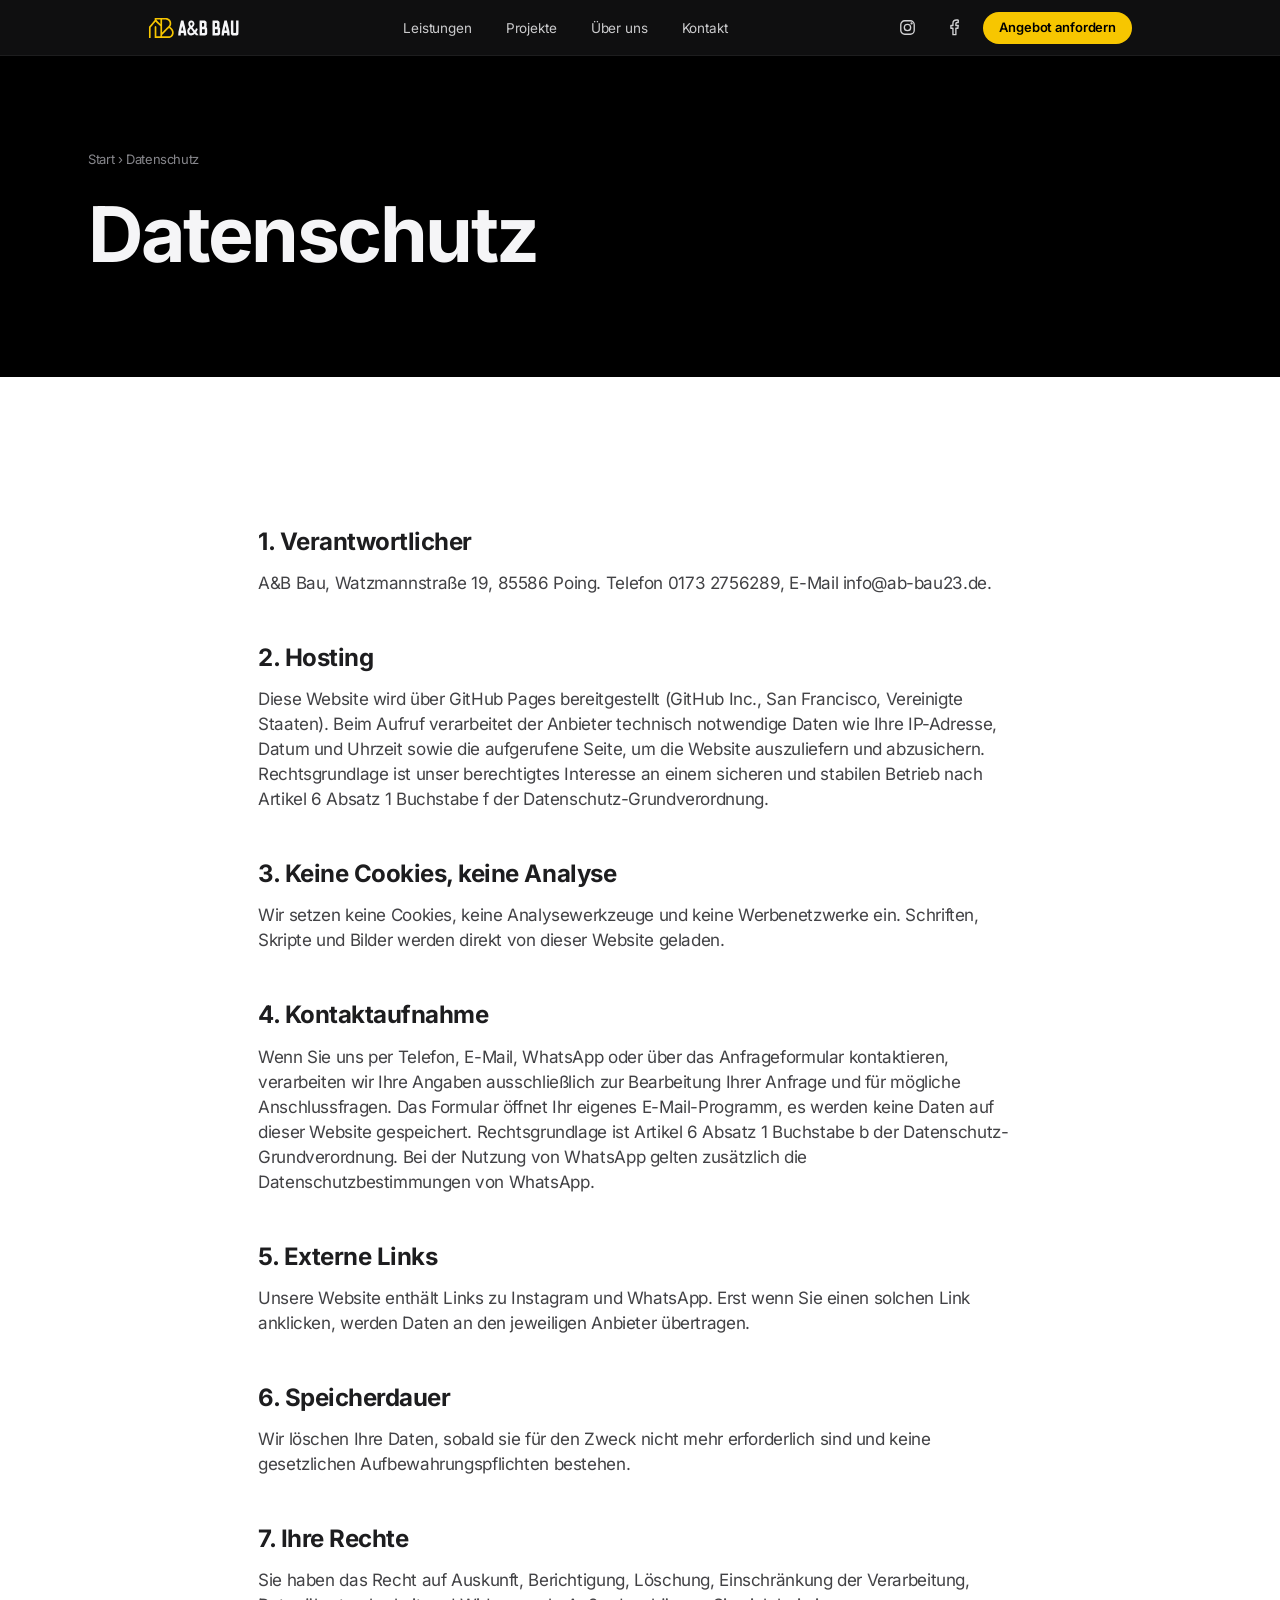
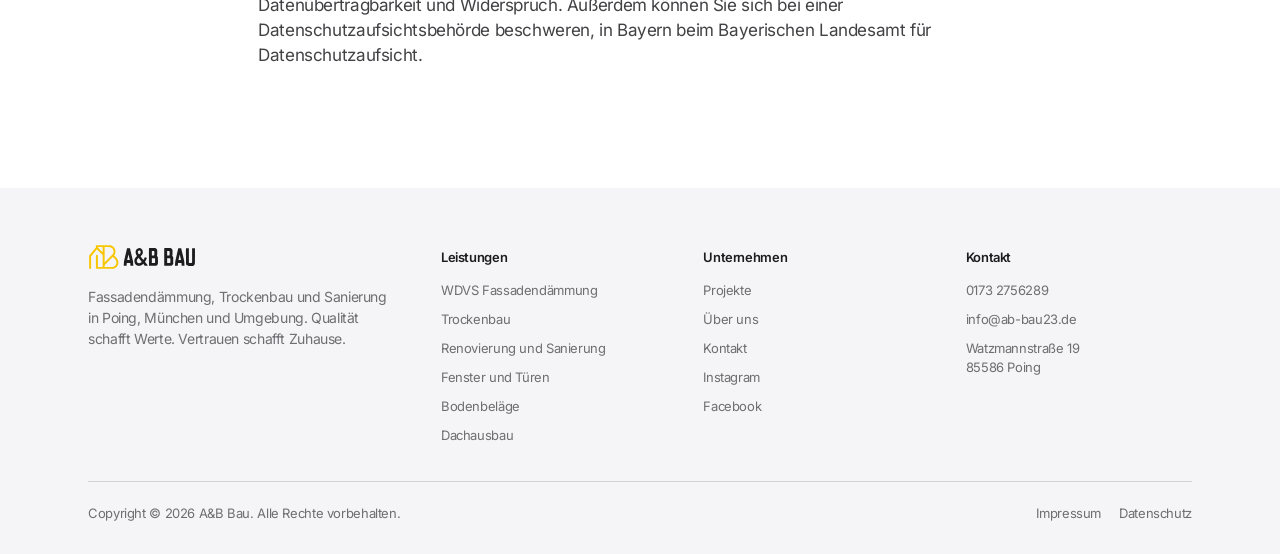
==== commit b17f7fb5: "Kontakt-E-Mail auf info@ab-bau23.de aktualisiert (neue Domain)" ====
--- a/datenschutz.html
+++ b/datenschutz.html
@@ -17,7 +17,7 @@
 <link rel="apple-touch-icon" href="assets/img/touch-icon.png">
 <link rel="preload" href="assets/css/site.css?v=4" as="style">
 <link rel="stylesheet" href="assets/css/site.css?v=4">
-<script type="application/ld+json">{"@context":"https://schema.org","@type":"HomeAndConstructionBusiness","name":"A&B Bau","image":"https://kastriottafolli.github.io/ab-bau-website/assets/img/teilen.jpg","url":"https://kastriottafolli.github.io/ab-bau-website/","telephone":"+491732756289","email":"info@a-bbau.de","address":{"@type":"PostalAddress","streetAddress":"Watzmannstraße 19","postalCode":"85586","addressLocality":"Poing","addressCountry":"DE"},"areaServed":["Poing","München","Landkreis Ebersberg","Landkreis Erding","Landkreis München"],"sameAs":["https://www.instagram.com/_abbau/"],"slogan":"Qualität schafft Werte. Vertrauen schafft Zuhause."}</script>
+<script type="application/ld+json">{"@context":"https://schema.org","@type":"HomeAndConstructionBusiness","name":"A&B Bau","image":"https://kastriottafolli.github.io/ab-bau-website/assets/img/teilen.jpg","url":"https://kastriottafolli.github.io/ab-bau-website/","telephone":"+491732756289","email":"info@ab-bau23.de","address":{"@type":"PostalAddress","streetAddress":"Watzmannstraße 19","postalCode":"85586","addressLocality":"Poing","addressCountry":"DE"},"areaServed":["Poing","München","Landkreis Ebersberg","Landkreis Erding","Landkreis München"],"sameAs":["https://www.instagram.com/_abbau/"],"slogan":"Qualität schafft Werte. Vertrauen schafft Zuhause."}</script>
 </head>
 <body>
 <a class="sr-only" href="#inhalt">Zum Inhalt springen</a>
@@ -85,7 +85,7 @@
 <section class="page-hero"><div class="wrap"><p class="crumbs"><a href="index.html">Start</a> › Datenschutz</p><h1 class="h1">Datenschutz</h1></div></section>
 <section class="pad-s" data-nav="light"><div class="wrap wrap-narrow legal">
 <h2>1. Verantwortlicher</h2>
-<p>A&amp;B Bau, Watzmannstraße 19, 85586 Poing. Telefon 0173 2756289, E-Mail info@a-bbau.de.</p>
+<p>A&amp;B Bau, Watzmannstraße 19, 85586 Poing. Telefon 0173 2756289, E-Mail info@ab-bau23.de.</p>
 <h2>2. Hosting</h2>
 <p>Diese Website wird über GitHub Pages bereitgestellt (GitHub Inc., San Francisco, Vereinigte Staaten). Beim Aufruf verarbeitet der Anbieter technisch notwendige Daten wie Ihre IP-Adresse, Datum und Uhrzeit sowie die aufgerufene Seite, um die Website auszuliefern und abzusichern. Rechtsgrundlage ist unser berechtigtes Interesse an einem sicheren und stabilen Betrieb nach Artikel 6 Absatz 1 Buchstabe f der Datenschutz-Grundverordnung.</p>
 <h2>3. Keine Cookies, keine Analyse</h2>
@@ -170,7 +170,7 @@
       </ul></div>
       <div><h4>Kontakt</h4><ul>
         <li><a href="tel:+491732756289">0173 2756289</a></li>
-        <li><a href="mailto:info@a-bbau.de">info@a-bbau.de</a></li>
+        <li><a href="mailto:info@ab-bau23.de">info@ab-bau23.de</a></li>
         <li>Watzmannstraße 19<br>85586 Poing</li>
       </ul></div>
     </div>
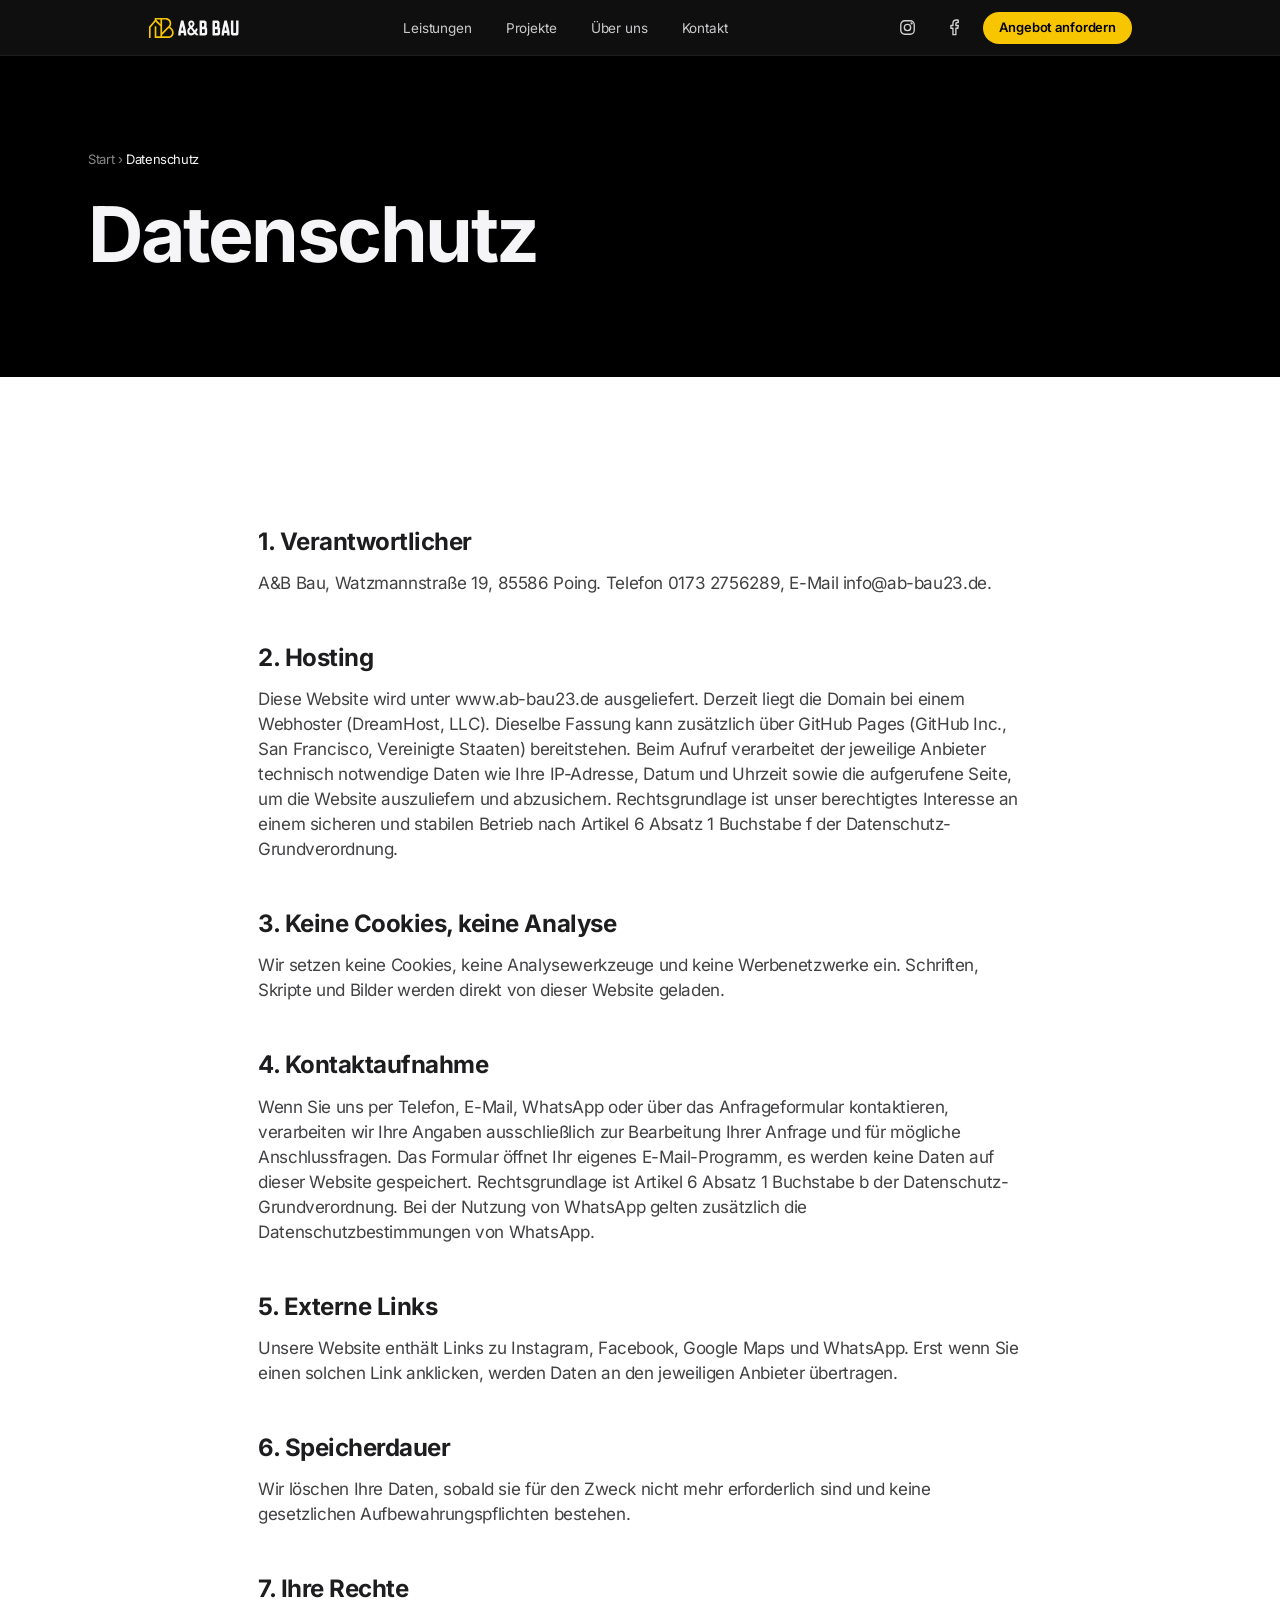
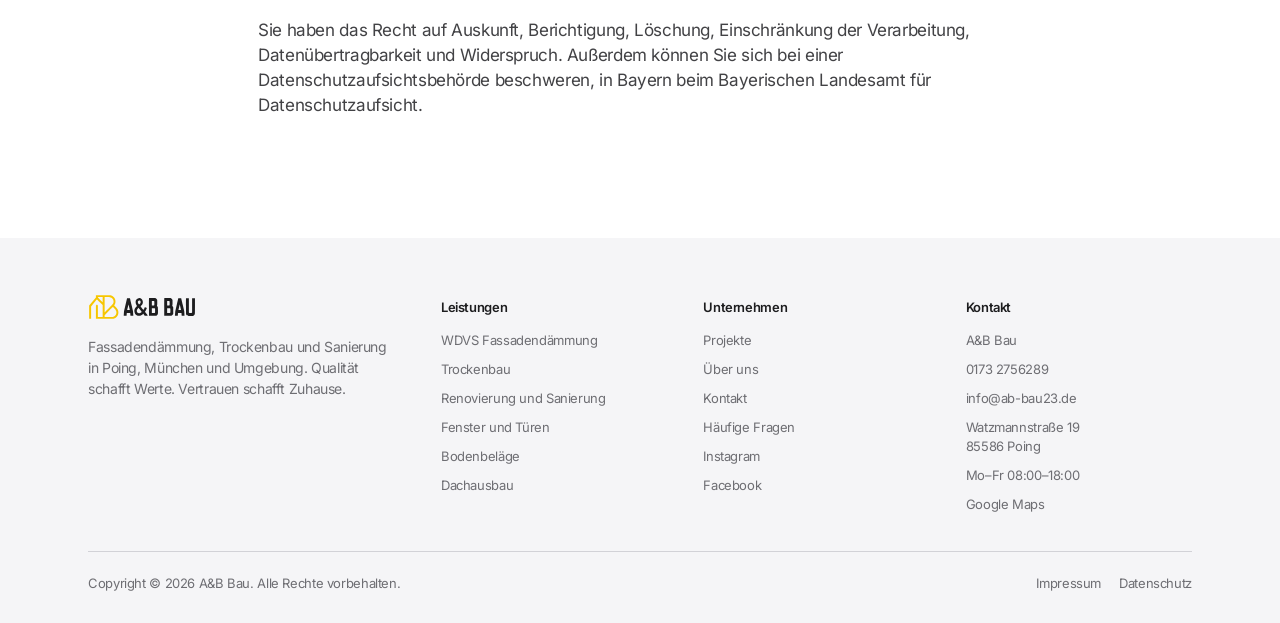
==== commit 7db1ef5f: "SEO auf www.ab-bau23.de ausrichten Canonicals, Open Graph und JSON-LD zeigen auf die eigene Domain. " ====
--- a/datenschutz.html
+++ b/datenschutz.html
@@ -3,21 +3,31 @@
 <head>
 <meta charset="utf-8">
 <meta name="viewport" content="width=device-width, initial-scale=1, viewport-fit=cover">
-<title>Datenschutz | A&B Bau</title>
-<meta name="description" content="Datenschutz der Website von A&B Bau, Poing.">
+<title>Datenschutzerklärung | A&amp;B Bau, Watzmannstraße, Poing</title>
+<meta name="description" content="Datenschutz von A&amp;B Bau in Poing: Verantwortlicher, Hosting, Kontaktaufnahme und Ihre Rechte. Keine Cookies und keine Analysewerkzeuge auf der Website.">
+<meta name="robots" content="index, follow, max-image-preview:large">
 <meta name="theme-color" content="#000000">
-<link rel="canonical" href="https://kastriottafolli.github.io/ab-bau-website/datenschutz.html">
+<link rel="canonical" href="https://www.ab-bau23.de/datenschutz.html">
 <meta property="og:type" content="website">
 <meta property="og:locale" content="de_DE">
-<meta property="og:title" content="Datenschutz | A&B Bau">
-<meta property="og:description" content="Datenschutz der Website von A&B Bau, Poing.">
-<meta property="og:image" content="https://kastriottafolli.github.io/ab-bau-website/assets/img/teilen.jpg">
+<meta property="og:site_name" content="A&amp;B Bau">
+<meta property="og:url" content="https://www.ab-bau23.de/datenschutz.html">
+<meta property="og:title" content="Datenschutzerklärung | A&amp;B Bau, Watzmannstraße, Poing">
+<meta property="og:description" content="Datenschutz von A&amp;B Bau in Poing: Verantwortlicher, Hosting, Kontaktaufnahme und Ihre Rechte. Keine Cookies und keine Analysewerkzeuge auf der Website.">
+<meta property="og:image" content="https://www.ab-bau23.de/assets/img/teilen.jpg">
+<meta property="og:image:width" content="1200">
+<meta property="og:image:height" content="630">
+<meta property="og:image:alt" content="A&amp;B Bau: Fassadendämmung und Innenausbau in Poing">
 <meta name="twitter:card" content="summary_large_image">
-<link rel="icon" type="image/svg+xml" href="assets/img/favicon.svg">
+<meta name="twitter:title" content="Datenschutzerklärung | A&amp;B Bau, Watzmannstraße, Poing">
+<meta name="twitter:description" content="Datenschutz von A&amp;B Bau in Poing: Verantwortlicher, Hosting, Kontaktaufnahme und Ihre Rechte. Keine Cookies und keine Analysewerkzeuge auf der Website.">
+<meta name="twitter:image" content="https://www.ab-bau23.de/assets/img/teilen.jpg">
+<meta name="twitter:image:alt" content="A&amp;B Bau: Fassadendämmung und Innenausbau in Poing">
+<link rel="icon" href="assets/img/favicon.svg" type="image/svg+xml">
 <link rel="apple-touch-icon" href="assets/img/touch-icon.png">
-<link rel="preload" href="assets/css/site.css?v=4" as="style">
-<link rel="stylesheet" href="assets/css/site.css?v=4">
-<script type="application/ld+json">{"@context":"https://schema.org","@type":"HomeAndConstructionBusiness","name":"A&B Bau","image":"https://kastriottafolli.github.io/ab-bau-website/assets/img/teilen.jpg","url":"https://kastriottafolli.github.io/ab-bau-website/","telephone":"+491732756289","email":"info@ab-bau23.de","address":{"@type":"PostalAddress","streetAddress":"Watzmannstraße 19","postalCode":"85586","addressLocality":"Poing","addressCountry":"DE"},"areaServed":["Poing","München","Landkreis Ebersberg","Landkreis Erding","Landkreis München"],"sameAs":["https://www.instagram.com/_abbau/"],"slogan":"Qualität schafft Werte. Vertrauen schafft Zuhause."}</script>
+<link rel="preload" href="assets/css/site.css?v=6" as="style">
+<link rel="stylesheet" href="assets/css/site.css?v=6">
+<script type="application/ld+json">{"@context":"https://schema.org","@graph":[{"@type":["HomeAndConstructionBusiness","LocalBusiness"],"@id":"https://www.ab-bau23.de/#betrieb","name":"A&B Bau","url":"https://www.ab-bau23.de/","image":"https://www.ab-bau23.de/assets/img/teilen.jpg","logo":"https://www.ab-bau23.de/assets/img/logo.svg","telephone":"+49-173-2756289","email":"info@ab-bau23.de","slogan":"Qualität schafft Werte. Vertrauen schafft Zuhause.","description":"Fassadendämmung, Trockenbau und Sanierung in Poing, München und Umgebung.","address":{"@type":"PostalAddress","streetAddress":"Watzmannstraße 19","postalCode":"85586","addressLocality":"Poing","addressCountry":"DE"},"openingHoursSpecification":[{"@type":"OpeningHoursSpecification","dayOfWeek":["Monday","Tuesday","Wednesday","Thursday","Friday"],"opens":"08:00","closes":"18:00"}],"openingHours":"Mo-Fr 08:00-18:00","areaServed":[{"@type":"City","name":"Poing"},{"@type":"City","name":"München"},{"@type":"AdministrativeArea","name":"Landkreis Ebersberg"},{"@type":"AdministrativeArea","name":"Landkreis Erding"},{"@type":"AdministrativeArea","name":"Landkreis München"}],"sameAs":["https://www.facebook.com/abbau23/","https://www.instagram.com/_abbau/","https://maps.google.com/?cid=13605144908475911910"],"hasMap":"https://maps.google.com/?cid=13605144908475911910","makesOffer":[{"@type":"Offer","itemOffered":{"@type":"Service","@id":"https://www.ab-bau23.de/leistungen.html#fassade","name":"WDVS Fassadendämmung","serviceType":"Wärmedämmverbundsystem","description":"Wärmedämmverbundsysteme mit Mineralwolle oder Polystyrol. Dämmplatten werden geklebt, verdübelt, armiert und verputzt.","url":"https://www.ab-bau23.de/leistungen.html#fassade","provider":{"@id":"https://www.ab-bau23.de/#betrieb"},"areaServed":[{"@type":"City","name":"Poing"},{"@type":"City","name":"München"},{"@type":"AdministrativeArea","name":"Landkreis Ebersberg"},{"@type":"AdministrativeArea","name":"Landkreis Erding"},{"@type":"AdministrativeArea","name":"Landkreis München"}]}},{"@type":"Offer","itemOffered":{"@type":"Service","@id":"https://www.ab-bau23.de/leistungen.html#trockenbau","name":"Trockenbau","serviceType":"Trockenbau","description":"Wände, Decken, Vorsatzschalen und Vorwandinstallationen für Wohnräume, Büros und Gewerbeflächen.","url":"https://www.ab-bau23.de/leistungen.html#trockenbau","provider":{"@id":"https://www.ab-bau23.de/#betrieb"},"areaServed":[{"@type":"City","name":"Poing"},{"@type":"City","name":"München"},{"@type":"AdministrativeArea","name":"Landkreis Ebersberg"},{"@type":"AdministrativeArea","name":"Landkreis Erding"},{"@type":"AdministrativeArea","name":"Landkreis München"}]}},{"@type":"Offer","itemOffered":{"@type":"Service","@id":"https://www.ab-bau23.de/leistungen.html#renovierung","name":"Renovierung und Sanierung","serviceType":"Renovierung und Sanierung","description":"Renovierung und Sanierung von Wohnungen, Häusern und Gewerbeobjekten, komplett oder Raum für Raum.","url":"https://www.ab-bau23.de/leistungen.html#renovierung","provider":{"@id":"https://www.ab-bau23.de/#betrieb"},"areaServed":[{"@type":"City","name":"Poing"},{"@type":"City","name":"München"},{"@type":"AdministrativeArea","name":"Landkreis Ebersberg"},{"@type":"AdministrativeArea","name":"Landkreis Erding"},{"@type":"AdministrativeArea","name":"Landkreis München"}]}},{"@type":"Offer","itemOffered":{"@type":"Service","@id":"https://www.ab-bau23.de/leistungen.html#fenster","name":"Fenster und Türen","serviceType":"Fenster- und Türeinbau","description":"Fenster und Türen aus deutscher Fertigung, fachgerecht und luftdicht eingebaut.","url":"https://www.ab-bau23.de/leistungen.html#fenster","provider":{"@id":"https://www.ab-bau23.de/#betrieb"},"areaServed":[{"@type":"City","name":"Poing"},{"@type":"City","name":"München"},{"@type":"AdministrativeArea","name":"Landkreis Ebersberg"},{"@type":"AdministrativeArea","name":"Landkreis Erding"},{"@type":"AdministrativeArea","name":"Landkreis München"}]}},{"@type":"Offer","itemOffered":{"@type":"Service","@id":"https://www.ab-bau23.de/leistungen.html#boden","name":"Bodenbeläge","serviceType":"Bodenverlegung","description":"Verlegen von Vinyl, Laminat und Parkett.","url":"https://www.ab-bau23.de/leistungen.html#boden","provider":{"@id":"https://www.ab-bau23.de/#betrieb"},"areaServed":[{"@type":"City","name":"Poing"},{"@type":"City","name":"München"},{"@type":"AdministrativeArea","name":"Landkreis Ebersberg"},{"@type":"AdministrativeArea","name":"Landkreis Erding"},{"@type":"AdministrativeArea","name":"Landkreis München"}]}},{"@type":"Offer","itemOffered":{"@type":"Service","@id":"https://www.ab-bau23.de/leistungen.html#dach","name":"Dachausbau","serviceType":"Dachausbau","description":"Ausbau von Dachgeschossen mit Dämmung der Dachschrägen, Trockenbau und neuen Fensteröffnungen.","url":"https://www.ab-bau23.de/leistungen.html#dach","provider":{"@id":"https://www.ab-bau23.de/#betrieb"},"areaServed":[{"@type":"City","name":"Poing"},{"@type":"City","name":"München"},{"@type":"AdministrativeArea","name":"Landkreis Ebersberg"},{"@type":"AdministrativeArea","name":"Landkreis Erding"},{"@type":"AdministrativeArea","name":"Landkreis München"}]}}]},{"@type":"WebSite","@id":"https://www.ab-bau23.de/#website","url":"https://www.ab-bau23.de/","name":"A&B Bau","inLanguage":"de-DE","publisher":{"@id":"https://www.ab-bau23.de/#betrieb"}},{"@type":"WebPage","@id":"https://www.ab-bau23.de/datenschutz.html#webpage","url":"https://www.ab-bau23.de/datenschutz.html","name":"Datenschutzerklärung | A&B Bau, Watzmannstraße, Poing","description":"Datenschutz von A&B Bau in Poing: Verantwortlicher, Hosting, Kontaktaufnahme und Ihre Rechte. Keine Cookies und keine Analysewerkzeuge auf der Website.","isPartOf":{"@id":"https://www.ab-bau23.de/#website"},"about":{"@id":"https://www.ab-bau23.de/#betrieb"},"inLanguage":"de-DE","primaryImageOfPage":{"@type":"ImageObject","url":"https://www.ab-bau23.de/assets/img/teilen.jpg","width":1200,"height":630},"breadcrumb":{"@id":"https://www.ab-bau23.de/datenschutz.html#breadcrumb"}},{"@type":"BreadcrumbList","@id":"https://www.ab-bau23.de/datenschutz.html#breadcrumb","itemListElement":[{"@type":"ListItem","position":1,"name":"Start","item":"https://www.ab-bau23.de/"},{"@type":"ListItem","position":2,"name":"Datenschutz","item":"https://www.ab-bau23.de/datenschutz.html"}]}]}</script>
 </head>
 <body>
 <a class="sr-only" href="#inhalt">Zum Inhalt springen</a>
@@ -75,25 +85,25 @@
       <a class="nav-ig" href="https://www.instagram.com/_abbau/" target="_blank" rel="noopener" aria-label="A&amp;B Bau auf Instagram"><svg viewBox="0 0 24 24" fill="none" stroke="currentColor" stroke-width="1.7" stroke-linecap="round" stroke-linejoin="round" aria-hidden="true"><rect x="3.5" y="3.5" width="17" height="17" rx="5"/><circle cx="12" cy="12" r="4"/><circle cx="17.2" cy="6.8" r=".6" fill="currentColor"/></svg></a>
       <a class="nav-ig" href="https://www.facebook.com/abbau23/" target="_blank" rel="noopener" aria-label="A&amp;B Bau auf Facebook"><svg viewBox="0 0 24 24" fill="none" stroke="currentColor" stroke-width="1.7" stroke-linecap="round" stroke-linejoin="round" aria-hidden="true"><path d="M15 21v-8h2.5l.5-3.5H15V7.4c0-1 .3-1.7 1.8-1.7H18V2.6c-.3 0-1.3-.1-2.5-.1-2.5 0-4.2 1.5-4.2 4.3v2.7H8.7V13H11.3v8H15z"/></svg></a>
       <a class="btn btn-yellow" href="kontakt.html">Angebot anfordern</a>
-      <button class="nav-burger" aria-label="Menü" aria-expanded="false"><span></span><span></span></button>
+      <button class="nav-burger" aria-label="Menü" aria-expanded="false" aria-controls="nav-sheet"><span></span><span></span></button>
     </div>
   </div>
 </header>
-<div class="nav-sheet"><a class="item" href="index.html">Start</a><a class="item" href="leistungen.html">Leistungen</a><a class="item" href="projekte.html">Projekte</a><a class="item" href="ueber-uns.html">Über uns</a><a class="item" href="kontakt.html">Kontakt</a><a class="btn btn-yellow" href="tel:+491732756289"><svg viewBox="0 0 24 24" fill="none" stroke="currentColor" stroke-width="1.7" stroke-linecap="round" stroke-linejoin="round" aria-hidden="true"><path d="M5 4h3l2 5-2.5 1.5a11 11 0 005 5L14 13l5 2v3a2 2 0 01-2 2A15 15 0 013 6a2 2 0 012-2z"/></svg> 0173 2756289</a></div>
+<div class="nav-sheet" id="nav-sheet"><a class="item" href="index.html">Start</a><a class="item" href="leistungen.html">Leistungen</a><a class="item" href="projekte.html">Projekte</a><a class="item" href="ueber-uns.html">Über uns</a><a class="item" href="kontakt.html">Kontakt</a><a class="btn btn-yellow" href="tel:+491732756289"><svg viewBox="0 0 24 24" fill="none" stroke="currentColor" stroke-width="1.7" stroke-linecap="round" stroke-linejoin="round" aria-hidden="true"><path d="M5 4h3l2 5-2.5 1.5a11 11 0 005 5L14 13l5 2v3a2 2 0 01-2 2A15 15 0 013 6a2 2 0 012-2z"/></svg> 0173 2756289</a></div>
 <main id="inhalt">
 
-<section class="page-hero"><div class="wrap"><p class="crumbs"><a href="index.html">Start</a> › Datenschutz</p><h1 class="h1">Datenschutz</h1></div></section>
+<section class="page-hero"><div class="wrap"><nav class="crumbs" aria-label="Brotkrumen"><a href="index.html">Start</a><span aria-hidden="true"> › </span><span aria-current="page">Datenschutz</span></nav><h1 class="h1">Datenschutz</h1></div></section>
 <section class="pad-s" data-nav="light"><div class="wrap wrap-narrow legal">
 <h2>1. Verantwortlicher</h2>
 <p>A&amp;B Bau, Watzmannstraße 19, 85586 Poing. Telefon 0173 2756289, E-Mail info@ab-bau23.de.</p>
 <h2>2. Hosting</h2>
-<p>Diese Website wird über GitHub Pages bereitgestellt (GitHub Inc., San Francisco, Vereinigte Staaten). Beim Aufruf verarbeitet der Anbieter technisch notwendige Daten wie Ihre IP-Adresse, Datum und Uhrzeit sowie die aufgerufene Seite, um die Website auszuliefern und abzusichern. Rechtsgrundlage ist unser berechtigtes Interesse an einem sicheren und stabilen Betrieb nach Artikel 6 Absatz 1 Buchstabe f der Datenschutz-Grundverordnung.</p>
+<p>Diese Website wird unter www.ab-bau23.de ausgeliefert. Derzeit liegt die Domain bei einem Webhoster (DreamHost, LLC). Dieselbe Fassung kann zusätzlich über GitHub Pages (GitHub Inc., San Francisco, Vereinigte Staaten) bereitstehen. Beim Aufruf verarbeitet der jeweilige Anbieter technisch notwendige Daten wie Ihre IP-Adresse, Datum und Uhrzeit sowie die aufgerufene Seite, um die Website auszuliefern und abzusichern. Rechtsgrundlage ist unser berechtigtes Interesse an einem sicheren und stabilen Betrieb nach Artikel 6 Absatz 1 Buchstabe f der Datenschutz-Grundverordnung.</p>
 <h2>3. Keine Cookies, keine Analyse</h2>
 <p>Wir setzen keine Cookies, keine Analysewerkzeuge und keine Werbenetzwerke ein. Schriften, Skripte und Bilder werden direkt von dieser Website geladen.</p>
 <h2>4. Kontaktaufnahme</h2>
 <p>Wenn Sie uns per Telefon, E-Mail, WhatsApp oder über das Anfrageformular kontaktieren, verarbeiten wir Ihre Angaben ausschließlich zur Bearbeitung Ihrer Anfrage und für mögliche Anschlussfragen. Das Formular öffnet Ihr eigenes E-Mail-Programm, es werden keine Daten auf dieser Website gespeichert. Rechtsgrundlage ist Artikel 6 Absatz 1 Buchstabe b der Datenschutz-Grundverordnung. Bei der Nutzung von WhatsApp gelten zusätzlich die Datenschutzbestimmungen von WhatsApp.</p>
 <h2>5. Externe Links</h2>
-<p>Unsere Website enthält Links zu Instagram und WhatsApp. Erst wenn Sie einen solchen Link anklicken, werden Daten an den jeweiligen Anbieter übertragen.</p>
+<p>Unsere Website enthält Links zu Instagram, Facebook, Google Maps und WhatsApp. Erst wenn Sie einen solchen Link anklicken, werden Daten an den jeweiligen Anbieter übertragen.</p>
 <h2>6. Speicherdauer</h2>
 <p>Wir löschen Ihre Daten, sobald sie für den Zweck nicht mehr erforderlich sind und keine gesetzlichen Aufbewahrungspflichten bestehen.</p>
 <h2>7. Ihre Rechte</h2>
@@ -153,7 +163,7 @@
 -13z"/></g></g></svg>
         <p>Fassadendämmung, Trockenbau und Sanierung in Poing, München und Umgebung. Qualität schafft Werte. Vertrauen schafft Zuhause.</p>
       </div>
-      <div><h4>Leistungen</h4><ul>
+      <div><p class="foot-label">Leistungen</p><ul>
         <li><a href="leistungen.html#fassade">WDVS Fassadendämmung</a></li>
         <li><a href="leistungen.html#trockenbau">Trockenbau</a></li>
         <li><a href="leistungen.html#renovierung">Renovierung und Sanierung</a></li>
@@ -161,17 +171,21 @@
         <li><a href="leistungen.html#boden">Bodenbeläge</a></li>
         <li><a href="leistungen.html#dach">Dachausbau</a></li>
       </ul></div>
-      <div><h4>Unternehmen</h4><ul>
+      <div><p class="foot-label">Unternehmen</p><ul>
         <li><a href="projekte.html">Projekte</a></li>
         <li><a href="ueber-uns.html">Über uns</a></li>
         <li><a href="kontakt.html">Kontakt</a></li>
+        <li><a href="index.html#faq">Häufige Fragen</a></li>
         <li><a href="https://www.instagram.com/_abbau/" target="_blank" rel="noopener">Instagram</a></li>
         <li><a href="https://www.facebook.com/abbau23/" target="_blank" rel="noopener">Facebook</a></li>
       </ul></div>
-      <div><h4>Kontakt</h4><ul>
+      <div><p class="foot-label">Kontakt</p><ul>
+        <li>A&amp;B Bau</li>
         <li><a href="tel:+491732756289">0173 2756289</a></li>
         <li><a href="mailto:info@ab-bau23.de">info@ab-bau23.de</a></li>
         <li>Watzmannstraße 19<br>85586 Poing</li>
+        <li>Mo–Fr 08:00–18:00</li>
+        <li><a href="https://maps.google.com/?cid=13605144908475911910" target="_blank" rel="noopener">Google Maps</a></li>
       </ul></div>
     </div>
     <div class="foot-bottom">
@@ -181,8 +195,6 @@
   </div>
 </footer>
 <a class="fab" href="tel:+491732756289" aria-label="Jetzt anrufen"><svg viewBox="0 0 24 24" fill="none" stroke="currentColor" stroke-width="1.7" stroke-linecap="round" stroke-linejoin="round" aria-hidden="true"><path d="M5 4h3l2 5-2.5 1.5a11 11 0 005 5L14 13l5 2v3a2 2 0 01-2 2A15 15 0 013 6a2 2 0 012-2z"/></svg> Anrufen</a>
-<script src="assets/js/gsap.min.js?v=4" defer></script>
-<script src="assets/js/ScrollTrigger.min.js?v=4" defer></script>
-<script src="assets/js/site.js?v=4" defer></script>
+<script src="assets/js/site.js?v=6" defer></script>
 </body>
 </html>
--- a/assets/css/site.css
+++ b/assets/css/site.css
@@ -391,6 +391,7 @@
 .page-hero.center .h1, .page-hero.center .lead { margin-left: auto; margin-right: auto; }
 .crumbs { font-size: 13px; color: var(--muted-2); margin-bottom: 26px; }
 .crumbs a:hover { color: #fff; }
+.crumbs [aria-current="page"] { color: #f5f5f7; }
 
 .feature { display: grid; grid-template-columns: 1fr 1fr; gap: clamp(32px, 6vw, 96px); align-items: center; }
 .feature + .feature { margin-top: clamp(80px, 11vw, 150px); }
@@ -486,7 +487,7 @@
 .foot-top { display: grid; grid-template-columns: 1.4fr repeat(3, 1fr); gap: 36px; padding-bottom: 36px; border-bottom: 1px solid var(--line); }
 .foot-brand svg { height: 26px; width: auto; color: var(--ink); margin-bottom: 16px; }
 .foot-brand p { max-width: 34ch; font-size: 14px; line-height: 1.5; }
-.foot h4 { font-size: 13px; font-weight: 600; color: var(--ink); margin: 4px 0 14px; }
+.foot h4, .foot .foot-label { font-size: 13px; font-weight: 600; color: var(--ink); margin: 4px 0 14px; }
 .foot ul { list-style: none; margin: 0; padding: 0; display: grid; gap: 10px; }
 .foot a:hover { color: var(--ink); text-decoration: underline; }
 .foot-bottom { display: flex; flex-wrap: wrap; justify-content: space-between; gap: 12px; padding-top: 22px; }
--- a/assets/css/site.css
+++ b/assets/css/site.css
@@ -391,6 +391,7 @@
 .page-hero.center .h1, .page-hero.center .lead { margin-left: auto; margin-right: auto; }
 .crumbs { font-size: 13px; color: var(--muted-2); margin-bottom: 26px; }
 .crumbs a:hover { color: #fff; }
+.crumbs [aria-current="page"] { color: #f5f5f7; }
 
 .feature { display: grid; grid-template-columns: 1fr 1fr; gap: clamp(32px, 6vw, 96px); align-items: center; }
 .feature + .feature { margin-top: clamp(80px, 11vw, 150px); }
@@ -486,7 +487,7 @@
 .foot-top { display: grid; grid-template-columns: 1.4fr repeat(3, 1fr); gap: 36px; padding-bottom: 36px; border-bottom: 1px solid var(--line); }
 .foot-brand svg { height: 26px; width: auto; color: var(--ink); margin-bottom: 16px; }
 .foot-brand p { max-width: 34ch; font-size: 14px; line-height: 1.5; }
-.foot h4 { font-size: 13px; font-weight: 600; color: var(--ink); margin: 4px 0 14px; }
+.foot h4, .foot .foot-label { font-size: 13px; font-weight: 600; color: var(--ink); margin: 4px 0 14px; }
 .foot ul { list-style: none; margin: 0; padding: 0; display: grid; gap: 10px; }
 .foot a:hover { color: var(--ink); text-decoration: underline; }
 .foot-bottom { display: flex; flex-wrap: wrap; justify-content: space-between; gap: 12px; padding-top: 22px; }
